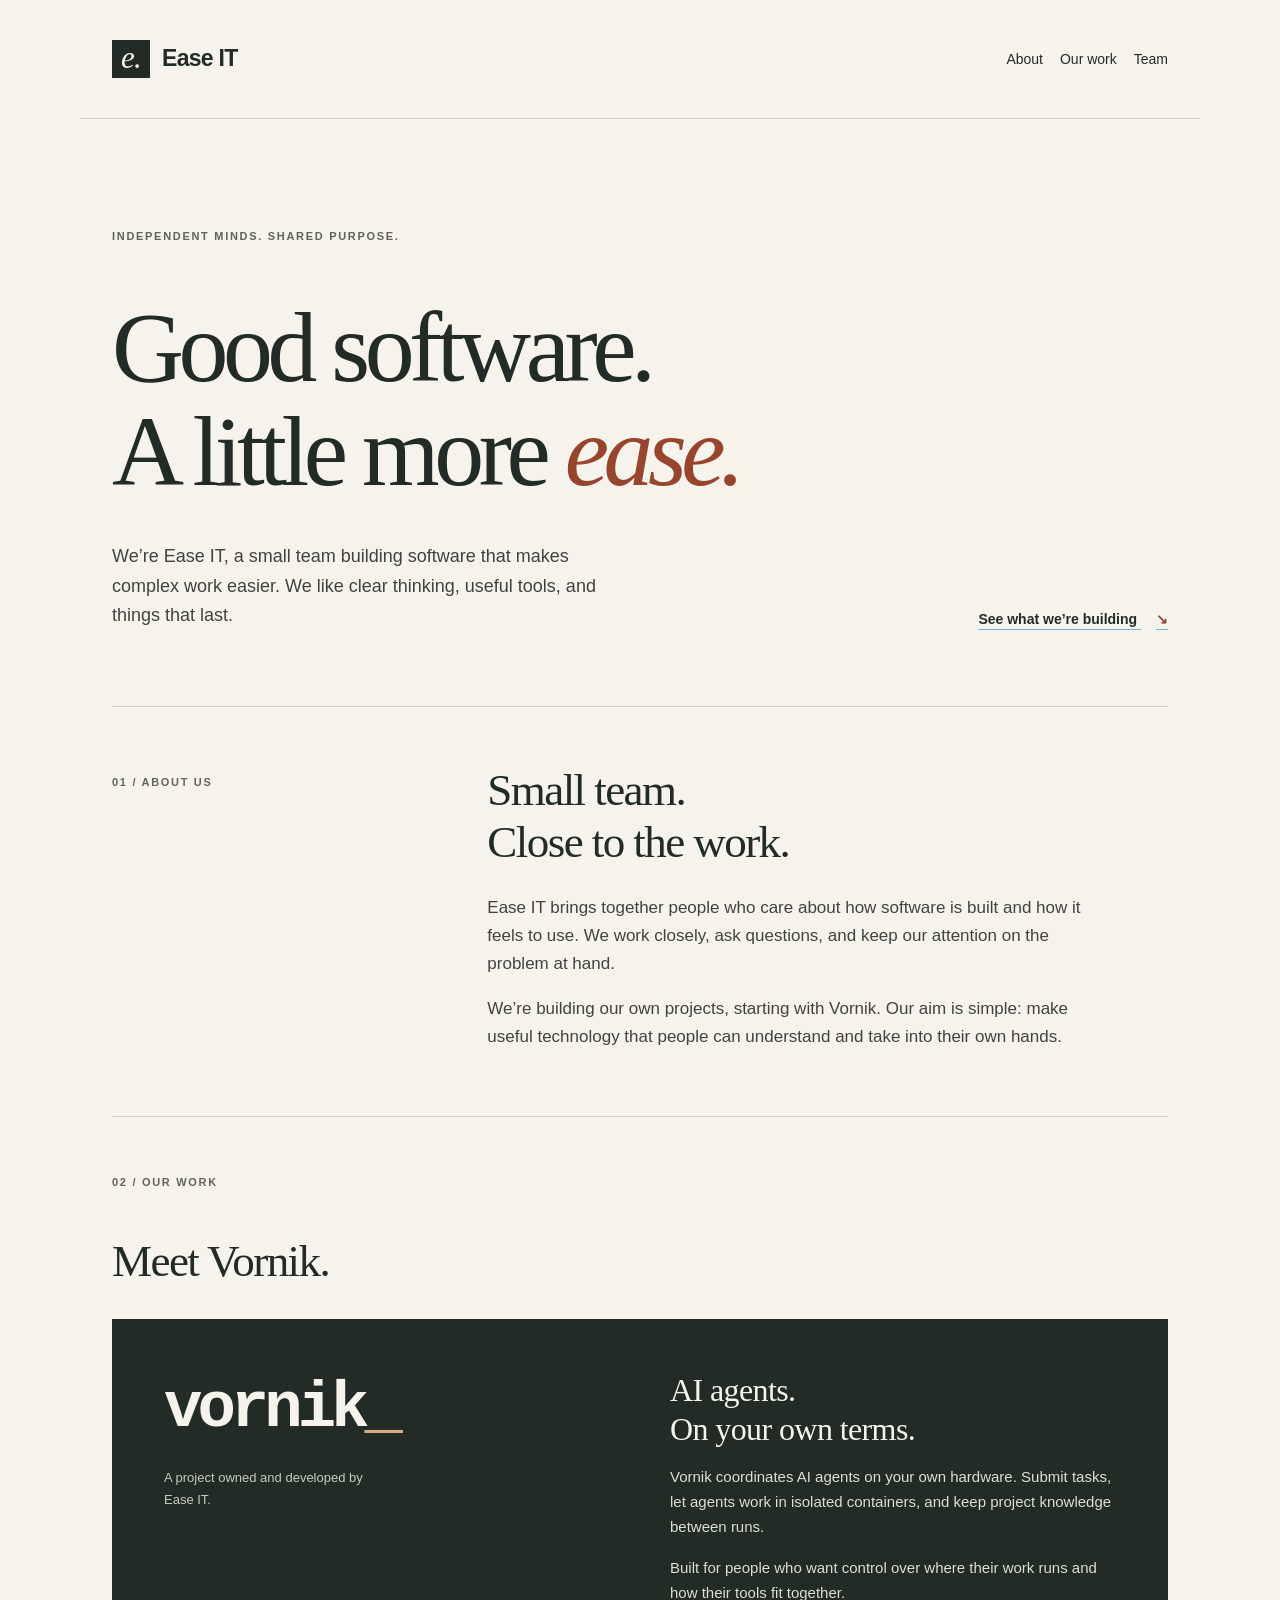
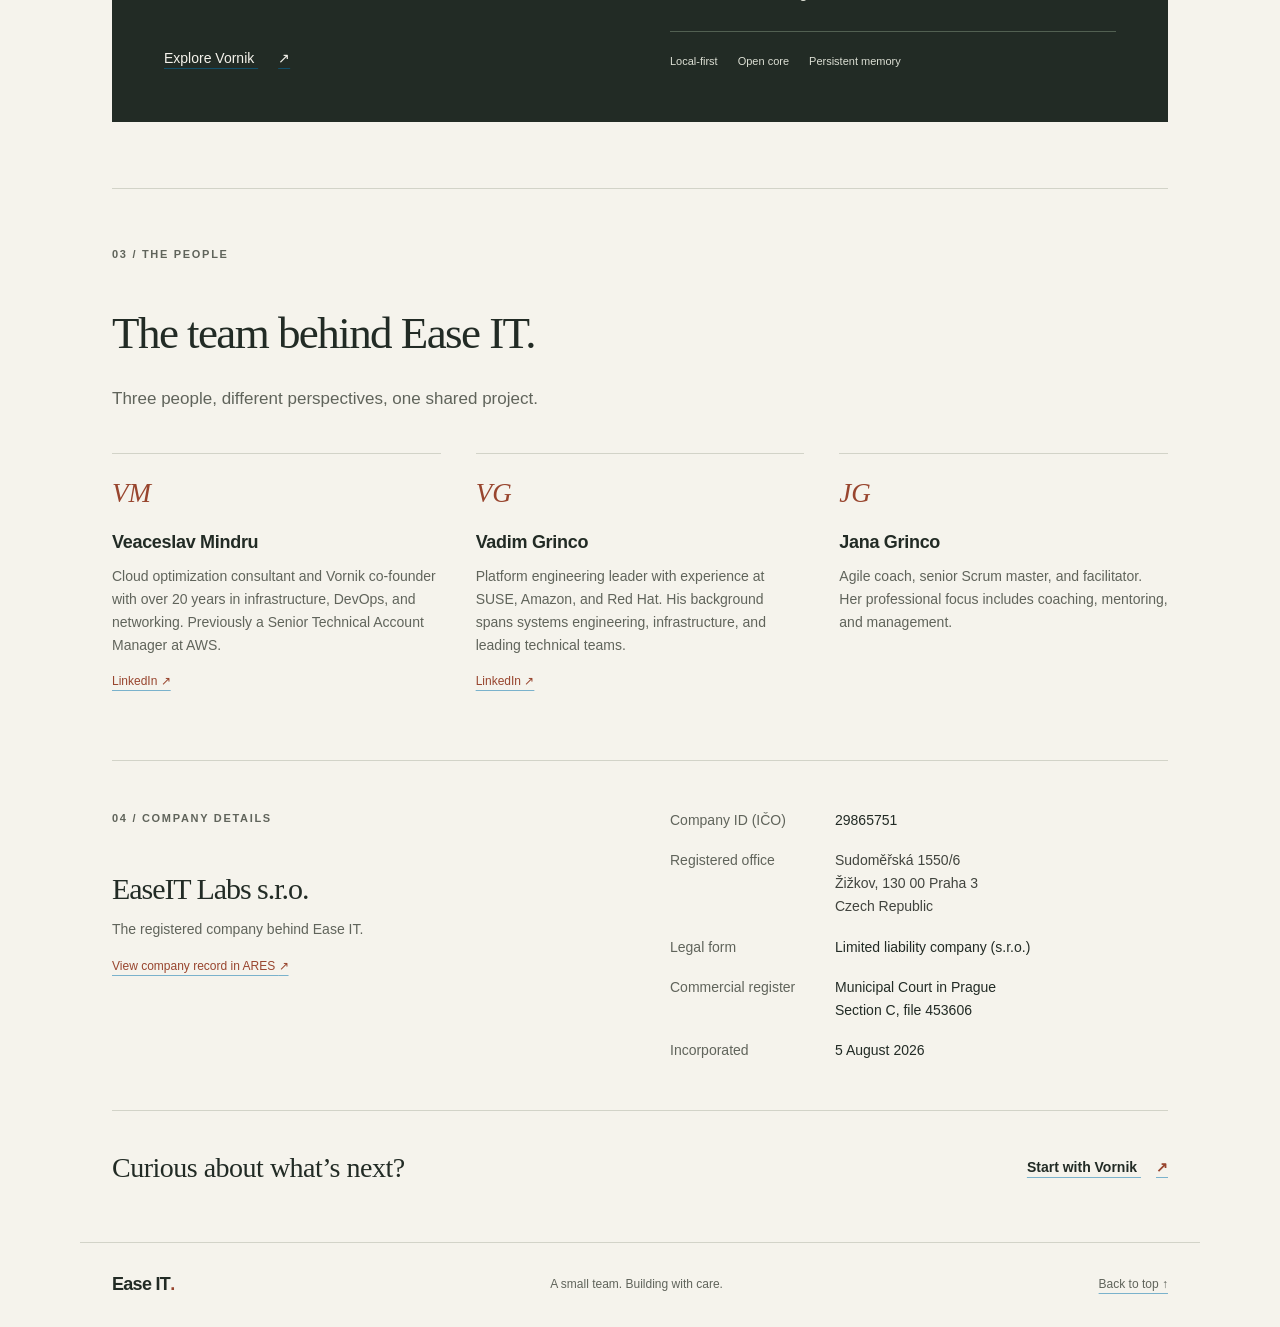
==== index.html @ 991e42b7 "WIP" ====
<!doctype html>
<html lang="en" data-theme="light">
<head>
  <meta charset="utf-8">
  <meta name="viewport" content="width=device-width, initial-scale=1">
  <meta name="description" content="Ease IT is the company behind Vornik. Meet our small team and explore software built around practical needs.">
  <meta name="theme-color" content="#f5f3ec">
  <title>Ease IT — Software with a clear purpose</title>
  <link rel="icon" href="assets/favicon.svg" type="image/svg+xml">
  <link rel="stylesheet" href="assets/vendor/pico.min.css">
  <link rel="stylesheet" href="assets/site.css">
</head>
<body>
  <a class="skip-link" href="#main">Skip to content</a>
  <header class="container site-header">
    <a class="brand" href="./" aria-label="Ease IT home"><span class="brand-mark" aria-hidden="true">e.</span>Ease IT</a>
    <nav aria-label="Main navigation"><ul>
      <li><a href="#about">About</a></li>
      <li><a href="#work">Our work</a></li>
      <li><a href="#team">Team</a></li>
    </ul></nav>
  </header>
  <main id="main" class="container">
    <section class="hero" aria-labelledby="hero-title">
      <p class="eyebrow">Independent minds. Shared purpose.</p>
      <h1 id="hero-title">Good software.<br>A little more <em>ease.</em></h1>
      <div class="hero-bottom">
        <p>We’re Ease IT, a small team building software that makes complex work easier. We like clear thinking, useful tools, and things that last.</p>
        <a class="text-link" href="#work">See what we’re building <span aria-hidden="true">↘</span></a>
      </div>
    </section>
    <section id="about" class="section-row" aria-labelledby="about-title">
      <p class="eyebrow section-label">01 / About us</p>
      <div class="section-content">
        <h2 id="about-title">Small team.<br>Close to the work.</h2>
        <p>Ease IT brings together people who care about how software is built and how it feels to use. We work closely, ask questions, and keep our attention on the problem at hand.</p>
        <p>We’re building our own projects, starting with Vornik. Our aim is simple: make useful technology that people can understand and take into their own hands.</p>
      </div>
    </section>
    <section id="work" class="work-section" aria-labelledby="work-title">
      <div class="section-heading"><p class="eyebrow">02 / Our work</p><h2 id="work-title">Meet Vornik.</h2></div>
      <div class="project">
        <div class="project-intro">
          <span class="project-wordmark">vornik<span aria-hidden="true">_</span></span>
          <p class="project-ownership">A project owned and developed by Ease IT.</p>
          <a class="project-link" href="https://vornik.io/">Explore Vornik <span aria-hidden="true">↗</span></a>
        </div>
        <div class="project-details">
          <h3>AI agents.<br>On your own terms.</h3>
          <p>Vornik coordinates AI agents on your own hardware. Submit tasks, let agents work in isolated containers, and keep project knowledge between runs.</p>
          <p>Built for people who want control over where their work runs and how their tools fit together.</p>
          <ul class="project-facts" aria-label="Vornik features"><li>Local-first</li><li>Open core</li><li>Persistent memory</li></ul>
        </div>
      </div>
    </section>
    <section id="team" class="team-section" aria-labelledby="team-title">
      <div class="section-heading"><p class="eyebrow">03 / The people</p><h2 id="team-title">The team behind Ease IT.</h2><p>Three people, different perspectives, one shared project.</p></div>
      <!-- Professional summaries from public LinkedIn information; sources in .context/company.md. -->
      <div class="grid team-grid">
        <div class="person"><span class="initials" aria-hidden="true">VM</span><h3>Veaceslav Mindru</h3><p>Cloud optimization consultant and Vornik co-founder with over 20 years in infrastructure, DevOps, and networking. Previously a Senior Technical Account Manager at AWS.</p><a class="profile-link" href="https://cz.linkedin.com/in/mindruv" aria-label="Veaceslav Mindru on LinkedIn">LinkedIn ↗</a></div>
        <div class="person"><span class="initials" aria-hidden="true">VG</span><h3>Vadim Grinco</h3><p>Platform engineering leader with experience at SUSE, Amazon, and Red Hat. His background spans systems engineering, infrastructure, and leading technical teams.</p><a class="profile-link" href="https://cz.linkedin.com/in/grinco" aria-label="Vadim Grinco on LinkedIn">LinkedIn ↗</a></div>
        <div class="person"><span class="initials" aria-hidden="true">JG</span><h3>Jana Grinco</h3><p>Agile coach, senior Scrum master, and facilitator. Her professional focus includes coaching, mentoring, and management.</p></div>
      </div>
    </section>
    <section id="company" class="company-section" aria-labelledby="company-title">
      <div>
        <p class="eyebrow">04 / Company details</p>
        <h2 id="company-title">EaseIT Labs s.r.o.</h2>
        <p class="company-intro">The registered company behind Ease IT.</p>
        <a class="profile-link" href="https://ares.gov.cz/ekonomicke-subjekty/res/29865751">View company record in ARES <span aria-hidden="true">↗</span></a>
      </div>
      <dl class="company-details">
        <div><dt>Company ID (IČO)</dt><dd>29865751</dd></div>
        <div><dt>Registered office</dt><dd><address>Sudoměřská 1550/6<br>Žižkov, 130 00 Praha 3<br>Czech Republic</address></dd></div>
        <div><dt>Legal form</dt><dd>Limited liability company (s.r.o.)</dd></div>
        <div><dt>Commercial register</dt><dd>Municipal Court in Prague<br>Section C, file 453606</dd></div>
        <div><dt>Incorporated</dt><dd><time datetime="2026-08-05">5 August 2026</time></dd></div>
      </dl>
    </section>
    <aside class="closing" aria-label="Explore our project"><p>Curious about what’s next?</p><a class="text-link" href="https://vornik.io/">Start with Vornik <span aria-hidden="true">↗</span></a></aside>
  </main>
  <footer class="container site-footer"><a class="brand" href="./">Ease IT<span class="accent">.</span></a><p>A small team. Building with care.</p><a href="#main">Back to top <span aria-hidden="true">↑</span></a></footer>
</body>
</html>
---- assets/vendor/pico.min.css ----
@charset "UTF-8";/*!
 * Pico CSS ✨ v2.1.1 (https://picocss.com)
 * Copyright 2019-2025 - Licensed under MIT
 */:host,:root{--pico-font-family-emoji:"Apple Color Emoji","Segoe UI Emoji","Segoe UI Symbol","Noto Color Emoji";--pico-font-family-sans-serif:system-ui,"Segoe UI",Roboto,Oxygen,Ubuntu,Cantarell,Helvetica,Arial,"Helvetica Neue",sans-serif,var(--pico-font-family-emoji);--pico-font-family-monospace:ui-monospace,SFMono-Regular,"SF Mono",Menlo,Consolas,"Liberation Mono",monospace,var(--pico-font-family-emoji);--pico-font-family:var(--pico-font-family-sans-serif);--pico-line-height:1.5;--pico-font-weight:400;--pico-font-size:100%;--pico-text-underline-offset:0.1rem;--pico-border-radius:0.25rem;--pico-border-width:0.0625rem;--pico-outline-width:0.125rem;--pico-transition:0.2s ease-in-out;--pico-spacing:1rem;--pico-typography-spacing-vertical:1rem;--pico-block-spacing-vertical:var(--pico-spacing);--pico-block-spacing-horizontal:var(--pico-spacing);--pico-grid-column-gap:var(--pico-spacing);--pico-grid-row-gap:var(--pico-spacing);--pico-form-element-spacing-vertical:0.75rem;--pico-form-element-spacing-horizontal:1rem;--pico-group-box-shadow:0 0 0 rgba(0, 0, 0, 0);--pico-group-box-shadow-focus-with-button:0 0 0 var(--pico-outline-width) var(--pico-primary-focus);--pico-group-box-shadow-focus-with-input:0 0 0 0.0625rem var(--pico-form-element-border-color);--pico-modal-overlay-backdrop-filter:blur(0.375rem);--pico-nav-element-spacing-vertical:1rem;--pico-nav-element-spacing-horizontal:0.5rem;--pico-nav-link-spacing-vertical:0.5rem;--pico-nav-link-spacing-horizontal:0.5rem;--pico-nav-breadcrumb-divider:">";--pico-icon-checkbox:url("data:image/svg+xml,%3Csvg xmlns='http://www.w3.org/2000/svg' width='24' height='24' viewBox='0 0 24 24' fill='none' stroke='rgb(255, 255, 255)' stroke-width='4' stroke-linecap='round' stroke-linejoin='round'%3E%3Cpolyline points='20 6 9 17 4 12'%3E%3C/polyline%3E%3C/svg%3E");--pico-icon-minus:url("data:image/svg+xml,%3Csvg xmlns='http://www.w3.org/2000/svg' width='24' height='24' viewBox='0 0 24 24' fill='none' stroke='rgb(255, 255, 255)' stroke-width='4' stroke-linecap='round' stroke-linejoin='round'%3E%3Cline x1='5' y1='12' x2='19' y2='12'%3E%3C/line%3E%3C/svg%3E");--pico-icon-chevron:url("data:image/svg+xml,%3Csvg xmlns='http://www.w3.org/2000/svg' width='24' height='24' viewBox='0 0 24 24' fill='none' stroke='rgb(136, 145, 164)' stroke-width='2' stroke-linecap='round' stroke-linejoin='round'%3E%3Cpolyline points='6 9 12 15 18 9'%3E%3C/polyline%3E%3C/svg%3E");--pico-icon-date:url("data:image/svg+xml,%3Csvg xmlns='http://www.w3.org/2000/svg' width='24' height='24' viewBox='0 0 24 24' fill='none' stroke='rgb(136, 145, 164)' stroke-width='2' stroke-linecap='round' stroke-linejoin='round'%3E%3Crect x='3' y='4' width='18' height='18' rx='2' ry='2'%3E%3C/rect%3E%3Cline x1='16' y1='2' x2='16' y2='6'%3E%3C/line%3E%3Cline x1='8' y1='2' x2='8' y2='6'%3E%3C/line%3E%3Cline x1='3' y1='10' x2='21' y2='10'%3E%3C/line%3E%3C/svg%3E");--pico-icon-time:url("data:image/svg+xml,%3Csvg xmlns='http://www.w3.org/2000/svg' width='24' height='24' viewBox='0 0 24 24' fill='none' stroke='rgb(136, 145, 164)' stroke-width='2' stroke-linecap='round' stroke-linejoin='round'%3E%3Ccircle cx='12' cy='12' r='10'%3E%3C/circle%3E%3Cpolyline points='12 6 12 12 16 14'%3E%3C/polyline%3E%3C/svg%3E");--pico-icon-search:url("data:image/svg+xml,%3Csvg xmlns='http://www.w3.org/2000/svg' width='24' height='24' viewBox='0 0 24 24' fill='none' stroke='rgb(136, 145, 164)' stroke-width='1.5' stroke-linecap='round' stroke-linejoin='round'%3E%3Ccircle cx='11' cy='11' r='8'%3E%3C/circle%3E%3Cline x1='21' y1='21' x2='16.65' y2='16.65'%3E%3C/line%3E%3C/svg%3E");--pico-icon-close:url("data:image/svg+xml,%3Csvg xmlns='http://www.w3.org/2000/svg' width='24' height='24' viewBox='0 0 24 24' fill='none' stroke='rgb(136, 145, 164)' stroke-width='3' stroke-linecap='round' stroke-linejoin='round'%3E%3Cline x1='18' y1='6' x2='6' y2='18'%3E%3C/line%3E%3Cline x1='6' y1='6' x2='18' y2='18'%3E%3C/line%3E%3C/svg%3E");--pico-icon-loading:url("data:image/svg+xml,%3Csvg fill='none' height='24' width='24' viewBox='0 0 24 24' xmlns='http://www.w3.org/2000/svg' %3E%3Cstyle%3E g %7B animation: rotate 2s linear infinite; transform-origin: center center; %7D circle %7B stroke-dasharray: 75,100; stroke-dashoffset: -5; animation: dash 1.5s ease-in-out infinite; stroke-linecap: round; %7D @keyframes rotate %7B 0%25 %7B transform: rotate(0deg); %7D 100%25 %7B transform: rotate(360deg); %7D %7D @keyframes dash %7B 0%25 %7B stroke-dasharray: 1,100; stroke-dashoffset: 0; %7D 50%25 %7B stroke-dasharray: 44.5,100; stroke-dashoffset: -17.5; %7D 100%25 %7B stroke-dasharray: 44.5,100; stroke-dashoffset: -62; %7D %7D %3C/style%3E%3Cg%3E%3Ccircle cx='12' cy='12' r='10' fill='none' stroke='rgb(136, 145, 164)' stroke-width='4' /%3E%3C/g%3E%3C/svg%3E")}@media (min-width:576px){:host,:root{--pico-font-size:106.25%}}@media (min-width:768px){:host,:root{--pico-font-size:112.5%}}@media (min-width:1024px){:host,:root{--pico-font-size:118.75%}}@media (min-width:1280px){:host,:root{--pico-font-size:125%}}@media (min-width:1536px){:host,:root{--pico-font-size:131.25%}}a{--pico-text-decoration:underline}a.contrast,a.secondary{--pico-text-decoration:underline}small{--pico-font-size:0.875em}h1,h2,h3,h4,h5,h6{--pico-font-weight:700}h1{--pico-font-size:2rem;--pico-line-height:1.125;--pico-typography-spacing-top:3rem}h2{--pico-font-size:1.75rem;--pico-line-height:1.15;--pico-typography-spacing-top:2.625rem}h3{--pico-font-size:1.5rem;--pico-line-height:1.175;--pico-typography-spacing-top:2.25rem}h4{--pico-font-size:1.25rem;--pico-line-height:1.2;--pico-typography-spacing-top:1.874rem}h5{--pico-font-size:1.125rem;--pico-line-height:1.225;--pico-typography-spacing-top:1.6875rem}h6{--pico-font-size:1rem;--pico-line-height:1.25;--pico-typography-spacing-top:1.5rem}tfoot td,tfoot th,thead td,thead th{--pico-font-weight:600;--pico-border-width:0.1875rem}code,kbd,pre,samp{--pico-font-family:var(--pico-font-family-monospace)}kbd{--pico-font-weight:bolder}:where(select,textarea),input:not([type=submit],[type=button],[type=reset],[type=checkbox],[type=radio],[type=file]){--pico-outline-width:0.0625rem}[type=search]{--pico-border-radius:5rem}[type=checkbox],[type=radio]{--pico-border-width:0.125rem}[type=checkbox][role=switch]{--pico-border-width:0.1875rem}details.dropdown summary:not([role=button]){--pico-outline-width:0.0625rem}nav details.dropdown summary:focus-visible{--pico-outline-width:0.125rem}[role=search]{--pico-border-radius:5rem}[role=group]:has(button.secondary:focus,[type=submit].secondary:focus,[type=button].secondary:focus,[role=button].secondary:focus),[role=search]:has(button.secondary:focus,[type=submit].secondary:focus,[type=button].secondary:focus,[role=button].secondary:focus){--pico-group-box-shadow-focus-with-button:0 0 0 var(--pico-outline-width) var(--pico-secondary-focus)}[role=group]:has(button.contrast:focus,[type=submit].contrast:focus,[type=button].contrast:focus,[role=button].contrast:focus),[role=search]:has(button.contrast:focus,[type=submit].contrast:focus,[type=button].contrast:focus,[role=button].contrast:focus){--pico-group-box-shadow-focus-with-button:0 0 0 var(--pico-outline-width) var(--pico-contrast-focus)}[role=group] [role=button],[role=group] [type=button],[role=group] [type=submit],[role=group] button,[role=search] [role=button],[role=search] [type=button],[role=search] [type=submit],[role=search] button{--pico-form-element-spacing-horizontal:2rem}details summary[role=button]:not(.outline)::after{filter:brightness(0) invert(1)}[aria-busy=true]:not(input,select,textarea):is(button,[type=submit],[type=button],[type=reset],[role=button]):not(.outline)::before{filter:brightness(0) invert(1)}:host(:not([data-theme=dark])),:root:not([data-theme=dark]),[data-theme=light]{color-scheme:light;--pico-background-color:#fff;--pico-color:#373c44;--pico-text-selection-color:rgba(2, 154, 232, 0.25);--pico-muted-color:#646b79;--pico-muted-border-color:rgb(231, 234, 239.5);--pico-primary:#0172ad;--pico-primary-background:#0172ad;--pico-primary-border:var(--pico-primary-background);--pico-primary-underline:rgba(1, 114, 173, 0.5);--pico-primary-hover:#015887;--pico-primary-hover-background:#02659a;--pico-primary-hover-border:var(--pico-primary-hover-background);--pico-primary-hover-underline:var(--pico-primary-hover);--pico-primary-focus:rgba(2, 154, 232, 0.5);--pico-primary-inverse:#fff;--pico-secondary:#5d6b89;--pico-secondary-background:#525f7a;--pico-secondary-border:var(--pico-secondary-background);--pico-secondary-underline:rgba(93, 107, 137, 0.5);--pico-secondary-hover:#48536b;--pico-secondary-hover-background:#48536b;--pico-secondary-hover-border:var(--pico-secondary-hover-background);--pico-secondary-hover-underline:var(--pico-secondary-hover);--pico-secondary-focus:rgba(93, 107, 137, 0.25);--pico-secondary-inverse:#fff;--pico-contrast:#181c25;--pico-contrast-background:#181c25;--pico-contrast-border:var(--pico-contrast-background);--pico-contrast-underline:rgba(24, 28, 37, 0.5);--pico-contrast-hover:#000;--pico-contrast-hover-background:#000;--pico-contrast-hover-border:var(--pico-contrast-hover-background);--pico-contrast-hover-underline:var(--pico-secondary-hover);--pico-contrast-focus:rgba(93, 107, 137, 0.25);--pico-contrast-inverse:#fff;--pico-box-shadow:0.0145rem 0.029rem 0.174rem rgba(129, 145, 181, 0.01698),0.0335rem 0.067rem 0.402rem rgba(129, 145, 181, 0.024),0.0625rem 0.125rem 0.75rem rgba(129, 145, 181, 0.03),0.1125rem 0.225rem 1.35rem rgba(129, 145, 181, 0.036),0.2085rem 0.417rem 2.502rem rgba(129, 145, 181, 0.04302),0.5rem 1rem 6rem rgba(129, 145, 181, 0.06),0 0 0 0.0625rem rgba(129, 145, 181, 0.015);--pico-h1-color:#2d3138;--pico-h2-color:#373c44;--pico-h3-color:#424751;--pico-h4-color:#4d535e;--pico-h5-color:#5c6370;--pico-h6-color:#646b79;--pico-mark-background-color:rgb(252.5, 230.5, 191.5);--pico-mark-color:#0f1114;--pico-ins-color:rgb(28.5, 105.5, 84);--pico-del-color:rgb(136, 56.5, 53);--pico-blockquote-border-color:var(--pico-muted-border-color);--pico-blockquote-footer-color:var(--pico-muted-color);--pico-button-box-shadow:0 0 0 rgba(0, 0, 0, 0);--pico-button-hover-box-shadow:0 0 0 rgba(0, 0, 0, 0);--pico-table-border-color:var(--pico-muted-border-color);--pico-table-row-stripped-background-color:rgba(111, 120, 135, 0.0375);--pico-code-background-color:rgb(243, 244.5, 246.75);--pico-code-color:#646b79;--pico-code-kbd-background-color:var(--pico-color);--pico-code-kbd-color:var(--pico-background-color);--pico-form-element-background-color:rgb(251, 251.5, 252.25);--pico-form-element-selected-background-color:#dfe3eb;--pico-form-element-border-color:#cfd5e2;--pico-form-element-color:#23262c;--pico-form-element-placeholder-color:var(--pico-muted-color);--pico-form-element-active-background-color:#fff;--pico-form-element-active-border-color:var(--pico-primary-border);--pico-form-element-focus-color:var(--pico-primary-border);--pico-form-element-disabled-opacity:0.5;--pico-form-element-invalid-border-color:rgb(183.5, 105.5, 106.5);--pico-form-element-invalid-active-border-color:rgb(200.25, 79.25, 72.25);--pico-form-element-invalid-focus-color:var(--pico-form-element-invalid-active-border-color);--pico-form-element-valid-border-color:rgb(76, 154.5, 137.5);--pico-form-element-valid-active-border-color:rgb(39, 152.75, 118.75);--pico-form-element-valid-focus-color:var(--pico-form-element-valid-active-border-color);--pico-switch-background-color:#bfc7d9;--pico-switch-checked-background-color:var(--pico-primary-background);--pico-switch-color:#fff;--pico-switch-thumb-box-shadow:0 0 0 rgba(0, 0, 0, 0);--pico-range-border-color:#dfe3eb;--pico-range-active-border-color:#bfc7d9;--pico-range-thumb-border-color:var(--pico-background-color);--pico-range-thumb-color:var(--pico-secondary-background);--pico-range-thumb-active-color:var(--pico-primary-background);--pico-accordion-border-color:var(--pico-muted-border-color);--pico-accordion-active-summary-color:var(--pico-primary-hover);--pico-accordion-close-summary-color:var(--pico-color);--pico-accordion-open-summary-color:var(--pico-muted-color);--pico-card-background-color:var(--pico-background-color);--pico-card-border-color:var(--pico-muted-border-color);--pico-card-box-shadow:var(--pico-box-shadow);--pico-card-sectioning-background-color:rgb(251, 251.5, 252.25);--pico-dropdown-background-color:#fff;--pico-dropdown-border-color:#eff1f4;--pico-dropdown-box-shadow:var(--pico-box-shadow);--pico-dropdown-color:var(--pico-color);--pico-dropdown-hover-background-color:#eff1f4;--pico-loading-spinner-opacity:0.5;--pico-modal-overlay-background-color:rgba(232, 234, 237, 0.75);--pico-progress-background-color:#dfe3eb;--pico-progress-color:var(--pico-primary-background);--pico-tooltip-background-color:var(--pico-contrast-background);--pico-tooltip-color:var(--pico-contrast-inverse);--pico-icon-valid:url("data:image/svg+xml,%3Csvg xmlns='http://www.w3.org/2000/svg' width='24' height='24' viewBox='0 0 24 24' fill='none' stroke='rgb(76, 154.5, 137.5)' stroke-width='2' stroke-linecap='round' stroke-linejoin='round'%3E%3Cpolyline points='20 6 9 17 4 12'%3E%3C/polyline%3E%3C/svg%3E");--pico-icon-invalid:url("data:image/svg+xml,%3Csvg xmlns='http://www.w3.org/2000/svg' width='24' height='24' viewBox='0 0 24 24' fill='none' stroke='rgb(200.25, 79.25, 72.25)' stroke-width='2' stroke-linecap='round' stroke-linejoin='round'%3E%3Ccircle cx='12' cy='12' r='10'%3E%3C/circle%3E%3Cline x1='12' y1='8' x2='12' y2='12'%3E%3C/line%3E%3Cline x1='12' y1='16' x2='12.01' y2='16'%3E%3C/line%3E%3C/svg%3E")}:host(:not([data-theme=dark])) input:is([type=submit],[type=button],[type=reset],[type=checkbox],[type=radio],[type=file]),:root:not([data-theme=dark]) input:is([type=submit],[type=button],[type=reset],[type=checkbox],[type=radio],[type=file]),[data-theme=light] input:is([type=submit],[type=button],[type=reset],[type=checkbox],[type=radio],[type=file]){--pico-form-element-focus-color:var(--pico-primary-focus)}@media only screen and (prefers-color-scheme:dark){:host(:not([data-theme])),:root:not([data-theme]){color-scheme:dark;--pico-background-color:rgb(19, 22.5, 30.5);--pico-color:#c2c7d0;--pico-text-selection-color:rgba(1, 170, 255, 0.1875);--pico-muted-color:#7b8495;--pico-muted-border-color:#202632;--pico-primary:#01aaff;--pico-primary-background:#0172ad;--pico-primary-border:var(--pico-primary-background);--pico-primary-underline:rgba(1, 170, 255, 0.5);--pico-primary-hover:#79c0ff;--pico-primary-hover-background:#017fc0;--pico-primary-hover-border:var(--pico-primary-hover-background);--pico-primary-hover-underline:var(--pico-primary-hover);--pico-primary-focus:rgba(1, 170, 255, 0.375);--pico-primary-inverse:#fff;--pico-secondary:#969eaf;--pico-secondary-background:#525f7a;--pico-secondary-border:var(--pico-secondary-background);--pico-secondary-underline:rgba(150, 158, 175, 0.5);--pico-secondary-hover:#b3b9c5;--pico-secondary-hover-background:#5d6b89;--pico-secondary-hover-border:var(--pico-secondary-hover-background);--pico-secondary-hover-underline:var(--pico-secondary-hover);--pico-secondary-focus:rgba(144, 158, 190, 0.25);--pico-secondary-inverse:#fff;--pico-contrast:#dfe3eb;--pico-contrast-background:#eff1f4;--pico-contrast-border:var(--pico-contrast-background);--pico-contrast-underline:rgba(223, 227, 235, 0.5);--pico-contrast-hover:#fff;--pico-contrast-hover-background:#fff;--pico-contrast-hover-border:var(--pico-contrast-hover-background);--pico-contrast-hover-underline:var(--pico-contrast-hover);--pico-contrast-focus:rgba(207, 213, 226, 0.25);--pico-contrast-inverse:#000;--pico-box-shadow:0.0145rem 0.029rem 0.174rem rgba(7, 8.5, 12, 0.01698),0.0335rem 0.067rem 0.402rem rgba(7, 8.5, 12, 0.024),0.0625rem 0.125rem 0.75rem rgba(7, 8.5, 12, 0.03),0.1125rem 0.225rem 1.35rem rgba(7, 8.5, 12, 0.036),0.2085rem 0.417rem 2.502rem rgba(7, 8.5, 12, 0.04302),0.5rem 1rem 6rem rgba(7, 8.5, 12, 0.06),0 0 0 0.0625rem rgba(7, 8.5, 12, 0.015);--pico-h1-color:#f0f1f3;--pico-h2-color:#e0e3e7;--pico-h3-color:#c2c7d0;--pico-h4-color:#b3b9c5;--pico-h5-color:#a4acba;--pico-h6-color:#8891a4;--pico-mark-background-color:#014063;--pico-mark-color:#fff;--pico-ins-color:#62af9a;--pico-del-color:rgb(205.5, 126, 123);--pico-blockquote-border-color:var(--pico-muted-border-color);--pico-blockquote-footer-color:var(--pico-muted-color);--pico-button-box-shadow:0 0 0 rgba(0, 0, 0, 0);--pico-button-hover-box-shadow:0 0 0 rgba(0, 0, 0, 0);--pico-table-border-color:var(--pico-muted-border-color);--pico-table-row-stripped-background-color:rgba(111, 120, 135, 0.0375);--pico-code-background-color:rgb(26, 30.5, 40.25);--pico-code-color:#8891a4;--pico-code-kbd-background-color:var(--pico-color);--pico-code-kbd-color:var(--pico-background-color);--pico-form-element-background-color:rgb(28, 33, 43.5);--pico-form-element-selected-background-color:#2a3140;--pico-form-element-border-color:#2a3140;--pico-form-element-color:#e0e3e7;--pico-form-element-placeholder-color:#8891a4;--pico-form-element-active-background-color:rgb(26, 30.5, 40.25);--pico-form-element-active-border-color:var(--pico-primary-border);--pico-form-element-focus-color:var(--pico-primary-border);--pico-form-element-disabled-opacity:0.5;--pico-form-element-invalid-border-color:rgb(149.5, 74, 80);--pico-form-element-invalid-active-border-color:rgb(183.25, 63.5, 59);--pico-form-element-invalid-focus-color:var(--pico-form-element-invalid-active-border-color);--pico-form-element-valid-border-color:#2a7b6f;--pico-form-element-valid-active-border-color:rgb(22, 137, 105.5);--pico-form-element-valid-focus-color:var(--pico-form-element-valid-active-border-color);--pico-switch-background-color:#333c4e;--pico-switch-checked-background-color:var(--pico-primary-background);--pico-switch-color:#fff;--pico-switch-thumb-box-shadow:0 0 0 rgba(0, 0, 0, 0);--pico-range-border-color:#202632;--pico-range-active-border-color:#2a3140;--pico-range-thumb-border-color:var(--pico-background-color);--pico-range-thumb-color:var(--pico-secondary-background);--pico-range-thumb-active-color:var(--pico-primary-background);--pico-accordion-border-color:var(--pico-muted-border-color);--pico-accordion-active-summary-color:var(--pico-primary-hover);--pico-accordion-close-summary-color:var(--pico-color);--pico-accordion-open-summary-color:var(--pico-muted-color);--pico-card-background-color:#181c25;--pico-card-border-color:var(--pico-card-background-color);--pico-card-box-shadow:var(--pico-box-shadow);--pico-card-sectioning-background-color:rgb(26, 30.5, 40.25);--pico-dropdown-background-color:#181c25;--pico-dropdown-border-color:#202632;--pico-dropdown-box-shadow:var(--pico-box-shadow);--pico-dropdown-color:var(--pico-color);--pico-dropdown-hover-background-color:#202632;--pico-loading-spinner-opacity:0.5;--pico-modal-overlay-background-color:rgba(7.5, 8.5, 10, 0.75);--pico-progress-background-color:#202632;--pico-progress-color:var(--pico-primary-background);--pico-tooltip-background-color:var(--pico-contrast-background);--pico-tooltip-color:var(--pico-contrast-inverse);--pico-icon-valid:url("data:image/svg+xml,%3Csvg xmlns='http://www.w3.org/2000/svg' width='24' height='24' viewBox='0 0 24 24' fill='none' stroke='rgb(42, 123, 111)' stroke-width='2' stroke-linecap='round' stroke-linejoin='round'%3E%3Cpolyline points='20 6 9 17 4 12'%3E%3C/polyline%3E%3C/svg%3E");--pico-icon-invalid:url("data:image/svg+xml,%3Csvg xmlns='http://www.w3.org/2000/svg' width='24' height='24' viewBox='0 0 24 24' fill='none' stroke='rgb(149.5, 74, 80)' stroke-width='2' stroke-linecap='round' stroke-linejoin='round'%3E%3Ccircle cx='12' cy='12' r='10'%3E%3C/circle%3E%3Cline x1='12' y1='8' x2='12' y2='12'%3E%3C/line%3E%3Cline x1='12' y1='16' x2='12.01' y2='16'%3E%3C/line%3E%3C/svg%3E")}:host(:not([data-theme])) input:is([type=submit],[type=button],[type=reset],[type=checkbox],[type=radio],[type=file]),:root:not([data-theme]) input:is([type=submit],[type=button],[type=reset],[type=checkbox],[type=radio],[type=file]){--pico-form-element-focus-color:var(--pico-primary-focus)}:host(:not([data-theme])) details summary[role=button].contrast:not(.outline)::after,:root:not([data-theme]) details summary[role=button].contrast:not(.outline)::after{filter:brightness(0)}:host(:not([data-theme])) [aria-busy=true]:not(input,select,textarea).contrast:is(button,[type=submit],[type=button],[type=reset],[role=button]):not(.outline)::before,:root:not([data-theme]) [aria-busy=true]:not(input,select,textarea).contrast:is(button,[type=submit],[type=button],[type=reset],[role=button]):not(.outline)::before{filter:brightness(0)}}[data-theme=dark]{color-scheme:dark;--pico-background-color:rgb(19, 22.5, 30.5);--pico-color:#c2c7d0;--pico-text-selection-color:rgba(1, 170, 255, 0.1875);--pico-muted-color:#7b8495;--pico-muted-border-color:#202632;--pico-primary:#01aaff;--pico-primary-background:#0172ad;--pico-primary-border:var(--pico-primary-background);--pico-primary-underline:rgba(1, 170, 255, 0.5);--pico-primary-hover:#79c0ff;--pico-primary-hover-background:#017fc0;--pico-primary-hover-border:var(--pico-primary-hover-background);--pico-primary-hover-underline:var(--pico-primary-hover);--pico-primary-focus:rgba(1, 170, 255, 0.375);--pico-primary-inverse:#fff;--pico-secondary:#969eaf;--pico-secondary-background:#525f7a;--pico-secondary-border:var(--pico-secondary-background);--pico-secondary-underline:rgba(150, 158, 175, 0.5);--pico-secondary-hover:#b3b9c5;--pico-secondary-hover-background:#5d6b89;--pico-secondary-hover-border:var(--pico-secondary-hover-background);--pico-secondary-hover-underline:var(--pico-secondary-hover);--pico-secondary-focus:rgba(144, 158, 190, 0.25);--pico-secondary-inverse:#fff;--pico-contrast:#dfe3eb;--pico-contrast-background:#eff1f4;--pico-contrast-border:var(--pico-contrast-background);--pico-contrast-underline:rgba(223, 227, 235, 0.5);--pico-contrast-hover:#fff;--pico-contrast-hover-background:#fff;--pico-contrast-hover-border:var(--pico-contrast-hover-background);--pico-contrast-hover-underline:var(--pico-contrast-hover);--pico-contrast-focus:rgba(207, 213, 226, 0.25);--pico-contrast-inverse:#000;--pico-box-shadow:0.0145rem 0.029rem 0.174rem rgba(7, 8.5, 12, 0.01698),0.0335rem 0.067rem 0.402rem rgba(7, 8.5, 12, 0.024),0.0625rem 0.125rem 0.75rem rgba(7, 8.5, 12, 0.03),0.1125rem 0.225rem 1.35rem rgba(7, 8.5, 12, 0.036),0.2085rem 0.417rem 2.502rem rgba(7, 8.5, 12, 0.04302),0.5rem 1rem 6rem rgba(7, 8.5, 12, 0.06),0 0 0 0.0625rem rgba(7, 8.5, 12, 0.015);--pico-h1-color:#f0f1f3;--pico-h2-color:#e0e3e7;--pico-h3-color:#c2c7d0;--pico-h4-color:#b3b9c5;--pico-h5-color:#a4acba;--pico-h6-color:#8891a4;--pico-mark-background-color:#014063;--pico-mark-color:#fff;--pico-ins-color:#62af9a;--pico-del-color:rgb(205.5, 126, 123);--pico-blockquote-border-color:var(--pico-muted-border-color);--pico-blockquote-footer-color:var(--pico-muted-color);--pico-button-box-shadow:0 0 0 rgba(0, 0, 0, 0);--pico-button-hover-box-shadow:0 0 0 rgba(0, 0, 0, 0);--pico-table-border-color:var(--pico-muted-border-color);--pico-table-row-stripped-background-color:rgba(111, 120, 135, 0.0375);--pico-code-background-color:rgb(26, 30.5, 40.25);--pico-code-color:#8891a4;--pico-code-kbd-background-color:var(--pico-color);--pico-code-kbd-color:var(--pico-background-color);--pico-form-element-background-color:rgb(28, 33, 43.5);--pico-form-element-selected-background-color:#2a3140;--pico-form-element-border-color:#2a3140;--pico-form-element-color:#e0e3e7;--pico-form-element-placeholder-color:#8891a4;--pico-form-element-active-background-color:rgb(26, 30.5, 40.25);--pico-form-element-active-border-color:var(--pico-primary-border);--pico-form-element-focus-color:var(--pico-primary-border);--pico-form-element-disabled-opacity:0.5;--pico-form-element-invalid-border-color:rgb(149.5, 74, 80);--pico-form-element-invalid-active-border-color:rgb(183.25, 63.5, 59);--pico-form-element-invalid-focus-color:var(--pico-form-element-invalid-active-border-color);--pico-form-element-valid-border-color:#2a7b6f;--pico-form-element-valid-active-border-color:rgb(22, 137, 105.5);--pico-form-element-valid-focus-color:var(--pico-form-element-valid-active-border-color);--pico-switch-background-color:#333c4e;--pico-switch-checked-background-color:var(--pico-primary-background);--pico-switch-color:#fff;--pico-switch-thumb-box-shadow:0 0 0 rgba(0, 0, 0, 0);--pico-range-border-color:#202632;--pico-range-active-border-color:#2a3140;--pico-range-thumb-border-color:var(--pico-background-color);--pico-range-thumb-color:var(--pico-secondary-background);--pico-range-thumb-active-color:var(--pico-primary-background);--pico-accordion-border-color:var(--pico-muted-border-color);--pico-accordion-active-summary-color:var(--pico-primary-hover);--pico-accordion-close-summary-color:var(--pico-color);--pico-accordion-open-summary-color:var(--pico-muted-color);--pico-card-background-color:#181c25;--pico-card-border-color:var(--pico-card-background-color);--pico-card-box-shadow:var(--pico-box-shadow);--pico-card-sectioning-background-color:rgb(26, 30.5, 40.25);--pico-dropdown-background-color:#181c25;--pico-dropdown-border-color:#202632;--pico-dropdown-box-shadow:var(--pico-box-shadow);--pico-dropdown-color:var(--pico-color);--pico-dropdown-hover-background-color:#202632;--pico-loading-spinner-opacity:0.5;--pico-modal-overlay-background-color:rgba(7.5, 8.5, 10, 0.75);--pico-progress-background-color:#202632;--pico-progress-color:var(--pico-primary-background);--pico-tooltip-background-color:var(--pico-contrast-background);--pico-tooltip-color:var(--pico-contrast-inverse);--pico-icon-valid:url("data:image/svg+xml,%3Csvg xmlns='http://www.w3.org/2000/svg' width='24' height='24' viewBox='0 0 24 24' fill='none' stroke='rgb(42, 123, 111)' stroke-width='2' stroke-linecap='round' stroke-linejoin='round'%3E%3Cpolyline points='20 6 9 17 4 12'%3E%3C/polyline%3E%3C/svg%3E");--pico-icon-invalid:url("data:image/svg+xml,%3Csvg xmlns='http://www.w3.org/2000/svg' width='24' height='24' viewBox='0 0 24 24' fill='none' stroke='rgb(149.5, 74, 80)' stroke-width='2' stroke-linecap='round' stroke-linejoin='round'%3E%3Ccircle cx='12' cy='12' r='10'%3E%3C/circle%3E%3Cline x1='12' y1='8' x2='12' y2='12'%3E%3C/line%3E%3Cline x1='12' y1='16' x2='12.01' y2='16'%3E%3C/line%3E%3C/svg%3E")}[data-theme=dark] input:is([type=submit],[type=button],[type=reset],[type=checkbox],[type=radio],[type=file]){--pico-form-element-focus-color:var(--pico-primary-focus)}[data-theme=dark] details summary[role=button].contrast:not(.outline)::after{filter:brightness(0)}[data-theme=dark] [aria-busy=true]:not(input,select,textarea).contrast:is(button,[type=submit],[type=button],[type=reset],[role=button]):not(.outline)::before{filter:brightness(0)}[type=checkbox],[type=radio],[type=range],progress{accent-color:var(--pico-primary)}*,::after,::before{box-sizing:border-box;background-repeat:no-repeat}::after,::before{text-decoration:inherit;vertical-align:inherit}:where(:host),:where(:root){-webkit-tap-highlight-color:transparent;-webkit-text-size-adjust:100%;-moz-text-size-adjust:100%;text-size-adjust:100%;background-color:var(--pico-background-color);color:var(--pico-color);font-weight:var(--pico-font-weight);font-size:var(--pico-font-size);line-height:var(--pico-line-height);font-family:var(--pico-font-family);text-underline-offset:var(--pico-text-underline-offset);text-rendering:optimizeLegibility;overflow-wrap:break-word;-moz-tab-size:4;-o-tab-size:4;tab-size:4}body{width:100%;margin:0}main{display:block}body>footer,body>header,body>main{padding-block:var(--pico-block-spacing-vertical)}section{margin-bottom:var(--pico-block-spacing-vertical)}.container,.container-fluid{width:100%;margin-right:auto;margin-left:auto;padding-right:var(--pico-spacing);padding-left:var(--pico-spacing)}@media (min-width:576px){.container{max-width:510px;padding-right:0;padding-left:0}}@media (min-width:768px){.container{max-width:700px}}@media (min-width:1024px){.container{max-width:950px}}@media (min-width:1280px){.container{max-width:1200px}}@media (min-width:1536px){.container{max-width:1450px}}.grid{grid-column-gap:var(--pico-grid-column-gap);grid-row-gap:var(--pico-grid-row-gap);display:grid;grid-template-columns:1fr}@media (min-width:768px){.grid{grid-template-columns:repeat(auto-fit,minmax(0%,1fr))}}.grid>*{min-width:0}.overflow-auto{overflow:auto}b,strong{font-weight:bolder}sub,sup{position:relative;font-size:.75em;line-height:0;vertical-align:baseline}sub{bottom:-.25em}sup{top:-.5em}address,blockquote,dl,ol,p,pre,table,ul{margin-top:0;margin-bottom:var(--pico-typography-spacing-vertical);color:var(--pico-color);font-style:normal;font-weight:var(--pico-font-weight)}h1,h2,h3,h4,h5,h6{margin-top:0;margin-bottom:var(--pico-typography-spacing-vertical);color:var(--pico-color);font-weight:var(--pico-font-weight);font-size:var(--pico-font-size);line-height:var(--pico-line-height);font-family:var(--pico-font-family)}h1{--pico-color:var(--pico-h1-color)}h2{--pico-color:var(--pico-h2-color)}h3{--pico-color:var(--pico-h3-color)}h4{--pico-color:var(--pico-h4-color)}h5{--pico-color:var(--pico-h5-color)}h6{--pico-color:var(--pico-h6-color)}:where(article,address,blockquote,dl,figure,form,ol,p,pre,table,ul)~:is(h1,h2,h3,h4,h5,h6){margin-top:var(--pico-typography-spacing-top)}p{margin-bottom:var(--pico-typography-spacing-vertical)}hgroup{margin-bottom:var(--pico-typography-spacing-vertical)}hgroup>*{margin-top:0;margin-bottom:0}hgroup>:not(:first-child):last-child{--pico-color:var(--pico-muted-color);--pico-font-weight:unset;font-size:1rem}:where(ol,ul) li{margin-bottom:calc(var(--pico-typography-spacing-vertical) * .25)}:where(dl,ol,ul) :where(dl,ol,ul){margin:0;margin-top:calc(var(--pico-typography-spacing-vertical) * .25)}ul li{list-style:square}mark{padding:.125rem .25rem;background-color:var(--pico-mark-background-color);color:var(--pico-mark-color);vertical-align:baseline}blockquote{display:block;margin:var(--pico-typography-spacing-vertical) 0;padding:var(--pico-spacing);border-right:none;border-left:.25rem solid var(--pico-blockquote-border-color);border-inline-start:0.25rem solid var(--pico-blockquote-border-color);border-inline-end:none}blockquote footer{margin-top:calc(var(--pico-typography-spacing-vertical) * .5);color:var(--pico-blockquote-footer-color)}abbr[title]{border-bottom:1px dotted;text-decoration:none;cursor:help}ins{color:var(--pico-ins-color);text-decoration:none}del{color:var(--pico-del-color)}::-moz-selection{background-color:var(--pico-text-selection-color)}::selection{background-color:var(--pico-text-selection-color)}:where(a:not([role=button])),[role=link]{--pico-color:var(--pico-primary);--pico-background-color:transparent;--pico-underline:var(--pico-primary-underline);outline:0;background-color:var(--pico-background-color);color:var(--pico-color);-webkit-text-decoration:var(--pico-text-decoration);text-decoration:var(--pico-text-decoration);text-decoration-color:var(--pico-underline);text-underline-offset:0.125em;transition:background-color var(--pico-transition),color var(--pico-transition),box-shadow var(--pico-transition),-webkit-text-decoration var(--pico-transition);transition:background-color var(--pico-transition),color var(--pico-transition),text-decoration var(--pico-transition),box-shadow var(--pico-transition);transition:background-color var(--pico-transition),color var(--pico-transition),text-decoration var(--pico-transition),box-shadow var(--pico-transition),-webkit-text-decoration var(--pico-transition)}:where(a:not([role=button])):is([aria-current]:not([aria-current=false]),:hover,:active,:focus),[role=link]:is([aria-current]:not([aria-current=false]),:hover,:active,:focus){--pico-color:var(--pico-primary-hover);--pico-underline:var(--pico-primary-hover-underline);--pico-text-decoration:underline}:where(a:not([role=button])):focus-visible,[role=link]:focus-visible{box-shadow:0 0 0 var(--pico-outline-width) var(--pico-primary-focus)}:where(a:not([role=button])).secondary,[role=link].secondary{--pico-color:var(--pico-secondary);--pico-underline:var(--pico-secondary-underline)}:where(a:not([role=button])).secondary:is([aria-current]:not([aria-current=false]),:hover,:active,:focus),[role=link].secondary:is([aria-current]:not([aria-current=false]),:hover,:active,:focus){--pico-color:var(--pico-secondary-hover);--pico-underline:var(--pico-secondary-hover-underline)}:where(a:not([role=button])).contrast,[role=link].contrast{--pico-color:var(--pico-contrast);--pico-underline:var(--pico-contrast-underline)}:where(a:not([role=button])).contrast:is([aria-current]:not([aria-current=false]),:hover,:active,:focus),[role=link].contrast:is([aria-current]:not([aria-current=false]),:hover,:active,:focus){--pico-color:var(--pico-contrast-hover);--pico-underline:var(--pico-contrast-hover-underline)}a[role=button]{display:inline-block}button{margin:0;overflow:visible;font-family:inherit;text-transform:none}[type=button],[type=reset],[type=submit],button{-webkit-appearance:button}[role=button],[type=button],[type=file]::file-selector-button,[type=reset],[type=submit],button{--pico-background-color:var(--pico-primary-background);--pico-border-color:var(--pico-primary-border);--pico-color:var(--pico-primary-inverse);--pico-box-shadow:var(--pico-button-box-shadow, 0 0 0 rgba(0, 0, 0, 0));padding:var(--pico-form-element-spacing-vertical) var(--pico-form-element-spacing-horizontal);border:var(--pico-border-width) solid var(--pico-border-color);border-radius:var(--pico-border-radius);outline:0;background-color:var(--pico-background-color);box-shadow:var(--pico-box-shadow);color:var(--pico-color);font-weight:var(--pico-font-weight);font-size:1rem;line-height:var(--pico-line-height);text-align:center;text-decoration:none;cursor:pointer;-webkit-user-select:none;-moz-user-select:none;user-select:none;transition:background-color var(--pico-transition),border-color var(--pico-transition),color var(--pico-transition),box-shadow var(--pico-transition)}[role=button]:is(:hover,:active,:focus),[role=button]:is([aria-current]:not([aria-current=false])),[type=button]:is(:hover,:active,:focus),[type=button]:is([aria-current]:not([aria-current=false])),[type=file]::file-selector-button:is(:hover,:active,:focus),[type=file]::file-selector-button:is([aria-current]:not([aria-current=false])),[type=reset]:is(:hover,:active,:focus),[type=reset]:is([aria-current]:not([aria-current=false])),[type=submit]:is(:hover,:active,:focus),[type=submit]:is([aria-current]:not([aria-current=false])),button:is(:hover,:active,:focus),button:is([aria-current]:not([aria-current=false])){--pico-background-color:var(--pico-primary-hover-background);--pico-border-color:var(--pico-primary-hover-border);--pico-box-shadow:var(--pico-button-hover-box-shadow, 0 0 0 rgba(0, 0, 0, 0));--pico-color:var(--pico-primary-inverse)}[role=button]:focus,[role=button]:is([aria-current]:not([aria-current=false])):focus,[type=button]:focus,[type=button]:is([aria-current]:not([aria-current=false])):focus,[type=file]::file-selector-button:focus,[type=file]::file-selector-button:is([aria-current]:not([aria-current=false])):focus,[type=reset]:focus,[type=reset]:is([aria-current]:not([aria-current=false])):focus,[type=submit]:focus,[type=submit]:is([aria-current]:not([aria-current=false])):focus,button:focus,button:is([aria-current]:not([aria-current=false])):focus{--pico-box-shadow:var(--pico-button-hover-box-shadow, 0 0 0 rgba(0, 0, 0, 0)),0 0 0 var(--pico-outline-width) var(--pico-primary-focus)}[type=button],[type=reset],[type=submit]{margin-bottom:var(--pico-spacing)}:is(button,[type=submit],[type=button],[role=button]).secondary,[type=file]::file-selector-button,[type=reset]{--pico-background-color:var(--pico-secondary-background);--pico-border-color:var(--pico-secondary-border);--pico-color:var(--pico-secondary-inverse);cursor:pointer}:is(button,[type=submit],[type=button],[role=button]).secondary:is([aria-current]:not([aria-current=false]),:hover,:active,:focus),[type=file]::file-selector-button:is([aria-current]:not([aria-current=false]),:hover,:active,:focus),[type=reset]:is([aria-current]:not([aria-current=false]),:hover,:active,:focus){--pico-background-color:var(--pico-secondary-hover-background);--pico-border-color:var(--pico-secondary-hover-border);--pico-color:var(--pico-secondary-inverse)}:is(button,[type=submit],[type=button],[role=button]).secondary:focus,:is(button,[type=submit],[type=button],[role=button]).secondary:is([aria-current]:not([aria-current=false])):focus,[type=file]::file-selector-button:focus,[type=file]::file-selector-button:is([aria-current]:not([aria-current=false])):focus,[type=reset]:focus,[type=reset]:is([aria-current]:not([aria-current=false])):focus{--pico-box-shadow:var(--pico-button-hover-box-shadow, 0 0 0 rgba(0, 0, 0, 0)),0 0 0 var(--pico-outline-width) var(--pico-secondary-focus)}:is(button,[type=submit],[type=button],[role=button]).contrast{--pico-background-color:var(--pico-contrast-background);--pico-border-color:var(--pico-contrast-border);--pico-color:var(--pico-contrast-inverse)}:is(button,[type=submit],[type=button],[role=button]).contrast:is([aria-current]:not([aria-current=false]),:hover,:active,:focus){--pico-background-color:var(--pico-contrast-hover-background);--pico-border-color:var(--pico-contrast-hover-border);--pico-color:var(--pico-contrast-inverse)}:is(button,[type=submit],[type=button],[role=button]).contrast:focus,:is(button,[type=submit],[type=button],[role=button]).contrast:is([aria-current]:not([aria-current=false])):focus{--pico-box-shadow:var(--pico-button-hover-box-shadow, 0 0 0 rgba(0, 0, 0, 0)),0 0 0 var(--pico-outline-width) var(--pico-contrast-focus)}:is(button,[type=submit],[type=button],[role=button]).outline,[type=reset].outline{--pico-background-color:transparent;--pico-color:var(--pico-primary);--pico-border-color:var(--pico-primary)}:is(button,[type=submit],[type=button],[role=button]).outline:is([aria-current]:not([aria-current=false]),:hover,:active,:focus),[type=reset].outline:is([aria-current]:not([aria-current=false]),:hover,:active,:focus){--pico-background-color:transparent;--pico-color:var(--pico-primary-hover);--pico-border-color:var(--pico-primary-hover)}:is(button,[type=submit],[type=button],[role=button]).outline.secondary,[type=reset].outline{--pico-color:var(--pico-secondary);--pico-border-color:var(--pico-secondary)}:is(button,[type=submit],[type=button],[role=button]).outline.secondary:is([aria-current]:not([aria-current=false]),:hover,:active,:focus),[type=reset].outline:is([aria-current]:not([aria-current=false]),:hover,:active,:focus){--pico-color:var(--pico-secondary-hover);--pico-border-color:var(--pico-secondary-hover)}:is(button,[type=submit],[type=button],[role=button]).outline.contrast{--pico-color:var(--pico-contrast);--pico-border-color:var(--pico-contrast)}:is(button,[type=submit],[type=button],[role=button]).outline.contrast:is([aria-current]:not([aria-current=false]),:hover,:active,:focus){--pico-color:var(--pico-contrast-hover);--pico-border-color:var(--pico-contrast-hover)}:where(button,[type=submit],[type=reset],[type=button],[role=button])[disabled],:where(fieldset[disabled]) :is(button,[type=submit],[type=button],[type=reset],[role=button]){opacity:.5;pointer-events:none}:where(table){width:100%;border-collapse:collapse;border-spacing:0;text-indent:0}td,th{padding:calc(var(--pico-spacing)/ 2) var(--pico-spacing);border-bottom:var(--pico-border-width) solid var(--pico-table-border-color);background-color:var(--pico-background-color);color:var(--pico-color);font-weight:var(--pico-font-weight);text-align:left;text-align:start}tfoot td,tfoot th{border-top:var(--pico-border-width) solid var(--pico-table-border-color);border-bottom:0}table.striped tbody tr:nth-child(odd) td,table.striped tbody tr:nth-child(odd) th{background-color:var(--pico-table-row-stripped-background-color)}:where(audio,canvas,iframe,img,svg,video){vertical-align:middle}audio,video{display:inline-block}audio:not([controls]){display:none;height:0}:where(iframe){border-style:none}img{max-width:100%;height:auto;border-style:none}:where(svg:not([fill])){fill:currentColor}svg:not(:host),svg:not(:root){overflow:hidden}code,kbd,pre,samp{font-size:.875em;font-family:var(--pico-font-family)}pre code,pre samp{font-size:inherit;font-family:inherit}pre{-ms-overflow-style:scrollbar;overflow:auto}code,kbd,pre,samp{border-radius:var(--pico-border-radius);background:var(--pico-code-background-color);color:var(--pico-code-color);font-weight:var(--pico-font-weight);line-height:initial}code,kbd,samp{display:inline-block;padding:.375rem}pre{display:block;margin-bottom:var(--pico-spacing);overflow-x:auto}pre>code,pre>samp{display:block;padding:var(--pico-spacing);background:0 0;line-height:var(--pico-line-height)}kbd{background-color:var(--pico-code-kbd-background-color);color:var(--pico-code-kbd-color);vertical-align:baseline}figure{display:block;margin:0;padding:0}figure figcaption{padding:calc(var(--pico-spacing) * .5) 0;color:var(--pico-muted-color)}hr{height:0;margin:var(--pico-typography-spacing-vertical) 0;border:0;border-top:1px solid var(--pico-muted-border-color);color:inherit}[hidden],template{display:none!important}canvas{display:inline-block}input,optgroup,select,textarea{margin:0;font-size:1rem;line-height:var(--pico-line-height);font-family:inherit;letter-spacing:inherit}input{overflow:visible}select{text-transform:none}legend{max-width:100%;padding:0;color:inherit;white-space:normal}textarea{overflow:auto}[type=checkbox],[type=radio]{padding:0}::-webkit-inner-spin-button,::-webkit-outer-spin-button{height:auto}[type=search]{-webkit-appearance:textfield;outline-offset:-2px}[type=search]::-webkit-search-decoration{-webkit-appearance:none}::-webkit-file-upload-button{-webkit-appearance:button;font:inherit}::-moz-focus-inner{padding:0;border-style:none}:-moz-focusring{outline:0}:-moz-ui-invalid{box-shadow:none}::-ms-expand{display:none}[type=file],[type=range]{padding:0;border-width:0}input:not([type=checkbox],[type=radio],[type=range]){height:calc(1rem * var(--pico-line-height) + var(--pico-form-element-spacing-vertical) * 2 + var(--pico-border-width) * 2)}fieldset{width:100%;margin:0;margin-bottom:var(--pico-spacing);padding:0;border:0}fieldset legend,label{display:block;margin-bottom:calc(var(--pico-spacing) * .375);color:var(--pico-color);font-weight:var(--pico-form-label-font-weight,var(--pico-font-weight))}fieldset legend{margin-bottom:calc(var(--pico-spacing) * .5)}button[type=submit],input:not([type=checkbox],[type=radio]),select,textarea{width:100%}input:not([type=checkbox],[type=radio],[type=range],[type=file]),select,textarea{-webkit-appearance:none;-moz-appearance:none;appearance:none;padding:var(--pico-form-element-spacing-vertical) var(--pico-form-element-spacing-horizontal)}input,select,textarea{--pico-background-color:var(--pico-form-element-background-color);--pico-border-color:var(--pico-form-element-border-color);--pico-color:var(--pico-form-element-color);--pico-box-shadow:none;border:var(--pico-border-width) solid var(--pico-border-color);border-radius:var(--pico-border-radius);outline:0;background-color:var(--pico-background-color);box-shadow:var(--pico-box-shadow);color:var(--pico-color);font-weight:var(--pico-font-weight);transition:background-color var(--pico-transition),border-color var(--pico-transition),color var(--pico-transition),box-shadow var(--pico-transition)}:where(select,textarea):not([readonly]):is(:active,:focus),input:not([type=submit],[type=button],[type=reset],[type=checkbox],[type=radio],[readonly]):is(:active,:focus){--pico-background-color:var(--pico-form-element-active-background-color)}:where(select,textarea):not([readonly]):is(:active,:focus),input:not([type=submit],[type=button],[type=reset],[role=switch],[readonly]):is(:active,:focus){--pico-border-color:var(--pico-form-element-active-border-color)}:where(select,textarea):not([readonly]):focus,input:not([type=submit],[type=button],[type=reset],[type=range],[type=file],[readonly]):focus{--pico-box-shadow:0 0 0 var(--pico-outline-width) var(--pico-form-element-focus-color)}:where(fieldset[disabled]) :is(input:not([type=submit],[type=button],[type=reset]),select,textarea),input:not([type=submit],[type=button],[type=reset])[disabled],label[aria-disabled=true],select[disabled],textarea[disabled]{opacity:var(--pico-form-element-disabled-opacity);pointer-events:none}label[aria-disabled=true] input[disabled]{opacity:1}:where(input,select,textarea):not([type=checkbox],[type=radio],[type=date],[type=datetime-local],[type=month],[type=time],[type=week],[type=range])[aria-invalid]{padding-right:calc(var(--pico-form-element-spacing-horizontal) + 1.5rem)!important;padding-left:var(--pico-form-element-spacing-horizontal);padding-inline-start:var(--pico-form-element-spacing-horizontal)!important;padding-inline-end:calc(var(--pico-form-element-spacing-horizontal) + 1.5rem)!important;background-position:center right .75rem;background-size:1rem auto;background-repeat:no-repeat}:where(input,select,textarea):not([type=checkbox],[type=radio],[type=date],[type=datetime-local],[type=month],[type=time],[type=week],[type=range])[aria-invalid=false]:not(select){background-image:var(--pico-icon-valid)}:where(input,select,textarea):not([type=checkbox],[type=radio],[type=date],[type=datetime-local],[type=month],[type=time],[type=week],[type=range])[aria-invalid=true]:not(select){background-image:var(--pico-icon-invalid)}:where(input,select,textarea)[aria-invalid=false]{--pico-border-color:var(--pico-form-element-valid-border-color)}:where(input,select,textarea)[aria-invalid=false]:is(:active,:focus){--pico-border-color:var(--pico-form-element-valid-active-border-color)!important}:where(input,select,textarea)[aria-invalid=false]:is(:active,:focus):not([type=checkbox],[type=radio]){--pico-box-shadow:0 0 0 var(--pico-outline-width) var(--pico-form-element-valid-focus-color)!important}:where(input,select,textarea)[aria-invalid=true]{--pico-border-color:var(--pico-form-element-invalid-border-color)}:where(input,select,textarea)[aria-invalid=true]:is(:active,:focus){--pico-border-color:var(--pico-form-element-invalid-active-border-color)!important}:where(input,select,textarea)[aria-invalid=true]:is(:active,:focus):not([type=checkbox],[type=radio]){--pico-box-shadow:0 0 0 var(--pico-outline-width) var(--pico-form-element-invalid-focus-color)!important}[dir=rtl] :where(input,select,textarea):not([type=checkbox],[type=radio]):is([aria-invalid],[aria-invalid=true],[aria-invalid=false]){background-position:center left .75rem}input::-webkit-input-placeholder,input::placeholder,select:invalid,textarea::-webkit-input-placeholder,textarea::placeholder{color:var(--pico-form-element-placeholder-color);opacity:1}input:not([type=checkbox],[type=radio]),select,textarea{margin-bottom:var(--pico-spacing)}select::-ms-expand{border:0;background-color:transparent}select:not([multiple],[size]){padding-right:calc(var(--pico-form-element-spacing-horizontal) + 1.5rem);padding-left:var(--pico-form-element-spacing-horizontal);padding-inline-start:var(--pico-form-element-spacing-horizontal);padding-inline-end:calc(var(--pico-form-element-spacing-horizontal) + 1.5rem);background-image:var(--pico-icon-chevron);background-position:center right .75rem;background-size:1rem auto;background-repeat:no-repeat}select[multiple] option:checked{background:var(--pico-form-element-selected-background-color);color:var(--pico-form-element-color)}[dir=rtl] select:not([multiple],[size]){background-position:center left .75rem}textarea{display:block;resize:vertical}textarea[aria-invalid]{--pico-icon-height:calc(1rem * var(--pico-line-height) + var(--pico-form-element-spacing-vertical) * 2 + var(--pico-border-width) * 2);background-position:top right .75rem!important;background-size:1rem var(--pico-icon-height)!important}:where(input,select,textarea,fieldset,.grid)+small{display:block;width:100%;margin-top:calc(var(--pico-spacing) * -.75);margin-bottom:var(--pico-spacing);color:var(--pico-muted-color)}:where(input,select,textarea,fieldset,.grid)[aria-invalid=false]+small{color:var(--pico-ins-color)}:where(input,select,textarea,fieldset,.grid)[aria-invalid=true]+small{color:var(--pico-del-color)}label>:where(input,select,textarea){margin-top:calc(var(--pico-spacing) * .25)}label:has([type=checkbox],[type=radio]){width:-moz-fit-content;width:fit-content;cursor:pointer}[type=checkbox],[type=radio]{-webkit-appearance:none;-moz-appearance:none;appearance:none;width:1.25em;height:1.25em;margin-top:-.125em;margin-inline-end:.5em;border-width:var(--pico-border-width);vertical-align:middle;cursor:pointer}[type=checkbox]::-ms-check,[type=radio]::-ms-check{display:none}[type=checkbox]:checked,[type=checkbox]:checked:active,[type=checkbox]:checked:focus,[type=radio]:checked,[type=radio]:checked:active,[type=radio]:checked:focus{--pico-background-color:var(--pico-primary-background);--pico-border-color:var(--pico-primary-border);background-image:var(--pico-icon-checkbox);background-position:center;background-size:.75em auto;background-repeat:no-repeat}[type=checkbox]~label,[type=radio]~label{display:inline-block;margin-bottom:0;cursor:pointer}[type=checkbox]~label:not(:last-of-type),[type=radio]~label:not(:last-of-type){margin-inline-end:1em}[type=checkbox]:indeterminate{--pico-background-color:var(--pico-primary-background);--pico-border-color:var(--pico-primary-border);background-image:var(--pico-icon-minus);background-position:center;background-size:.75em auto;background-repeat:no-repeat}[type=radio]{border-radius:50%}[type=radio]:checked,[type=radio]:checked:active,[type=radio]:checked:focus{--pico-background-color:var(--pico-primary-inverse);border-width:.35em;background-image:none}[type=checkbox][role=switch]{--pico-background-color:var(--pico-switch-background-color);--pico-color:var(--pico-switch-color);width:2.25em;height:1.25em;border:var(--pico-border-width) solid var(--pico-border-color);border-radius:1.25em;background-color:var(--pico-background-color);line-height:1.25em}[type=checkbox][role=switch]:not([aria-invalid]){--pico-border-color:var(--pico-switch-background-color)}[type=checkbox][role=switch]:before{display:block;aspect-ratio:1;height:100%;border-radius:50%;background-color:var(--pico-color);box-shadow:var(--pico-switch-thumb-box-shadow);content:"";transition:margin .1s ease-in-out}[type=checkbox][role=switch]:focus{--pico-background-color:var(--pico-switch-background-color);--pico-border-color:var(--pico-switch-background-color)}[type=checkbox][role=switch]:checked{--pico-background-color:var(--pico-switch-checked-background-color);--pico-border-color:var(--pico-switch-checked-background-color);background-image:none}[type=checkbox][role=switch]:checked::before{margin-inline-start:calc(2.25em - 1.25em)}[type=checkbox][role=switch][disabled]{--pico-background-color:var(--pico-border-color)}[type=checkbox][aria-invalid=false]:checked,[type=checkbox][aria-invalid=false]:checked:active,[type=checkbox][aria-invalid=false]:checked:focus,[type=checkbox][role=switch][aria-invalid=false]:checked,[type=checkbox][role=switch][aria-invalid=false]:checked:active,[type=checkbox][role=switch][aria-invalid=false]:checked:focus{--pico-background-color:var(--pico-form-element-valid-border-color)}[type=checkbox]:checked:active[aria-invalid=true],[type=checkbox]:checked:focus[aria-invalid=true],[type=checkbox]:checked[aria-invalid=true],[type=checkbox][role=switch]:checked:active[aria-invalid=true],[type=checkbox][role=switch]:checked:focus[aria-invalid=true],[type=checkbox][role=switch]:checked[aria-invalid=true]{--pico-background-color:var(--pico-form-element-invalid-border-color)}[type=checkbox][aria-invalid=false]:checked,[type=checkbox][aria-invalid=false]:checked:active,[type=checkbox][aria-invalid=false]:checked:focus,[type=checkbox][role=switch][aria-invalid=false]:checked,[type=checkbox][role=switch][aria-invalid=false]:checked:active,[type=checkbox][role=switch][aria-invalid=false]:checked:focus,[type=radio][aria-invalid=false]:checked,[type=radio][aria-invalid=false]:checked:active,[type=radio][aria-invalid=false]:checked:focus{--pico-border-color:var(--pico-form-element-valid-border-color)}[type=checkbox]:checked:active[aria-invalid=true],[type=checkbox]:checked:focus[aria-invalid=true],[type=checkbox]:checked[aria-invalid=true],[type=checkbox][role=switch]:checked:active[aria-invalid=true],[type=checkbox][role=switch]:checked:focus[aria-invalid=true],[type=checkbox][role=switch]:checked[aria-invalid=true],[type=radio]:checked:active[aria-invalid=true],[type=radio]:checked:focus[aria-invalid=true],[type=radio]:checked[aria-invalid=true]{--pico-border-color:var(--pico-form-element-invalid-border-color)}[type=color]::-webkit-color-swatch-wrapper{padding:0}[type=color]::-moz-focus-inner{padding:0}[type=color]::-webkit-color-swatch{border:0;border-radius:calc(var(--pico-border-radius) * .5)}[type=color]::-moz-color-swatch{border:0;border-radius:calc(var(--pico-border-radius) * .5)}input:not([type=checkbox],[type=radio],[type=range],[type=file]):is([type=date],[type=datetime-local],[type=month],[type=time],[type=week]){--pico-icon-position:0.75rem;--pico-icon-width:1rem;padding-right:calc(var(--pico-icon-width) + var(--pico-icon-position));background-image:var(--pico-icon-date);background-position:center right var(--pico-icon-position);background-size:var(--pico-icon-width) auto;background-repeat:no-repeat}input:not([type=checkbox],[type=radio],[type=range],[type=file])[type=time]{background-image:var(--pico-icon-time)}[type=date]::-webkit-calendar-picker-indicator,[type=datetime-local]::-webkit-calendar-picker-indicator,[type=month]::-webkit-calendar-picker-indicator,[type=time]::-webkit-calendar-picker-indicator,[type=week]::-webkit-calendar-picker-indicator{width:var(--pico-icon-width);margin-right:calc(var(--pico-icon-width) * -1);margin-left:var(--pico-icon-position);opacity:0}@-moz-document url-prefix(){[type=date],[type=datetime-local],[type=month],[type=time],[type=week]{padding-right:var(--pico-form-element-spacing-horizontal)!important;background-image:none!important}}[dir=rtl] :is([type=date],[type=datetime-local],[type=month],[type=time],[type=week]){text-align:right}[type=file]{--pico-color:var(--pico-muted-color);margin-left:calc(var(--pico-outline-width) * -1);padding:calc(var(--pico-form-element-spacing-vertical) * .5) 0;padding-left:var(--pico-outline-width);border:0;border-radius:0;background:0 0}[type=file]::file-selector-button{margin-right:calc(var(--pico-spacing)/ 2);padding:calc(var(--pico-form-element-spacing-vertical) * .5) var(--pico-form-element-spacing-horizontal)}[type=file]:is(:hover,:active,:focus)::file-selector-button{--pico-background-color:var(--pico-secondary-hover-background);--pico-border-color:var(--pico-secondary-hover-border)}[type=file]:focus::file-selector-button{--pico-box-shadow:var(--pico-button-hover-box-shadow, 0 0 0 rgba(0, 0, 0, 0)),0 0 0 var(--pico-outline-width) var(--pico-secondary-focus)}[type=range]{-webkit-appearance:none;-moz-appearance:none;appearance:none;width:100%;height:1.25rem;background:0 0}[type=range]::-webkit-slider-runnable-track{width:100%;height:.375rem;border-radius:var(--pico-border-radius);background-color:var(--pico-range-border-color);-webkit-transition:background-color var(--pico-transition),box-shadow var(--pico-transition);transition:background-color var(--pico-transition),box-shadow var(--pico-transition)}[type=range]::-moz-range-track{width:100%;height:.375rem;border-radius:var(--pico-border-radius);background-color:var(--pico-range-border-color);-moz-transition:background-color var(--pico-transition),box-shadow var(--pico-transition);transition:background-color var(--pico-transition),box-shadow var(--pico-transition)}[type=range]::-ms-track{width:100%;height:.375rem;border-radius:var(--pico-border-radius);background-color:var(--pico-range-border-color);-ms-transition:background-color var(--pico-transition),box-shadow var(--pico-transition);transition:background-color var(--pico-transition),box-shadow var(--pico-transition)}[type=range]::-webkit-slider-thumb{-webkit-appearance:none;width:1.25rem;height:1.25rem;margin-top:-.4375rem;border:2px solid var(--pico-range-thumb-border-color);border-radius:50%;background-color:var(--pico-range-thumb-color);cursor:pointer;-webkit-transition:background-color var(--pico-transition),transform var(--pico-transition);transition:background-color var(--pico-transition),transform var(--pico-transition)}[type=range]::-moz-range-thumb{-webkit-appearance:none;width:1.25rem;height:1.25rem;margin-top:-.4375rem;border:2px solid var(--pico-range-thumb-border-color);border-radius:50%;background-color:var(--pico-range-thumb-color);cursor:pointer;-moz-transition:background-color var(--pico-transition),transform var(--pico-transition);transition:background-color var(--pico-transition),transform var(--pico-transition)}[type=range]::-ms-thumb{-webkit-appearance:none;width:1.25rem;height:1.25rem;margin-top:-.4375rem;border:2px solid var(--pico-range-thumb-border-color);border-radius:50%;background-color:var(--pico-range-thumb-color);cursor:pointer;-ms-transition:background-color var(--pico-transition),transform var(--pico-transition);transition:background-color var(--pico-transition),transform var(--pico-transition)}[type=range]:active,[type=range]:focus-within{--pico-range-border-color:var(--pico-range-active-border-color);--pico-range-thumb-color:var(--pico-range-thumb-active-color)}[type=range]:active::-webkit-slider-thumb{transform:scale(1.25)}[type=range]:active::-moz-range-thumb{transform:scale(1.25)}[type=range]:active::-ms-thumb{transform:scale(1.25)}input:not([type=checkbox],[type=radio],[type=range],[type=file])[type=search]{padding-inline-start:calc(var(--pico-form-element-spacing-horizontal) + 1.75rem);background-image:var(--pico-icon-search);background-position:center left calc(var(--pico-form-element-spacing-horizontal) + .125rem);background-size:1rem auto;background-repeat:no-repeat}input:not([type=checkbox],[type=radio],[type=range],[type=file])[type=search][aria-invalid]{padding-inline-start:calc(var(--pico-form-element-spacing-horizontal) + 1.75rem)!important;background-position:center left 1.125rem,center right .75rem}input:not([type=checkbox],[type=radio],[type=range],[type=file])[type=search][aria-invalid=false]{background-image:var(--pico-icon-search),var(--pico-icon-valid)}input:not([type=checkbox],[type=radio],[type=range],[type=file])[type=search][aria-invalid=true]{background-image:var(--pico-icon-search),var(--pico-icon-invalid)}[dir=rtl] :where(input):not([type=checkbox],[type=radio],[type=range],[type=file])[type=search]{background-position:center right 1.125rem}[dir=rtl] :where(input):not([type=checkbox],[type=radio],[type=range],[type=file])[type=search][aria-invalid]{background-position:center right 1.125rem,center left .75rem}details{display:block;margin-bottom:var(--pico-spacing)}details summary{line-height:1rem;list-style-type:none;cursor:pointer;transition:color var(--pico-transition)}details summary:not([role]){color:var(--pico-accordion-close-summary-color)}details summary::-webkit-details-marker{display:none}details summary::marker{display:none}details summary::-moz-list-bullet{list-style-type:none}details summary::after{display:block;width:1rem;height:1rem;margin-inline-start:calc(var(--pico-spacing,1rem) * .5);float:right;transform:rotate(-90deg);background-image:var(--pico-icon-chevron);background-position:right center;background-size:1rem auto;background-repeat:no-repeat;content:"";transition:transform var(--pico-transition)}details summary:focus{outline:0}details summary:focus:not([role]){color:var(--pico-accordion-active-summary-color)}details summary:focus-visible:not([role]){outline:var(--pico-outline-width) solid var(--pico-primary-focus);outline-offset:calc(var(--pico-spacing,1rem) * 0.5);color:var(--pico-primary)}details summary[role=button]{width:100%;text-align:left}details summary[role=button]::after{height:calc(1rem * var(--pico-line-height,1.5))}details[open]>summary{margin-bottom:var(--pico-spacing)}details[open]>summary:not([role]):not(:focus){color:var(--pico-accordion-open-summary-color)}details[open]>summary::after{transform:rotate(0)}[dir=rtl] details summary{text-align:right}[dir=rtl] details summary::after{float:left;background-position:left center}article{margin-bottom:var(--pico-block-spacing-vertical);padding:var(--pico-block-spacing-vertical) var(--pico-block-spacing-horizontal);border-radius:var(--pico-border-radius);background:var(--pico-card-background-color);box-shadow:var(--pico-card-box-shadow)}article>footer,article>header{margin-right:calc(var(--pico-block-spacing-horizontal) * -1);margin-left:calc(var(--pico-block-spacing-horizontal) * -1);padding:calc(var(--pico-block-spacing-vertical) * .66) var(--pico-block-spacing-horizontal);background-color:var(--pico-card-sectioning-background-color)}article>header{margin-top:calc(var(--pico-block-spacing-vertical) * -1);margin-bottom:var(--pico-block-spacing-vertical);border-bottom:var(--pico-border-width) solid var(--pico-card-border-color);border-top-right-radius:var(--pico-border-radius);border-top-left-radius:var(--pico-border-radius)}article>footer{margin-top:var(--pico-block-spacing-vertical);margin-bottom:calc(var(--pico-block-spacing-vertical) * -1);border-top:var(--pico-border-width) solid var(--pico-card-border-color);border-bottom-right-radius:var(--pico-border-radius);border-bottom-left-radius:var(--pico-border-radius)}details.dropdown{position:relative;border-bottom:none}details.dropdown>a::after,details.dropdown>button::after,details.dropdown>summary::after{display:block;width:1rem;height:calc(1rem * var(--pico-line-height,1.5));margin-inline-start:.25rem;float:right;transform:rotate(0) translateX(.2rem);background-image:var(--pico-icon-chevron);background-position:right center;background-size:1rem auto;background-repeat:no-repeat;content:""}nav details.dropdown{margin-bottom:0}details.dropdown>summary:not([role]){height:calc(1rem * var(--pico-line-height) + var(--pico-form-element-spacing-vertical) * 2 + var(--pico-border-width) * 2);padding:var(--pico-form-element-spacing-vertical) var(--pico-form-element-spacing-horizontal);border:var(--pico-border-width) solid var(--pico-form-element-border-color);border-radius:var(--pico-border-radius);background-color:var(--pico-form-element-background-color);color:var(--pico-form-element-placeholder-color);line-height:inherit;cursor:pointer;-webkit-user-select:none;-moz-user-select:none;user-select:none;transition:background-color var(--pico-transition),border-color var(--pico-transition),color var(--pico-transition),box-shadow var(--pico-transition)}details.dropdown>summary:not([role]):active,details.dropdown>summary:not([role]):focus{border-color:var(--pico-form-element-active-border-color);background-color:var(--pico-form-element-active-background-color)}details.dropdown>summary:not([role]):focus{box-shadow:0 0 0 var(--pico-outline-width) var(--pico-form-element-focus-color)}details.dropdown>summary:not([role]):focus-visible{outline:0}details.dropdown>summary:not([role])[aria-invalid=false]{--pico-form-element-border-color:var(--pico-form-element-valid-border-color);--pico-form-element-active-border-color:var(--pico-form-element-valid-focus-color);--pico-form-element-focus-color:var(--pico-form-element-valid-focus-color)}details.dropdown>summary:not([role])[aria-invalid=true]{--pico-form-element-border-color:var(--pico-form-element-invalid-border-color);--pico-form-element-active-border-color:var(--pico-form-element-invalid-focus-color);--pico-form-element-focus-color:var(--pico-form-element-invalid-focus-color)}nav details.dropdown{display:inline;margin:calc(var(--pico-nav-element-spacing-vertical) * -1) 0}nav details.dropdown>summary::after{transform:rotate(0) translateX(0)}nav details.dropdown>summary:not([role]){height:calc(1rem * var(--pico-line-height) + var(--pico-nav-link-spacing-vertical) * 2);padding:calc(var(--pico-nav-link-spacing-vertical) - var(--pico-border-width) * 2) var(--pico-nav-link-spacing-horizontal)}nav details.dropdown>summary:not([role]):focus-visible{box-shadow:0 0 0 var(--pico-outline-width) var(--pico-primary-focus)}details.dropdown>summary+ul{display:flex;z-index:99;position:absolute;left:0;flex-direction:column;width:100%;min-width:-moz-fit-content;min-width:fit-content;margin:0;margin-top:var(--pico-outline-width);padding:0;border:var(--pico-border-width) solid var(--pico-dropdown-border-color);border-radius:var(--pico-border-radius);background-color:var(--pico-dropdown-background-color);box-shadow:var(--pico-dropdown-box-shadow);color:var(--pico-dropdown-color);white-space:nowrap;opacity:0;transition:opacity var(--pico-transition),transform 0s ease-in-out 1s}details.dropdown>summary+ul[dir=rtl]{right:0;left:auto}details.dropdown>summary+ul li{width:100%;margin-bottom:0;padding:calc(var(--pico-form-element-spacing-vertical) * .5) var(--pico-form-element-spacing-horizontal);list-style:none}details.dropdown>summary+ul li:first-of-type{margin-top:calc(var(--pico-form-element-spacing-vertical) * .5)}details.dropdown>summary+ul li:last-of-type{margin-bottom:calc(var(--pico-form-element-spacing-vertical) * .5)}details.dropdown>summary+ul li a{display:block;margin:calc(var(--pico-form-element-spacing-vertical) * -.5) calc(var(--pico-form-element-spacing-horizontal) * -1);padding:calc(var(--pico-form-element-spacing-vertical) * .5) var(--pico-form-element-spacing-horizontal);overflow:hidden;border-radius:0;color:var(--pico-dropdown-color);text-decoration:none;text-overflow:ellipsis}details.dropdown>summary+ul li a:active,details.dropdown>summary+ul li a:focus,details.dropdown>summary+ul li a:focus-visible,details.dropdown>summary+ul li a:hover,details.dropdown>summary+ul li a[aria-current]:not([aria-current=false]){background-color:var(--pico-dropdown-hover-background-color)}details.dropdown>summary+ul li label{width:100%}details.dropdown>summary+ul li:has(label):hover{background-color:var(--pico-dropdown-hover-background-color)}details.dropdown[open]>summary{margin-bottom:0}details.dropdown[open]>summary+ul{transform:scaleY(1);opacity:1;transition:opacity var(--pico-transition),transform 0s ease-in-out 0s}details.dropdown[open]>summary::before{display:block;z-index:1;position:fixed;width:100vw;height:100vh;inset:0;background:0 0;content:"";cursor:default}label>details.dropdown{margin-top:calc(var(--pico-spacing) * .25)}[role=group],[role=search]{display:inline-flex;position:relative;width:100%;margin-bottom:var(--pico-spacing);border-radius:var(--pico-border-radius);box-shadow:var(--pico-group-box-shadow,0 0 0 transparent);vertical-align:middle;transition:box-shadow var(--pico-transition)}[role=group] input:not([type=checkbox],[type=radio]),[role=group] select,[role=group]>*,[role=search] input:not([type=checkbox],[type=radio]),[role=search] select,[role=search]>*{position:relative;flex:1 1 auto;margin-bottom:0}[role=group] input:not([type=checkbox],[type=radio]):not(:first-child),[role=group] select:not(:first-child),[role=group]>:not(:first-child),[role=search] input:not([type=checkbox],[type=radio]):not(:first-child),[role=search] select:not(:first-child),[role=search]>:not(:first-child){margin-left:0;border-top-left-radius:0;border-bottom-left-radius:0}[role=group] input:not([type=checkbox],[type=radio]):not(:last-child),[role=group] select:not(:last-child),[role=group]>:not(:last-child),[role=search] input:not([type=checkbox],[type=radio]):not(:last-child),[role=search] select:not(:last-child),[role=search]>:not(:last-child){border-top-right-radius:0;border-bottom-right-radius:0}[role=group] input:not([type=checkbox],[type=radio]):focus,[role=group] select:focus,[role=group]>:focus,[role=search] input:not([type=checkbox],[type=radio]):focus,[role=search] select:focus,[role=search]>:focus{z-index:2}[role=group] [role=button]:not(:first-child),[role=group] [type=button]:not(:first-child),[role=group] [type=reset]:not(:first-child),[role=group] [type=submit]:not(:first-child),[role=group] button:not(:first-child),[role=group] input:not([type=checkbox],[type=radio]):not(:first-child),[role=group] select:not(:first-child),[role=search] [role=button]:not(:first-child),[role=search] [type=button]:not(:first-child),[role=search] [type=reset]:not(:first-child),[role=search] [type=submit]:not(:first-child),[role=search] button:not(:first-child),[role=search] input:not([type=checkbox],[type=radio]):not(:first-child),[role=search] select:not(:first-child){margin-left:calc(var(--pico-border-width) * -1)}[role=group] [role=button],[role=group] [type=button],[role=group] [type=reset],[role=group] [type=submit],[role=group] button,[role=search] [role=button],[role=search] [type=button],[role=search] [type=reset],[role=search] [type=submit],[role=search] button{width:auto}@supports selector(:has(*)){[role=group]:has(button:focus,[type=submit]:focus,[type=button]:focus,[role=button]:focus),[role=search]:has(button:focus,[type=submit]:focus,[type=button]:focus,[role=button]:focus){--pico-group-box-shadow:var(--pico-group-box-shadow-focus-with-button)}[role=group]:has(button:focus,[type=submit]:focus,[type=button]:focus,[role=button]:focus) input:not([type=checkbox],[type=radio]),[role=group]:has(button:focus,[type=submit]:focus,[type=button]:focus,[role=button]:focus) select,[role=search]:has(button:focus,[type=submit]:focus,[type=button]:focus,[role=button]:focus) input:not([type=checkbox],[type=radio]),[role=search]:has(button:focus,[type=submit]:focus,[type=button]:focus,[role=button]:focus) select{border-color:transparent}[role=group]:has(input:not([type=submit],[type=button]):focus,select:focus),[role=search]:has(input:not([type=submit],[type=button]):focus,select:focus){--pico-group-box-shadow:var(--pico-group-box-shadow-focus-with-input)}[role=group]:has(input:not([type=submit],[type=button]):focus,select:focus) [role=button],[role=group]:has(input:not([type=submit],[type=button]):focus,select:focus) [type=button],[role=group]:has(input:not([type=submit],[type=button]):focus,select:focus) [type=submit],[role=group]:has(input:not([type=submit],[type=button]):focus,select:focus) button,[role=search]:has(input:not([type=submit],[type=button]):focus,select:focus) [role=button],[role=search]:has(input:not([type=submit],[type=button]):focus,select:focus) [type=button],[role=search]:has(input:not([type=submit],[type=button]):focus,select:focus) [type=submit],[role=search]:has(input:not([type=submit],[type=button]):focus,select:focus) button{--pico-button-box-shadow:0 0 0 var(--pico-border-width) var(--pico-primary-border);--pico-button-hover-box-shadow:0 0 0 var(--pico-border-width) var(--pico-primary-hover-border)}[role=group] [role=button]:focus,[role=group] [type=button]:focus,[role=group] [type=reset]:focus,[role=group] [type=submit]:focus,[role=group] button:focus,[role=search] [role=button]:focus,[role=search] [type=button]:focus,[role=search] [type=reset]:focus,[role=search] [type=submit]:focus,[role=search] button:focus{box-shadow:none}}[role=search]>:first-child{border-top-left-radius:5rem;border-bottom-left-radius:5rem}[role=search]>:last-child{border-top-right-radius:5rem;border-bottom-right-radius:5rem}[aria-busy=true]:not(input,select,textarea,html,form){white-space:nowrap}[aria-busy=true]:not(input,select,textarea,html,form)::before{display:inline-block;width:1em;height:1em;background-image:var(--pico-icon-loading);background-size:1em auto;background-repeat:no-repeat;content:"";vertical-align:-.125em}[aria-busy=true]:not(input,select,textarea,html,form):not(:empty)::before{margin-inline-end:calc(var(--pico-spacing) * .5)}[aria-busy=true]:not(input,select,textarea,html,form):empty{text-align:center}[role=button][aria-busy=true],[type=button][aria-busy=true],[type=reset][aria-busy=true],[type=submit][aria-busy=true],a[aria-busy=true],button[aria-busy=true]{pointer-events:none}:host,:root{--pico-scrollbar-width:0px}dialog{display:flex;z-index:999;position:fixed;top:0;right:0;bottom:0;left:0;align-items:center;justify-content:center;width:inherit;min-width:100%;height:inherit;min-height:100%;padding:0;border:0;-webkit-backdrop-filter:var(--pico-modal-overlay-backdrop-filter);backdrop-filter:var(--pico-modal-overlay-backdrop-filter);background-color:var(--pico-modal-overlay-background-color);color:var(--pico-color)}dialog>article{width:100%;max-height:calc(100vh - var(--pico-spacing) * 2);margin:var(--pico-spacing);overflow:auto}@media (min-width:576px){dialog>article{max-width:510px}}@media (min-width:768px){dialog>article{max-width:700px}}dialog>article>header>*{margin-bottom:0}dialog>article>header .close,dialog>article>header :is(a,button)[rel=prev]{margin:0;margin-left:var(--pico-spacing);padding:0;float:right}dialog>article>footer{text-align:right}dialog>article>footer [role=button],dialog>article>footer button{margin-bottom:0}dialog>article>footer [role=button]:not(:first-of-type),dialog>article>footer button:not(:first-of-type){margin-left:calc(var(--pico-spacing) * .5)}dialog>article .close,dialog>article :is(a,button)[rel=prev]{display:block;width:1rem;height:1rem;margin-top:calc(var(--pico-spacing) * -1);margin-bottom:var(--pico-spacing);margin-left:auto;border:none;background-image:var(--pico-icon-close);background-position:center;background-size:auto 1rem;background-repeat:no-repeat;background-color:transparent;opacity:.5;transition:opacity var(--pico-transition)}dialog>article .close:is([aria-current]:not([aria-current=false]),:hover,:active,:focus),dialog>article :is(a,button)[rel=prev]:is([aria-current]:not([aria-current=false]),:hover,:active,:focus){opacity:1}dialog:not([open]),dialog[open=false]{display:none}.modal-is-open{padding-right:var(--pico-scrollbar-width,0);overflow:hidden;pointer-events:none;touch-action:none}.modal-is-open dialog{pointer-events:auto;touch-action:auto}:where(.modal-is-opening,.modal-is-closing) dialog,:where(.modal-is-opening,.modal-is-closing) dialog>article{animation-duration:.2s;animation-timing-function:ease-in-out;animation-fill-mode:both}:where(.modal-is-opening,.modal-is-closing) dialog{animation-duration:.8s;animation-name:modal-overlay}:where(.modal-is-opening,.modal-is-closing) dialog>article{animation-delay:.2s;animation-name:modal}.modal-is-closing dialog,.modal-is-closing dialog>article{animation-delay:0s;animation-direction:reverse}@keyframes modal-overlay{from{-webkit-backdrop-filter:none;backdrop-filter:none;background-color:transparent}}@keyframes modal{from{transform:translateY(-100%);opacity:0}}:where(nav li)::before{float:left;content:"​"}nav,nav ul{display:flex}nav{justify-content:space-between;overflow:visible}nav ol,nav ul{align-items:center;margin-bottom:0;padding:0;list-style:none}nav ol:first-of-type,nav ul:first-of-type{margin-left:calc(var(--pico-nav-element-spacing-horizontal) * -1)}nav ol:last-of-type,nav ul:last-of-type{margin-right:calc(var(--pico-nav-element-spacing-horizontal) * -1)}nav li{display:inline-block;margin:0;padding:var(--pico-nav-element-spacing-vertical) var(--pico-nav-element-spacing-horizontal)}nav li :where(a,[role=link]){display:inline-block;margin:calc(var(--pico-nav-link-spacing-vertical) * -1) calc(var(--pico-nav-link-spacing-horizontal) * -1);padding:var(--pico-nav-link-spacing-vertical) var(--pico-nav-link-spacing-horizontal);border-radius:var(--pico-border-radius)}nav li :where(a,[role=link]):not(:hover){text-decoration:none}nav li [role=button],nav li [type=button],nav li button,nav li input:not([type=checkbox],[type=radio],[type=range],[type=file]),nav li select{height:auto;margin-right:inherit;margin-bottom:0;margin-left:inherit;padding:calc(var(--pico-nav-link-spacing-vertical) - var(--pico-border-width) * 2) var(--pico-nav-link-spacing-horizontal)}nav[aria-label=breadcrumb]{align-items:center;justify-content:start}nav[aria-label=breadcrumb] ul li:not(:first-child){margin-inline-start:var(--pico-nav-link-spacing-horizontal)}nav[aria-label=breadcrumb] ul li a{margin:calc(var(--pico-nav-link-spacing-vertical) * -1) 0;margin-inline-start:calc(var(--pico-nav-link-spacing-horizontal) * -1)}nav[aria-label=breadcrumb] ul li:not(:last-child)::after{display:inline-block;position:absolute;width:calc(var(--pico-nav-link-spacing-horizontal) * 4);margin:0 calc(var(--pico-nav-link-spacing-horizontal) * -1);content:var(--pico-nav-breadcrumb-divider);color:var(--pico-muted-color);text-align:center;text-decoration:none;white-space:nowrap}nav[aria-label=breadcrumb] a[aria-current]:not([aria-current=false]){background-color:transparent;color:inherit;text-decoration:none;pointer-events:none}aside li,aside nav,aside ol,aside ul{display:block}aside li{padding:calc(var(--pico-nav-element-spacing-vertical) * .5) var(--pico-nav-element-spacing-horizontal)}aside li a{display:block}aside li [role=button]{margin:inherit}[dir=rtl] nav[aria-label=breadcrumb] ul li:not(:last-child) ::after{content:"\\"}progress{display:inline-block;vertical-align:baseline}progress{-webkit-appearance:none;-moz-appearance:none;display:inline-block;appearance:none;width:100%;height:.5rem;margin-bottom:calc(var(--pico-spacing) * .5);overflow:hidden;border:0;border-radius:var(--pico-border-radius);background-color:var(--pico-progress-background-color);color:var(--pico-progress-color)}progress::-webkit-progress-bar{border-radius:var(--pico-border-radius);background:0 0}progress[value]::-webkit-progress-value{background-color:var(--pico-progress-color);-webkit-transition:inline-size var(--pico-transition);transition:inline-size var(--pico-transition)}progress::-moz-progress-bar{background-color:var(--pico-progress-color)}@media (prefers-reduced-motion:no-preference){progress:indeterminate{background:var(--pico-progress-background-color) linear-gradient(to right,var(--pico-progress-color) 30%,var(--pico-progress-background-color) 30%) top left/150% 150% no-repeat;animation:progress-indeterminate 1s linear infinite}progress:indeterminate[value]::-webkit-progress-value{background-color:transparent}progress:indeterminate::-moz-progress-bar{background-color:transparent}}@media (prefers-reduced-motion:no-preference){[dir=rtl] progress:indeterminate{animation-direction:reverse}}@keyframes progress-indeterminate{0%{background-position:200% 0}100%{background-position:-200% 0}}[data-tooltip]{position:relative}[data-tooltip]:not(a,button,input,[role=button]){border-bottom:1px dotted;text-decoration:none;cursor:help}[data-tooltip]::after,[data-tooltip]::before,[data-tooltip][data-placement=top]::after,[data-tooltip][data-placement=top]::before{display:block;z-index:99;position:absolute;bottom:100%;left:50%;padding:.25rem .5rem;overflow:hidden;transform:translate(-50%,-.25rem);border-radius:var(--pico-border-radius);background:var(--pico-tooltip-background-color);content:attr(data-tooltip);color:var(--pico-tooltip-color);font-style:normal;font-weight:var(--pico-font-weight);font-size:.875rem;text-decoration:none;text-overflow:ellipsis;white-space:nowrap;opacity:0;pointer-events:none}[data-tooltip]::after,[data-tooltip][data-placement=top]::after{padding:0;transform:translate(-50%,0);border-top:.3rem solid;border-right:.3rem solid transparent;border-left:.3rem solid transparent;border-radius:0;background-color:transparent;content:"";color:var(--pico-tooltip-background-color)}[data-tooltip][data-placement=bottom]::after,[data-tooltip][data-placement=bottom]::before{top:100%;bottom:auto;transform:translate(-50%,.25rem)}[data-tooltip][data-placement=bottom]:after{transform:translate(-50%,-.3rem);border:.3rem solid transparent;border-bottom:.3rem solid}[data-tooltip][data-placement=left]::after,[data-tooltip][data-placement=left]::before{top:50%;right:100%;bottom:auto;left:auto;transform:translate(-.25rem,-50%)}[data-tooltip][data-placement=left]:after{transform:translate(.3rem,-50%);border:.3rem solid transparent;border-left:.3rem solid}[data-tooltip][data-placement=right]::after,[data-tooltip][data-placement=right]::before{top:50%;right:auto;bottom:auto;left:100%;transform:translate(.25rem,-50%)}[data-tooltip][data-placement=right]:after{transform:translate(-.3rem,-50%);border:.3rem solid transparent;border-right:.3rem solid}[data-tooltip]:focus::after,[data-tooltip]:focus::before,[data-tooltip]:hover::after,[data-tooltip]:hover::before{opacity:1}@media (hover:hover) and (pointer:fine){[data-tooltip]:focus::after,[data-tooltip]:focus::before,[data-tooltip]:hover::after,[data-tooltip]:hover::before{--pico-tooltip-slide-to:translate(-50%, -0.25rem);transform:translate(-50%,.75rem);animation-duration:.2s;animation-fill-mode:forwards;animation-name:tooltip-slide;opacity:0}[data-tooltip]:focus::after,[data-tooltip]:hover::after{--pico-tooltip-caret-slide-to:translate(-50%, 0rem);transform:translate(-50%,-.25rem);animation-name:tooltip-caret-slide}[data-tooltip][data-placement=bottom]:focus::after,[data-tooltip][data-placement=bottom]:focus::before,[data-tooltip][data-placement=bottom]:hover::after,[data-tooltip][data-placement=bottom]:hover::before{--pico-tooltip-slide-to:translate(-50%, 0.25rem);transform:translate(-50%,-.75rem);animation-name:tooltip-slide}[data-tooltip][data-placement=bottom]:focus::after,[data-tooltip][data-placement=bottom]:hover::after{--pico-tooltip-caret-slide-to:translate(-50%, -0.3rem);transform:translate(-50%,-.5rem);animation-name:tooltip-caret-slide}[data-tooltip][data-placement=left]:focus::after,[data-tooltip][data-placement=left]:focus::before,[data-tooltip][data-placement=left]:hover::after,[data-tooltip][data-placement=left]:hover::before{--pico-tooltip-slide-to:translate(-0.25rem, -50%);transform:translate(.75rem,-50%);animation-name:tooltip-slide}[data-tooltip][data-placement=left]:focus::after,[data-tooltip][data-placement=left]:hover::after{--pico-tooltip-caret-slide-to:translate(0.3rem, -50%);transform:translate(.05rem,-50%);animation-name:tooltip-caret-slide}[data-tooltip][data-placement=right]:focus::after,[data-tooltip][data-placement=right]:focus::before,[data-tooltip][data-placement=right]:hover::after,[data-tooltip][data-placement=right]:hover::before{--pico-tooltip-slide-to:translate(0.25rem, -50%);transform:translate(-.75rem,-50%);animation-name:tooltip-slide}[data-tooltip][data-placement=right]:focus::after,[data-tooltip][data-placement=right]:hover::after{--pico-tooltip-caret-slide-to:translate(-0.3rem, -50%);transform:translate(-.05rem,-50%);animation-name:tooltip-caret-slide}}@keyframes tooltip-slide{to{transform:var(--pico-tooltip-slide-to);opacity:1}}@keyframes tooltip-caret-slide{50%{opacity:0}to{transform:var(--pico-tooltip-caret-slide-to);opacity:1}}[aria-controls]{cursor:pointer}[aria-disabled=true],[disabled]{cursor:not-allowed}[aria-hidden=false][hidden]{display:initial}[aria-hidden=false][hidden]:not(:focus){clip:rect(0,0,0,0);position:absolute}[tabindex],a,area,button,input,label,select,summary,textarea{-ms-touch-action:manipulation}[dir=rtl]{direction:rtl}@media (prefers-reduced-motion:reduce){:not([aria-busy=true]),:not([aria-busy=true])::after,:not([aria-busy=true])::before{background-attachment:initial!important;animation-duration:1ms!important;animation-delay:-1ms!important;animation-iteration-count:1!important;scroll-behavior:auto!important;transition-delay:0s!important;transition-duration:0s!important}}
---- assets/site.css ----
:root[data-theme="light"] {
  --pico-font-family: -apple-system, BlinkMacSystemFont, "Segoe UI", sans-serif;
  --pico-background-color: #f5f3ec;
  --pico-color: #41443e;
  --pico-primary: #98452e;
  --pico-primary-hover: #74321f;
  --pico-primary-focus: rgba(152, 69, 46, .2);
  --pico-h1-color: #222b25;
  --pico-h2-color: #222b25;
  --pico-h3-color: #222b25;
  --pico-font-size: 17px;
  --pico-line-height: 1.65;
  --ink: #222b25;
  --muted: #60645b;
  --rule: #d2d3c8;
  --accent: #98452e;
}
.container { max-width: 1120px; padding-inline: 32px; }
a { text-underline-offset: 5px; }
a:focus-visible { outline: 2px solid var(--accent); outline-offset: 6px; }
.site-header { display: flex; align-items: center; justify-content: space-between; padding-block: 28px; border-bottom: 1px solid var(--rule); gap: 24px; }
.brand { display: inline-flex; align-items: center; gap: 12px; color: var(--ink); text-decoration: none; font-size: 23px; font-weight: 700; letter-spacing: -.7px; }
.brand-mark { display: grid; place-items: center; width: 38px; height: 38px; background: var(--ink); color: #f5f3ec; font: italic 31px Georgia, serif; padding-bottom: 5px; }
.site-header nav a { color: var(--ink); font-size: 14px; }
.hero { padding-block: 91px 75px; margin: 0; }
.eyebrow { color: var(--muted); font-size: 11px; font-weight: 600; text-transform: uppercase; letter-spacing: 1.7px; margin-bottom: 25px; }
h1, h2, .project-details h3, .closing p { font-family: Georgia, "Times New Roman", serif; font-weight: 400; }
h1 { font-size: clamp(3.5rem, 7.8vw, 6.1rem); line-height: 1.04; letter-spacing: -.055em; margin-bottom: 38px; }
h1 em { color: var(--accent); }
.hero-bottom { display: flex; align-items: end; justify-content: space-between; gap: 36px; }
.hero-bottom p { max-width: 510px; margin: 0; font-size: 18px; }
.text-link { color: var(--ink); font-size: 14px; font-weight: 600; white-space: nowrap; }
.text-link span { margin-left: 15px; color: var(--accent); }
.section-row { display: grid; grid-template-columns: 1fr 2fr; border-top: 1px solid var(--rule); padding-block: 58px 65px; margin: 0; gap: 35px; }
.section-label { padding-top: 8px; }
h2 { font-size: clamp(2rem, 4vw, 2.65rem); line-height: 1.15; letter-spacing: -.035em; margin-bottom: 25px; }
.section-content { max-width: 610px; }
.section-content p:last-child { margin-bottom: 0; }
.work-section, .team-section { border-top: 1px solid var(--rule); padding-block: 56px 66px; margin: 0; }
.section-heading .eyebrow { margin-bottom: 15px; }
.section-heading > p:last-child:not(.eyebrow) { color: var(--muted); }
.project { background: var(--ink); color: #dcdfd4; display: grid; grid-template-columns: 1fr 1fr; gap: 60px; padding: 52px; margin-top: 32px; }
.project-intro { display: flex; flex-direction: column; align-items: start; }
.project-wordmark { color: #f5f3ec; font: 600 clamp(2.8rem, 5vw, 4rem) ui-monospace, monospace; letter-spacing: -5px; line-height: 1.2; }
.project-wordmark span { color: #dba887; }
.project-ownership { font-size: 13px; margin-top: 19px; max-width: 210px; color: #c6cbbf; }
.project-link { color: #f5f3ec; margin-top: auto; padding-top: 35px; font-size: 14px; }
.project-link:hover { color: #eabda0; }
.project-link span { margin-left: 20px; }
.project-details h3 { color: #f5f3ec; font-size: 32px; line-height: 1.2; letter-spacing: -.6px; }
.project-details p { font-size: 15px; color: #dcdfd4; }
.project-facts { display: flex; flex-wrap: wrap; gap: 10px 20px; list-style: none; padding: 20px 0 0; margin: 25px 0 0; border-top: 1px solid #526052; }
.project-facts li { list-style: none; font-size: 11px; margin: 0; color: #dcdfd4; }
.team-grid { gap: 35px; margin-top: 40px; }
.person { border-top: 1px solid var(--rule); padding-top: 24px; }
.initials { display: block; color: var(--accent); font: italic 27px Georgia, serif; margin-bottom: 23px; }
.person h3 { font-size: 18px; letter-spacing: -.3px; margin-bottom: 12px; }
.person p { font-size: 14px; color: var(--muted); margin-bottom: 0; }
.closing { display: flex; align-items: center; justify-content: space-between; gap: 24px; border-top: 1px solid var(--rule); padding-block: 34px; }
.closing p { color: var(--ink); font-size: 28px; margin: 0; letter-spacing: -.5px; }
.site-footer { display: flex; justify-content: space-between; align-items: center; gap: 25px; border-top: 1px solid var(--rule); padding-block: 27px; }
.site-footer .brand { gap: 0; font-size: 18px; }
.accent { color: var(--accent); }
.site-footer p, .site-footer > a:last-child { font-size: 12px; margin: 0; color: var(--muted); }
.skip-link { position: fixed; top: -100px; left: 16px; padding: 10px 20px; background: #fff; z-index: 10; }
.skip-link:focus { top: 10px; }
@media (max-width: 767px) {
  .container { padding-inline: 22px; }
  .site-header { padding-block: 20px; gap: 15px; }
  .site-header nav ul { gap: 0; }
  .site-header nav li { padding-inline: 8px; }
  .site-header nav a { font-size: 12px; }
  .brand { font-size: 20px; gap: 8px; }
  .brand-mark { width: 30px; height: 32px; font-size: 26px; }
  .hero { padding-block: 62px 48px; }
  .hero-bottom { display: block; }
  .hero-bottom p { font-size: 16px; margin-bottom: 26px; }
  .section-row { grid-template-columns: 1fr; gap: 0; padding-block: 36px 42px; }
  .work-section, .team-section { padding-block: 36px 42px; }
  .project { grid-template-columns: 1fr; padding: 30px; gap: 36px; }
  .project-ownership { max-width: none; }
  .project-link { padding-top: 0; }
  .team-grid { grid-template-columns: 1fr; gap: 30px; }
  .initials { margin-bottom: 15px; }
  .closing { align-items: start; flex-direction: column; gap: 15px; }
  .site-footer { flex-wrap: wrap; gap: 12px 22px; }
  .site-footer p { flex: 1 1 60%; text-align: right; }
}
@media (max-width: 359px) {
  .container { padding-inline: 16px; }
  .site-header { flex-wrap: wrap; }
  h1 { font-size: 3rem; }
}

.profile-link { display: inline-block; margin-top: 15px; font-size: 12px; }

.company-section { display: grid; grid-template-columns: 1fr 1fr; gap: 60px; border-top: 1px solid var(--rule); padding-block: 48px; margin: 0; }
.company-section .eyebrow { margin-bottom: 15px; }
.company-section h2 { font-size: 30px; margin-bottom: 12px; }
.company-intro { font-size: 14px; color: var(--muted); margin-bottom: 0; }
.company-details { margin: 0; font-size: 14px; }
.company-details > div { display: grid; grid-template-columns: 145px 1fr; gap: 20px; margin-bottom: 17px; }
.company-details > div:last-child { margin-bottom: 0; }
.company-details dt { font-weight: 400; color: var(--muted); }
.company-details dd { margin: 0; color: var(--ink); }
.company-details address { margin: 0; font-style: normal; }
@media (max-width: 767px) {
  .company-section { grid-template-columns: 1fr; gap: 30px; padding-block: 36px; }
  .company-details > div { grid-template-columns: 1fr; gap: 3px; }
}
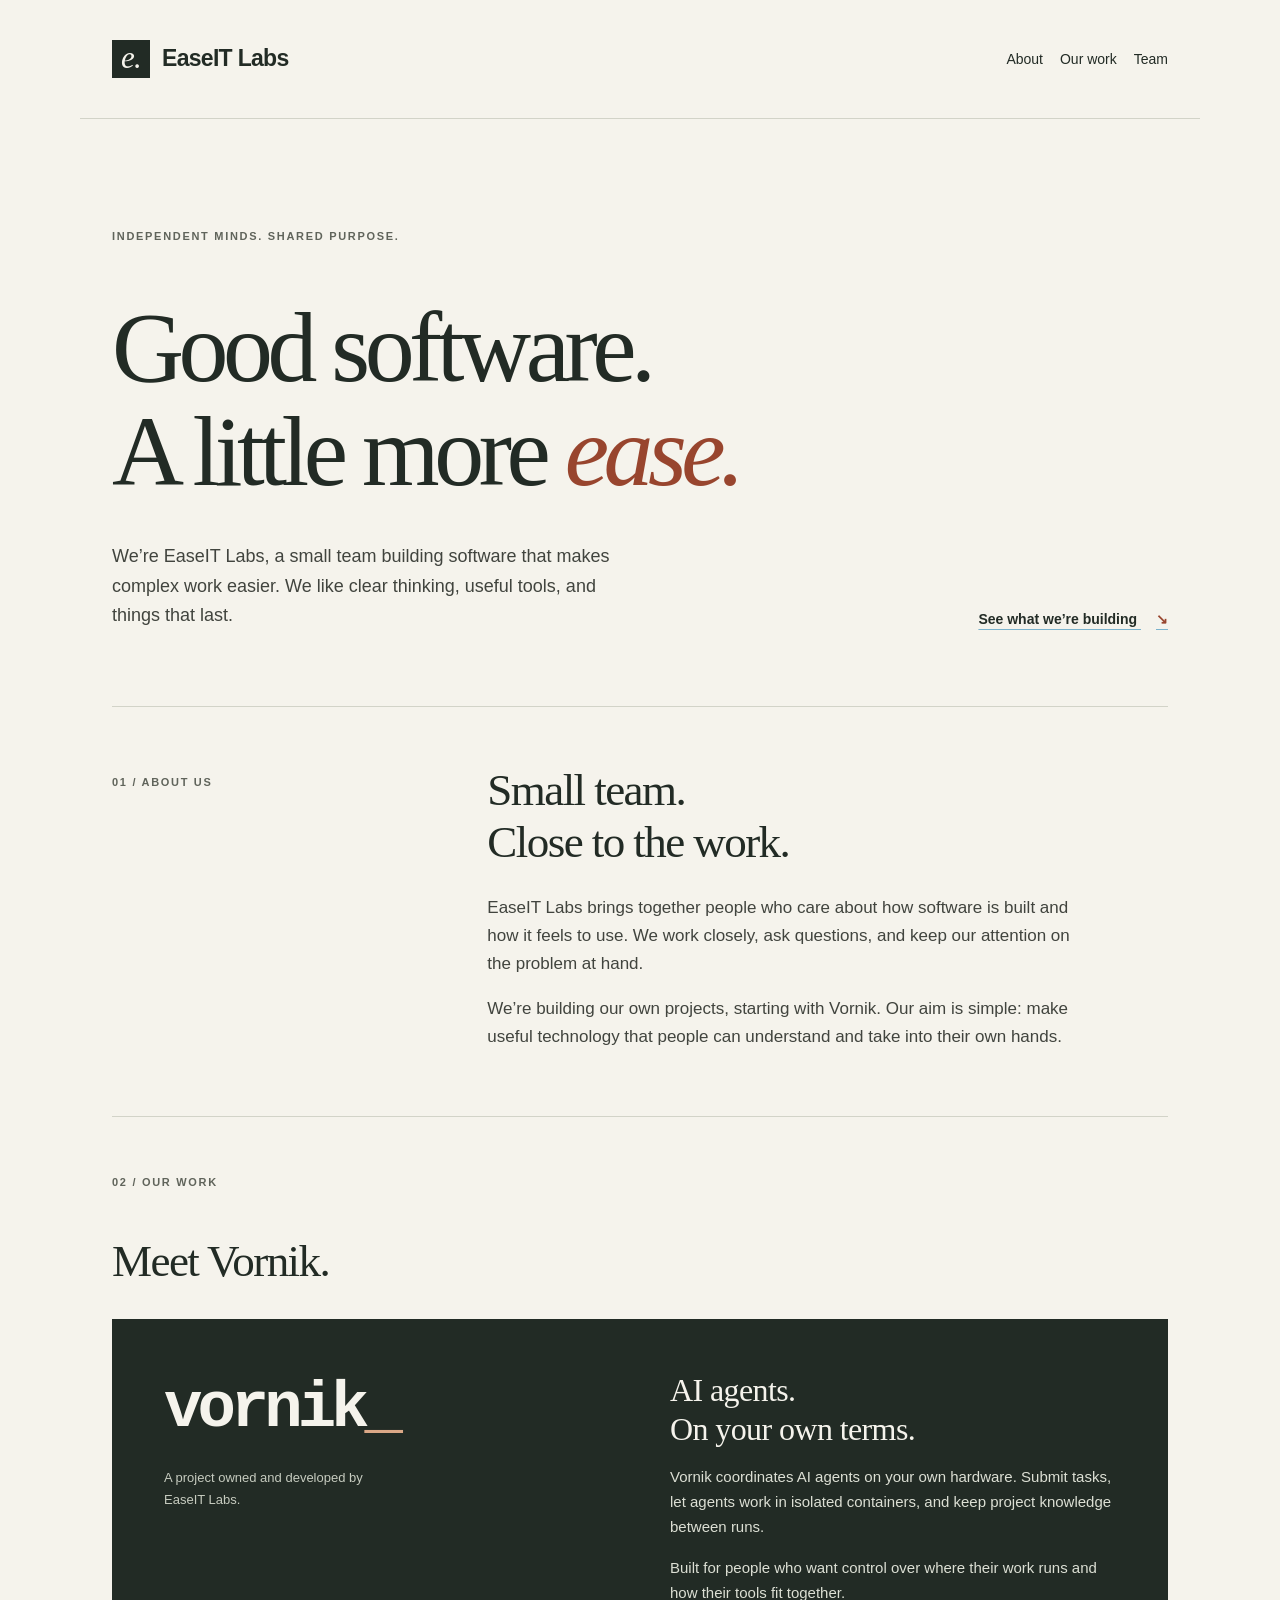
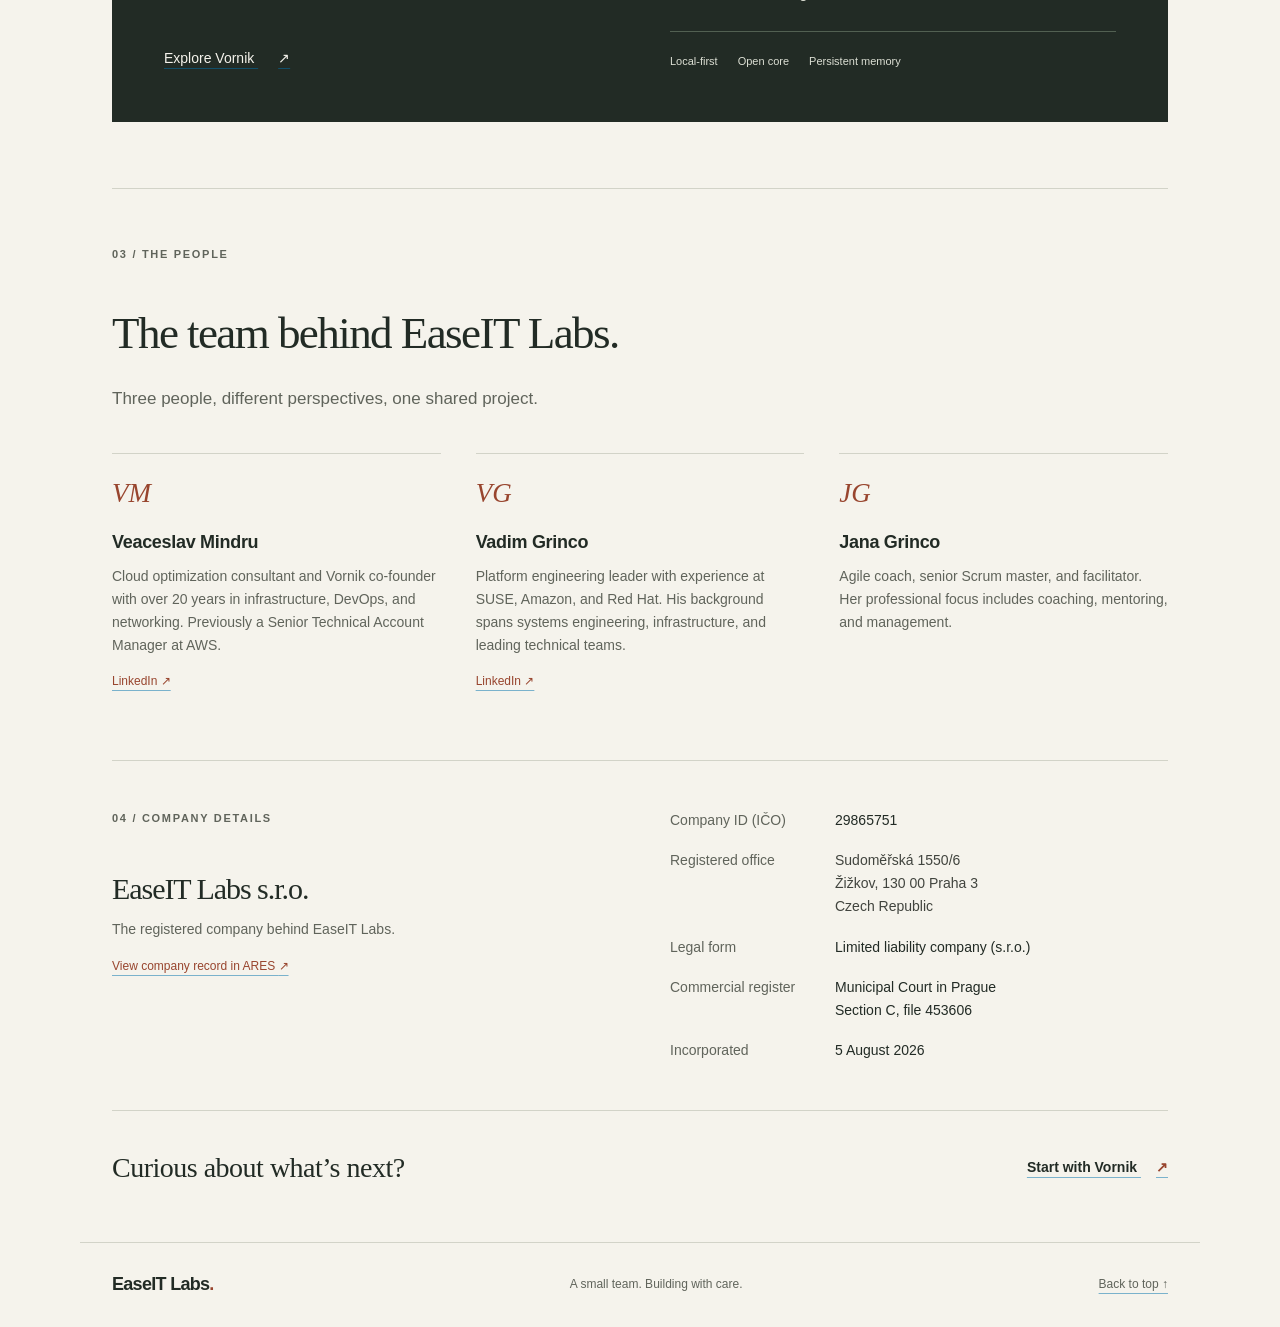
==== commit a78944ef: "Rename" ====
--- a/index.html
+++ b/index.html
@@ -3,9 +3,9 @@
 <head>
   <meta charset="utf-8">
   <meta name="viewport" content="width=device-width, initial-scale=1">
-  <meta name="description" content="Ease IT is the company behind Vornik. Meet our small team and explore software built around practical needs.">
+  <meta name="description" content="EaseIT Labs is the company behind Vornik. Meet our small team and explore software built around practical needs.">
   <meta name="theme-color" content="#f5f3ec">
-  <title>Ease IT — Software with a clear purpose</title>
+  <title>EaseIT Labs — Software with a clear purpose</title>
   <link rel="icon" href="assets/favicon.svg" type="image/svg+xml">
   <link rel="stylesheet" href="assets/vendor/pico.min.css">
   <link rel="stylesheet" href="assets/site.css">
@@ -13,7 +13,7 @@
 <body>
   <a class="skip-link" href="#main">Skip to content</a>
   <header class="container site-header">
-    <a class="brand" href="./" aria-label="Ease IT home"><span class="brand-mark" aria-hidden="true">e.</span>Ease IT</a>
+    <a class="brand" href="./" aria-label="EaseIT Labs home"><span class="brand-mark" aria-hidden="true">e.</span>EaseIT Labs</a>
     <nav aria-label="Main navigation"><ul>
       <li><a href="#about">About</a></li>
       <li><a href="#work">Our work</a></li>
@@ -25,7 +25,7 @@
       <p class="eyebrow">Independent minds. Shared purpose.</p>
       <h1 id="hero-title">Good software.<br>A little more <em>ease.</em></h1>
       <div class="hero-bottom">
-        <p>We’re Ease IT, a small team building software that makes complex work easier. We like clear thinking, useful tools, and things that last.</p>
+        <p>We’re EaseIT Labs, a small team building software that makes complex work easier. We like clear thinking, useful tools, and things that last.</p>
         <a class="text-link" href="#work">See what we’re building <span aria-hidden="true">↘</span></a>
       </div>
     </section>
@@ -33,7 +33,7 @@
       <p class="eyebrow section-label">01 / About us</p>
       <div class="section-content">
         <h2 id="about-title">Small team.<br>Close to the work.</h2>
-        <p>Ease IT brings together people who care about how software is built and how it feels to use. We work closely, ask questions, and keep our attention on the problem at hand.</p>
+        <p>EaseIT Labs brings together people who care about how software is built and how it feels to use. We work closely, ask questions, and keep our attention on the problem at hand.</p>
         <p>We’re building our own projects, starting with Vornik. Our aim is simple: make useful technology that people can understand and take into their own hands.</p>
       </div>
     </section>
@@ -42,7 +42,7 @@
       <div class="project">
         <div class="project-intro">
           <span class="project-wordmark">vornik<span aria-hidden="true">_</span></span>
-          <p class="project-ownership">A project owned and developed by Ease IT.</p>
+          <p class="project-ownership">A project owned and developed by EaseIT Labs.</p>
           <a class="project-link" href="https://vornik.io/">Explore Vornik <span aria-hidden="true">↗</span></a>
         </div>
         <div class="project-details">
@@ -54,7 +54,7 @@
       </div>
     </section>
     <section id="team" class="team-section" aria-labelledby="team-title">
-      <div class="section-heading"><p class="eyebrow">03 / The people</p><h2 id="team-title">The team behind Ease IT.</h2><p>Three people, different perspectives, one shared project.</p></div>
+      <div class="section-heading"><p class="eyebrow">03 / The people</p><h2 id="team-title">The team behind EaseIT Labs.</h2><p>Three people, different perspectives, one shared project.</p></div>
       <!-- Professional summaries from public LinkedIn information; sources in .context/company.md. -->
       <div class="grid team-grid">
         <div class="person"><span class="initials" aria-hidden="true">VM</span><h3>Veaceslav Mindru</h3><p>Cloud optimization consultant and Vornik co-founder with over 20 years in infrastructure, DevOps, and networking. Previously a Senior Technical Account Manager at AWS.</p><a class="profile-link" href="https://cz.linkedin.com/in/mindruv" aria-label="Veaceslav Mindru on LinkedIn">LinkedIn ↗</a></div>
@@ -66,7 +66,7 @@
       <div>
         <p class="eyebrow">04 / Company details</p>
         <h2 id="company-title">EaseIT Labs s.r.o.</h2>
-        <p class="company-intro">The registered company behind Ease IT.</p>
+        <p class="company-intro">The registered company behind EaseIT Labs.</p>
         <a class="profile-link" href="https://ares.gov.cz/ekonomicke-subjekty/res/29865751">View company record in ARES <span aria-hidden="true">↗</span></a>
       </div>
       <dl class="company-details">
@@ -79,6 +79,6 @@
     </section>
     <aside class="closing" aria-label="Explore our project"><p>Curious about what’s next?</p><a class="text-link" href="https://vornik.io/">Start with Vornik <span aria-hidden="true">↗</span></a></aside>
   </main>
-  <footer class="container site-footer"><a class="brand" href="./">Ease IT<span class="accent">.</span></a><p>A small team. Building with care.</p><a href="#main">Back to top <span aria-hidden="true">↑</span></a></footer>
+  <footer class="container site-footer"><a class="brand" href="./">EaseIT Labs<span class="accent">.</span></a><p>A small team. Building with care.</p><a href="#main">Back to top <span aria-hidden="true">↑</span></a></footer>
 </body>
 </html>
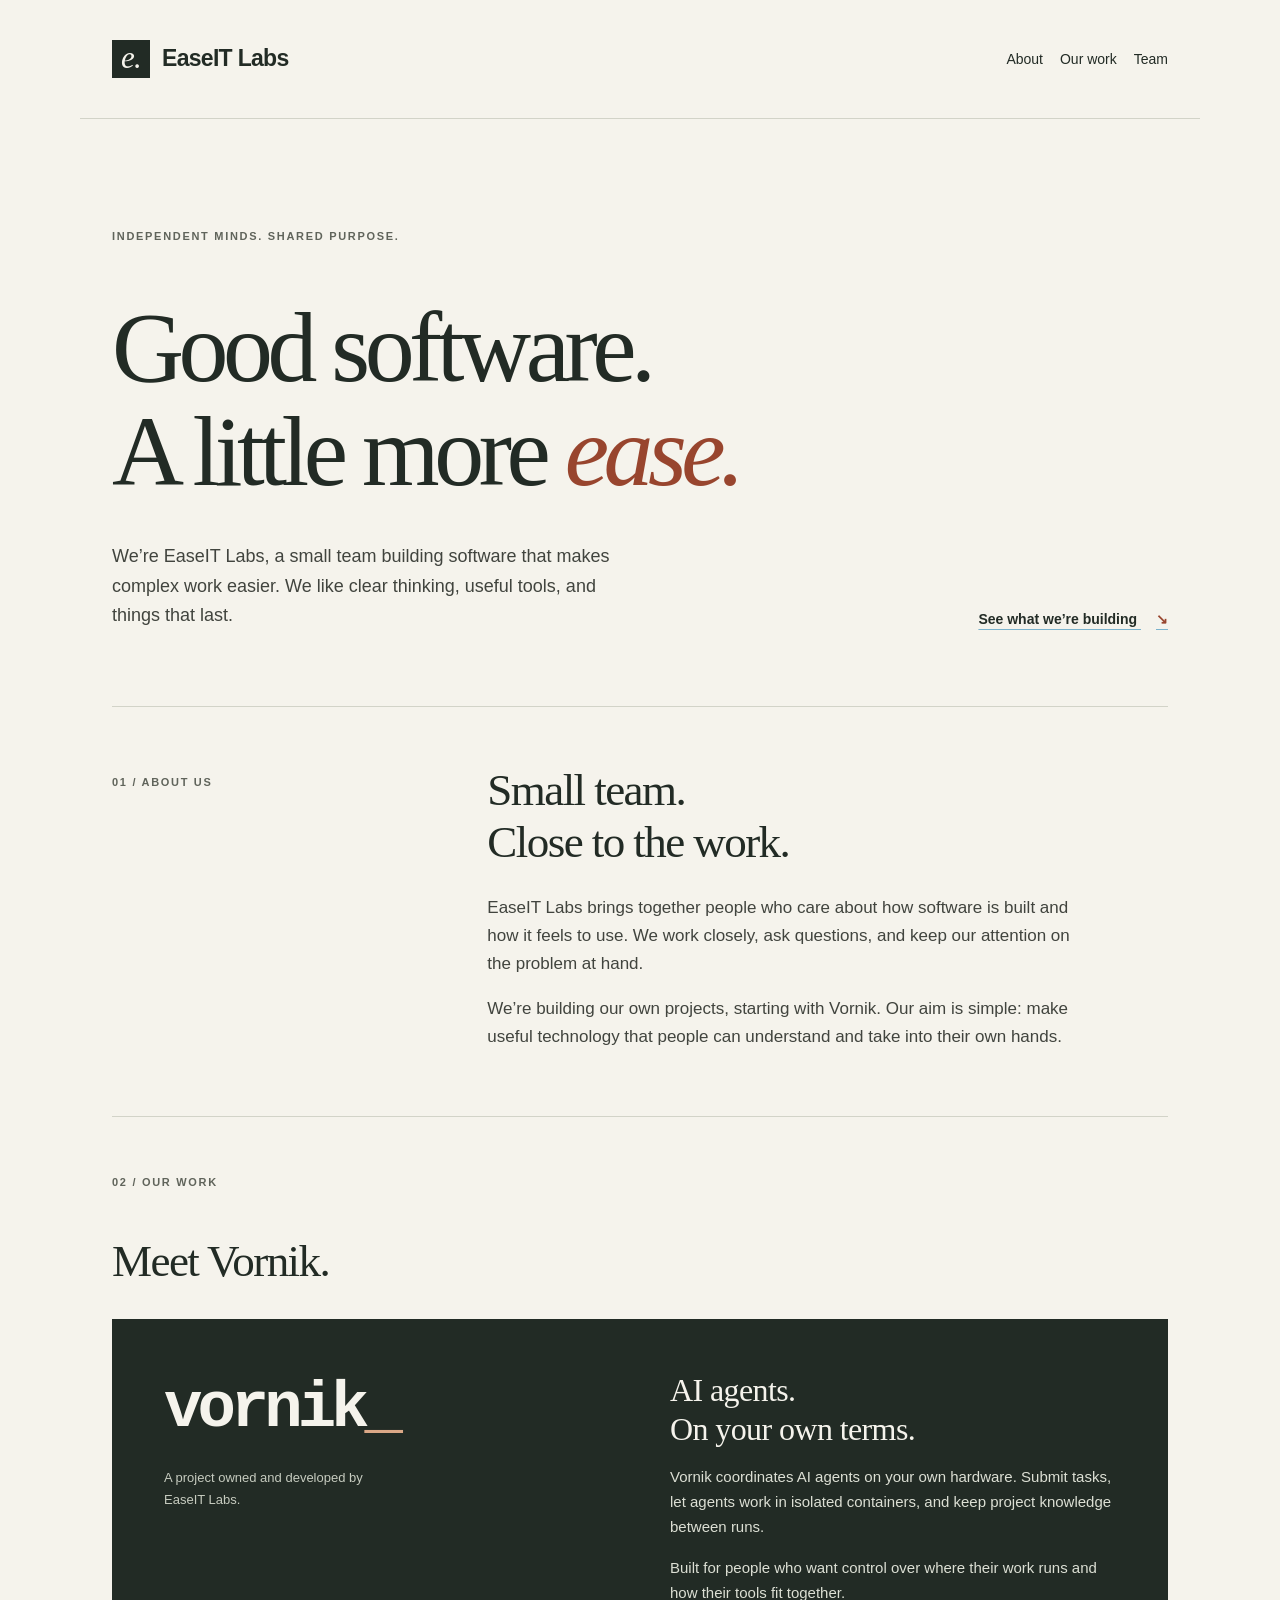
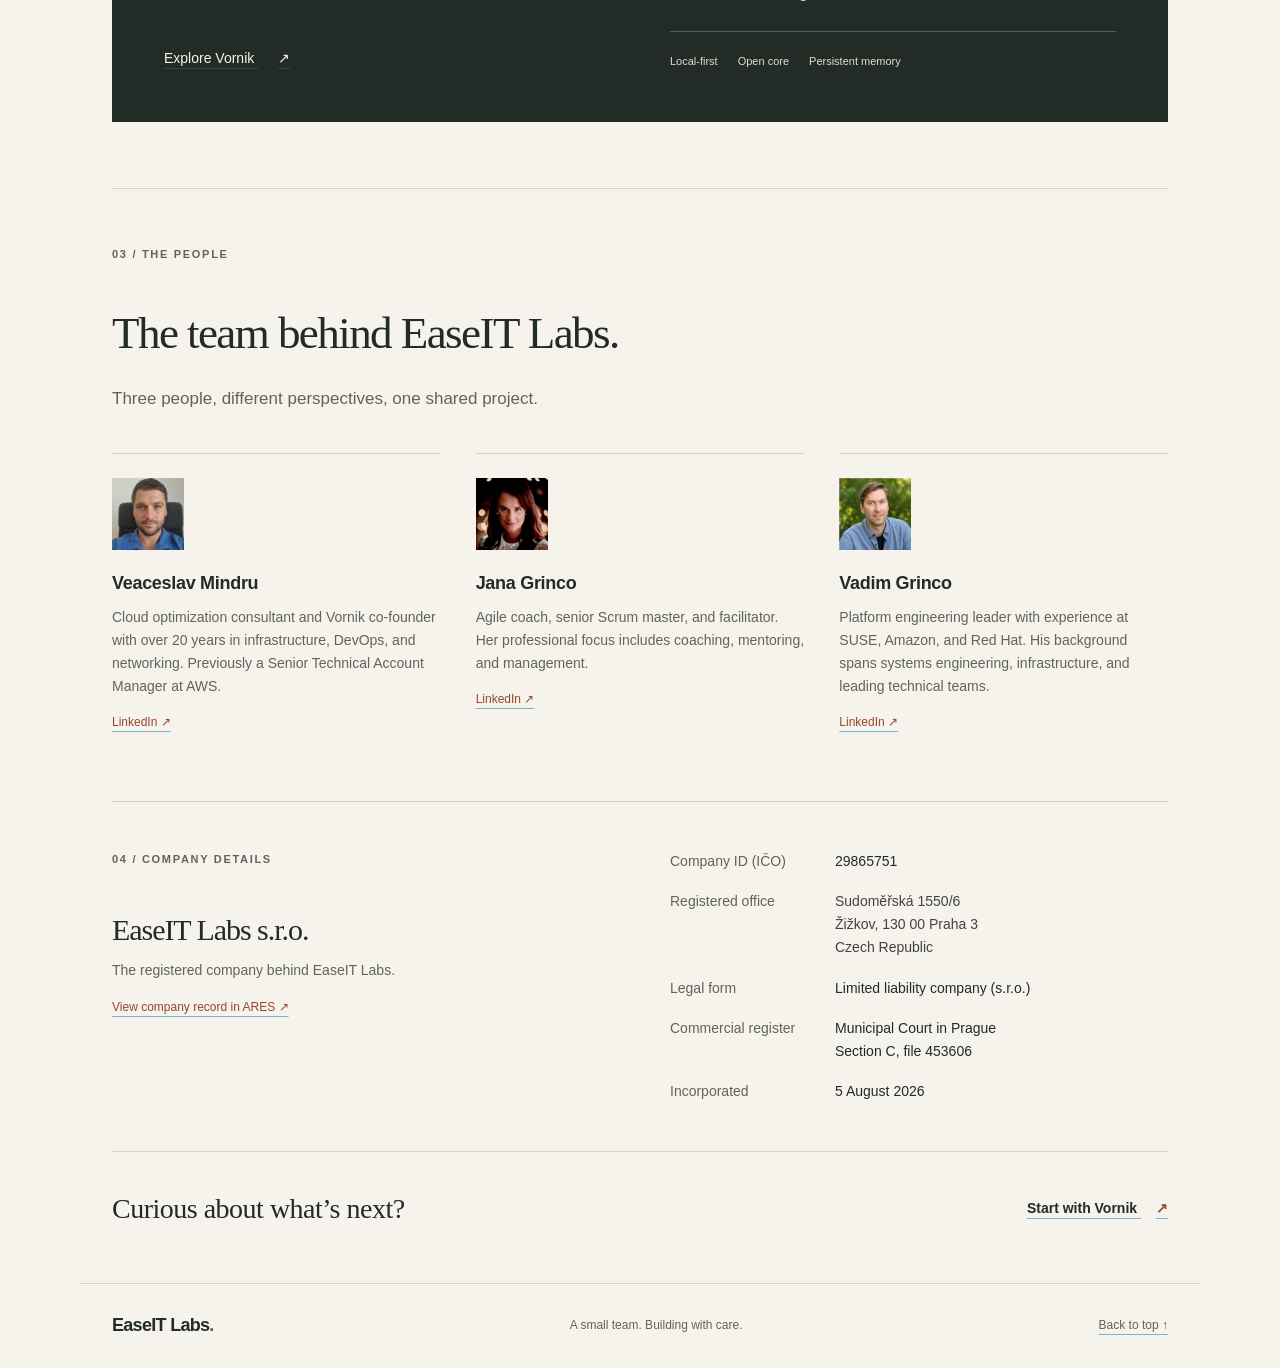
==== commit c036717b: "Add team portraits and Jana's LinkedIn link Portraits come from the three public LinkedIn profiles, " ====
--- a/index.html
+++ b/index.html
@@ -55,11 +55,11 @@
     </section>
     <section id="team" class="team-section" aria-labelledby="team-title">
       <div class="section-heading"><p class="eyebrow">03 / The people</p><h2 id="team-title">The team behind EaseIT Labs.</h2><p>Three people, different perspectives, one shared project.</p></div>
-      <!-- Professional summaries from public LinkedIn information; sources in .context/company.md. -->
+      <!-- Professional summaries and portraits from public LinkedIn profiles; sources in .context/company.md. -->
       <div class="grid team-grid">
-        <div class="person"><span class="initials" aria-hidden="true">VM</span><h3>Veaceslav Mindru</h3><p>Cloud optimization consultant and Vornik co-founder with over 20 years in infrastructure, DevOps, and networking. Previously a Senior Technical Account Manager at AWS.</p><a class="profile-link" href="https://cz.linkedin.com/in/mindruv" aria-label="Veaceslav Mindru on LinkedIn">LinkedIn ↗</a></div>
-        <div class="person"><span class="initials" aria-hidden="true">VG</span><h3>Vadim Grinco</h3><p>Platform engineering leader with experience at SUSE, Amazon, and Red Hat. His background spans systems engineering, infrastructure, and leading technical teams.</p><a class="profile-link" href="https://cz.linkedin.com/in/grinco" aria-label="Vadim Grinco on LinkedIn">LinkedIn ↗</a></div>
-        <div class="person"><span class="initials" aria-hidden="true">JG</span><h3>Jana Grinco</h3><p>Agile coach, senior Scrum master, and facilitator. Her professional focus includes coaching, mentoring, and management.</p></div>
+        <div class="person"><img class="portrait" src="assets/team/veaceslav-mindru.jpg" alt="" width="200" height="200" loading="lazy" decoding="async"><h3>Veaceslav Mindru</h3><p>Cloud optimization consultant and Vornik co-founder with over 20 years in infrastructure, DevOps, and networking. Previously a Senior Technical Account Manager at AWS.</p><a class="profile-link" href="https://cz.linkedin.com/in/mindruv" aria-label="Veaceslav Mindru on LinkedIn">LinkedIn ↗</a></div>
+        <div class="person"><img class="portrait" src="assets/team/jana-grinco.jpg" alt="" width="200" height="200" loading="lazy" decoding="async"><h3>Jana Grinco</h3><p>Agile coach, senior Scrum master, and facilitator. Her professional focus includes coaching, mentoring, and management.</p><a class="profile-link" href="https://www.linkedin.com/in/janagrinco/" aria-label="Jana Grinco on LinkedIn">LinkedIn ↗</a></div>
+        <div class="person"><img class="portrait" src="assets/team/vadim-grinco.jpg" alt="" width="200" height="200" loading="lazy" decoding="async"><h3>Vadim Grinco</h3><p>Platform engineering leader with experience at SUSE, Amazon, and Red Hat. His background spans systems engineering, infrastructure, and leading technical teams.</p><a class="profile-link" href="https://cz.linkedin.com/in/grinco" aria-label="Vadim Grinco on LinkedIn">LinkedIn ↗</a></div>
       </div>
     </section>
     <section id="company" class="company-section" aria-labelledby="company-title">
--- a/assets/site.css
+++ b/assets/site.css
@@ -53,7 +53,7 @@
 .project-facts li { list-style: none; font-size: 11px; margin: 0; color: #dcdfd4; }
 .team-grid { gap: 35px; margin-top: 40px; }
 .person { border-top: 1px solid var(--rule); padding-top: 24px; }
-.initials { display: block; color: var(--accent); font: italic 27px Georgia, serif; margin-bottom: 23px; }
+.portrait { display: block; width: 72px; height: 72px; margin-bottom: 23px; object-fit: cover; background: #e7e5da; }
 .person h3 { font-size: 18px; letter-spacing: -.3px; margin-bottom: 12px; }
 .person p { font-size: 14px; color: var(--muted); margin-bottom: 0; }
 .closing { display: flex; align-items: center; justify-content: space-between; gap: 24px; border-top: 1px solid var(--rule); padding-block: 34px; }
@@ -81,7 +81,7 @@
   .project-ownership { max-width: none; }
   .project-link { padding-top: 0; }
   .team-grid { grid-template-columns: 1fr; gap: 30px; }
-  .initials { margin-bottom: 15px; }
+  .portrait { margin-bottom: 15px; }
   .closing { align-items: start; flex-direction: column; gap: 15px; }
   .site-footer { flex-wrap: wrap; gap: 12px 22px; }
   .site-footer p { flex: 1 1 60%; text-align: right; }
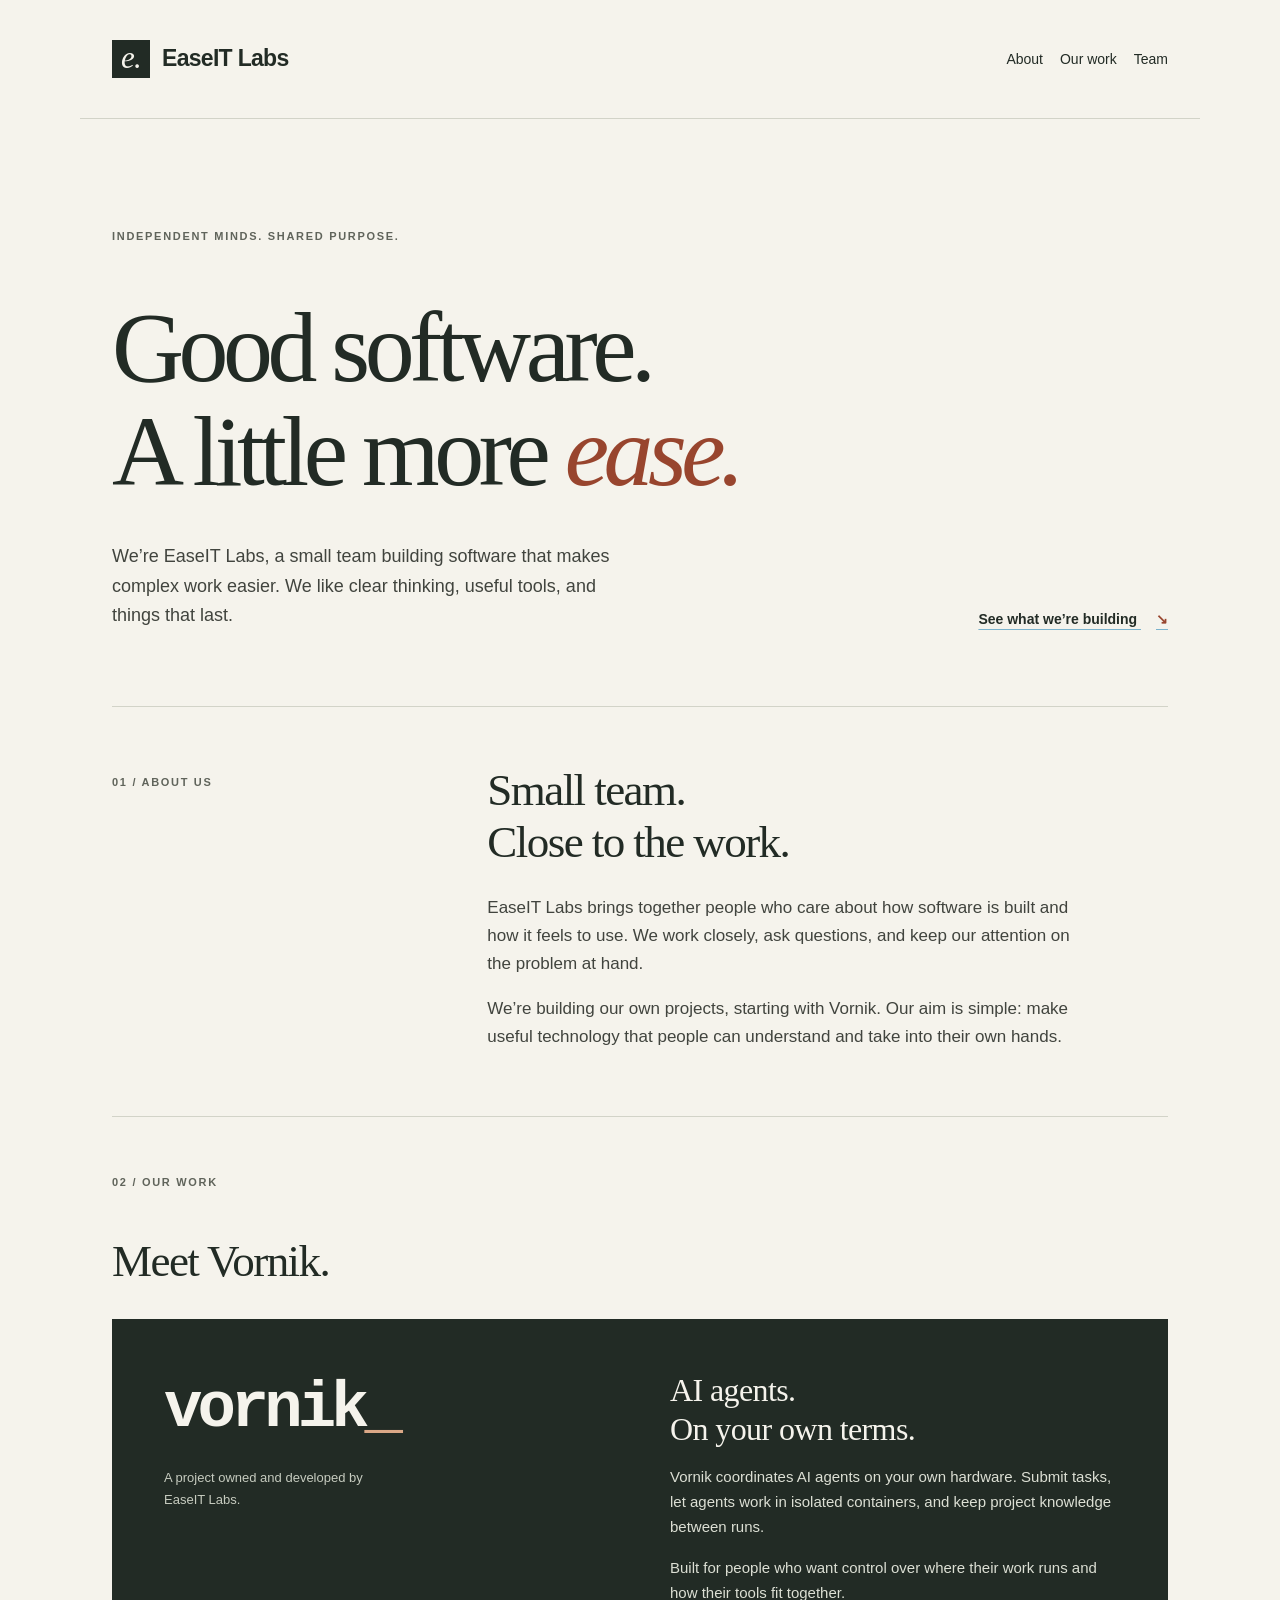
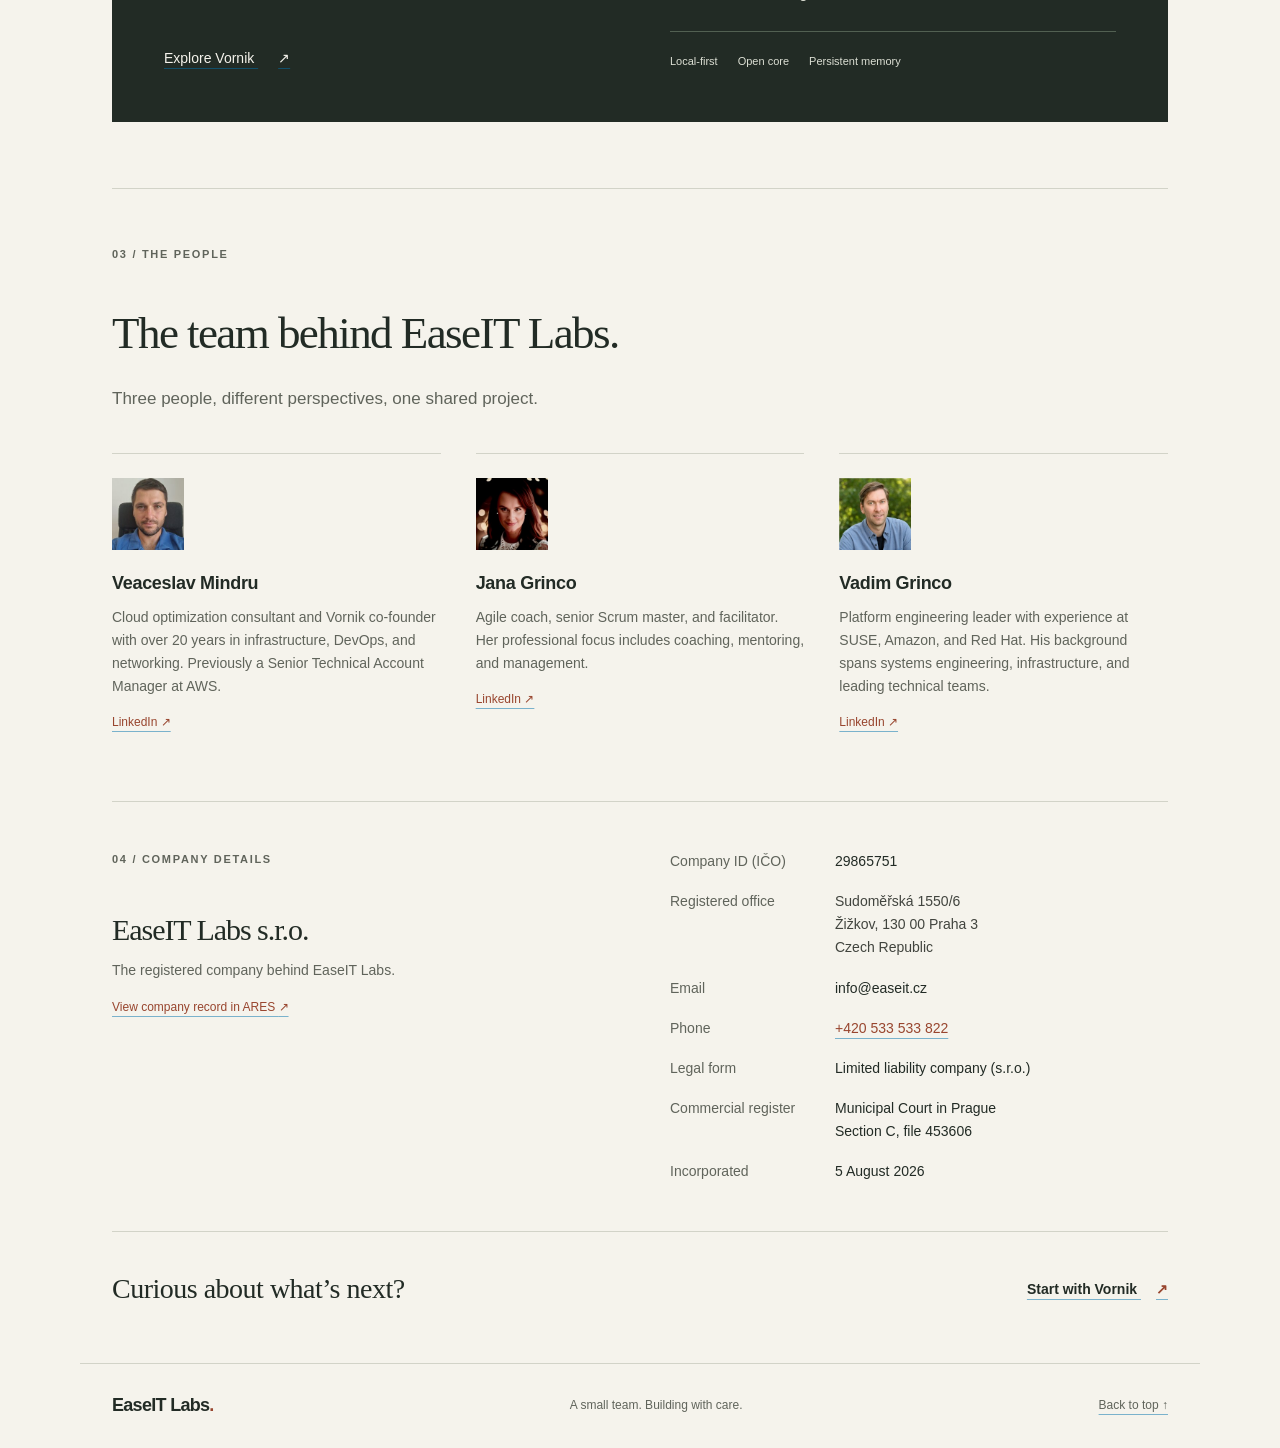
==== commit b43091f8: "Add contact details, link previews, and 404 page Contact: info@easeit.cz is split by hidden decoy sp" ====
--- a/index.html
+++ b/index.html
@@ -6,7 +6,21 @@
   <meta name="description" content="EaseIT Labs is the company behind Vornik. Meet our small team and explore software built around practical needs.">
   <meta name="theme-color" content="#f5f3ec">
   <title>EaseIT Labs — Software with a clear purpose</title>
+  <link rel="canonical" href="https://www.easeit.cz/">
   <link rel="icon" href="assets/favicon.svg" type="image/svg+xml">
+  <link rel="icon" href="assets/favicon-32.png" sizes="32x32" type="image/png">
+  <link rel="apple-touch-icon" href="assets/apple-touch-icon.png">
+  <meta property="og:type" content="website">
+  <meta property="og:site_name" content="EaseIT Labs">
+  <meta property="og:locale" content="en_GB">
+  <meta property="og:url" content="https://www.easeit.cz/">
+  <meta property="og:title" content="EaseIT Labs — Software with a clear purpose">
+  <meta property="og:description" content="EaseIT Labs is the company behind Vornik. Meet our small team and explore software built around practical needs.">
+  <meta property="og:image" content="https://www.easeit.cz/assets/og-image.png">
+  <meta property="og:image:width" content="1200">
+  <meta property="og:image:height" content="630">
+  <meta property="og:image:alt" content="EaseIT Labs — Good software. A little more ease.">
+  <meta name="twitter:card" content="summary_large_image">
   <link rel="stylesheet" href="assets/vendor/pico.min.css">
   <link rel="stylesheet" href="assets/site.css">
 </head>
@@ -72,6 +86,8 @@
       <dl class="company-details">
         <div><dt>Company ID (IČO)</dt><dd>29865751</dd></div>
         <div><dt>Registered office</dt><dd><address>Sudoměřská 1550/6<br>Žižkov, 130 00 Praha 3<br>Czech Republic</address></dd></div>
+        <div><dt>Email</dt><dd>info<span hidden>.remove-this</span>@<span hidden>nospam.</span>easeit.cz</dd></div>
+        <div><dt>Phone</dt><dd><a href="tel:+420533533822">+420 533 533 822</a></dd></div>
         <div><dt>Legal form</dt><dd>Limited liability company (s.r.o.)</dd></div>
         <div><dt>Commercial register</dt><dd>Municipal Court in Prague<br>Section C, file 453606</dd></div>
         <div><dt>Incorporated</dt><dd><time datetime="2026-08-05">5 August 2026</time></dd></div>
@@ -80,5 +96,34 @@
     <aside class="closing" aria-label="Explore our project"><p>Curious about what’s next?</p><a class="text-link" href="https://vornik.io/">Start with Vornik <span aria-hidden="true">↗</span></a></aside>
   </main>
   <footer class="container site-footer"><a class="brand" href="./">EaseIT Labs<span class="accent">.</span></a><p>A small team. Building with care.</p><a href="#main">Back to top <span aria-hidden="true">↑</span></a></footer>
+  <script type="application/ld+json">
+{
+  "@context": "https://schema.org",
+  "@type": "Organization",
+  "name": "EaseIT Labs s.r.o.",
+  "alternateName": "EaseIT Labs",
+  "url": "https://www.easeit.cz/",
+  "logo": "https://www.easeit.cz/assets/apple-touch-icon.png",
+  "image": "https://www.easeit.cz/assets/og-image.png",
+  "description": "EaseIT Labs is the company behind Vornik. A small team building software that makes complex work easier.",
+  "foundingDate": "2026-08-05",
+  "telephone": "+420533533822",
+  "identifier": {
+    "@type": "PropertyValue",
+    "propertyID": "IČO",
+    "value": "29865751"
+  },
+  "address": {
+    "@type": "PostalAddress",
+    "streetAddress": "Sudoměřská 1550/6",
+    "addressLocality": "Praha 3",
+    "postalCode": "130 00",
+    "addressCountry": "CZ"
+  },
+  "sameAs": [
+    "https://ares.gov.cz/ekonomicke-subjekty/res/29865751"
+  ]
+}
+  </script>
 </body>
 </html>
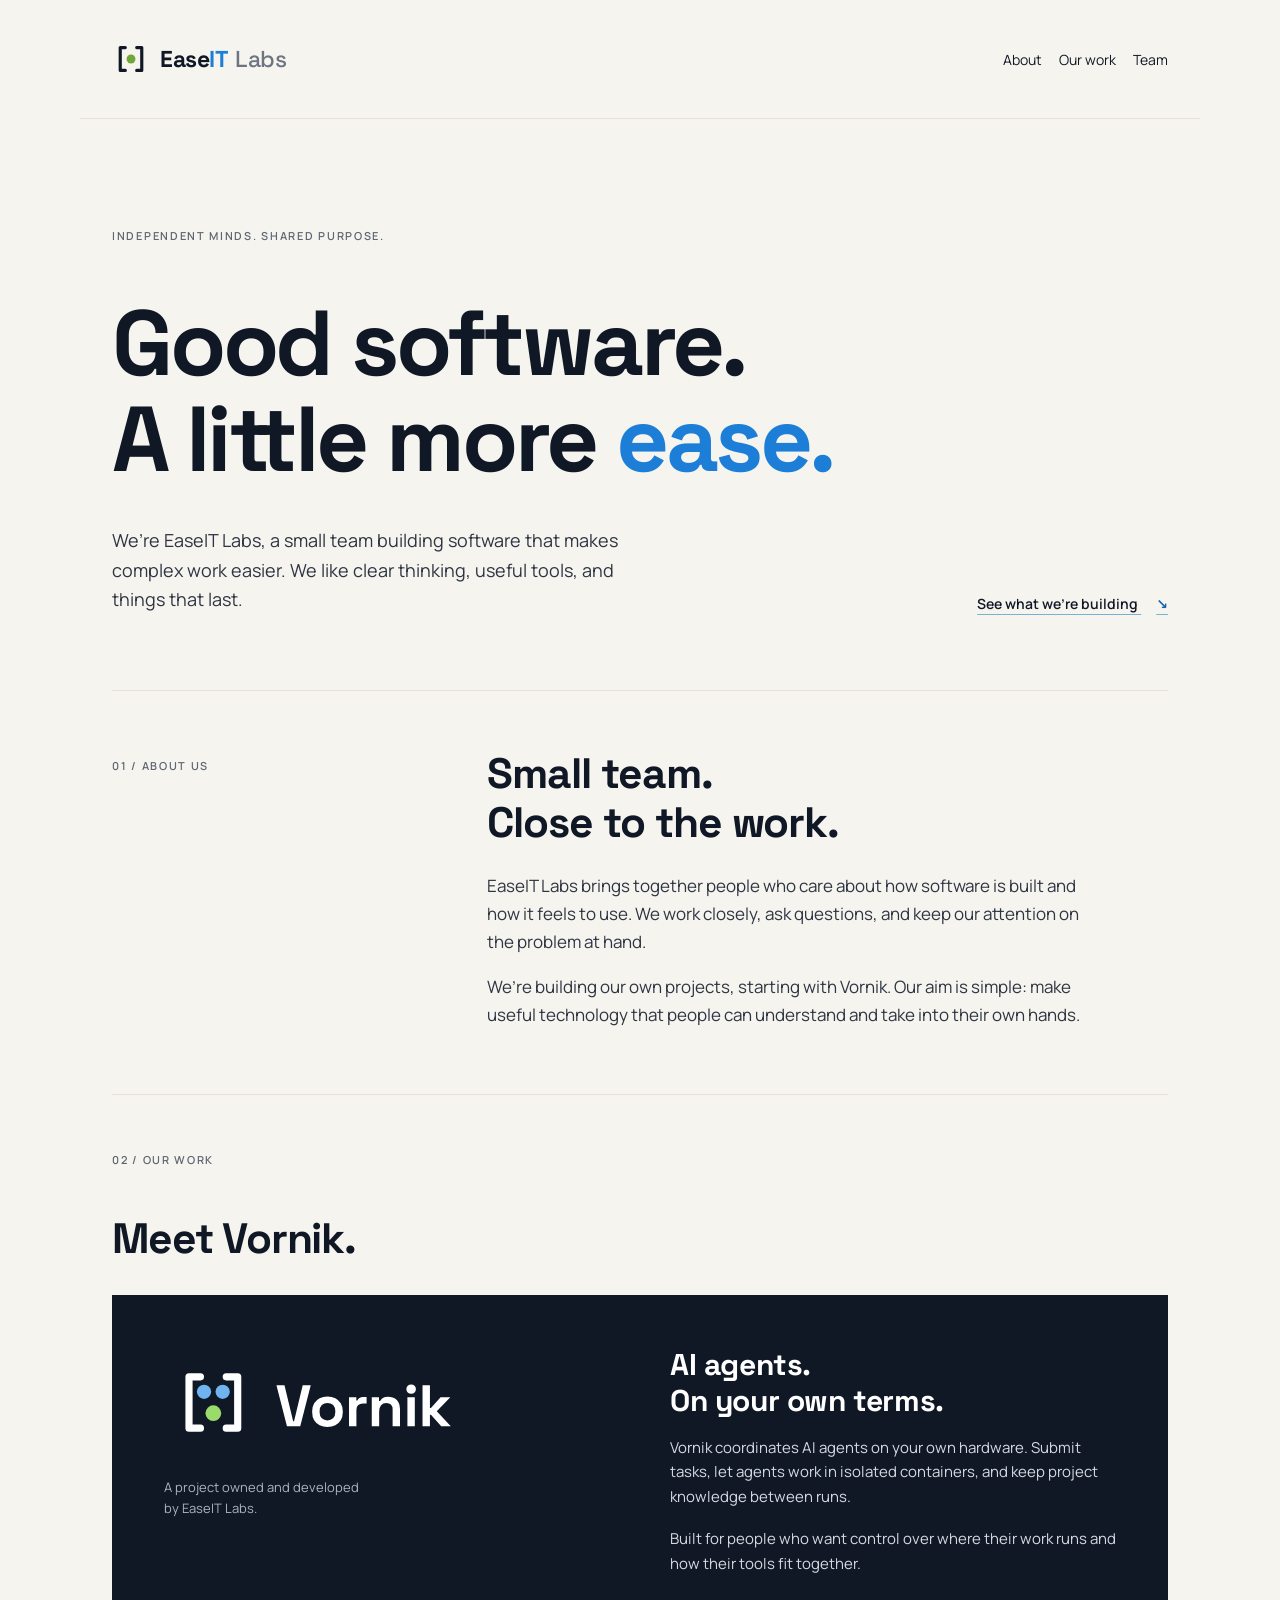
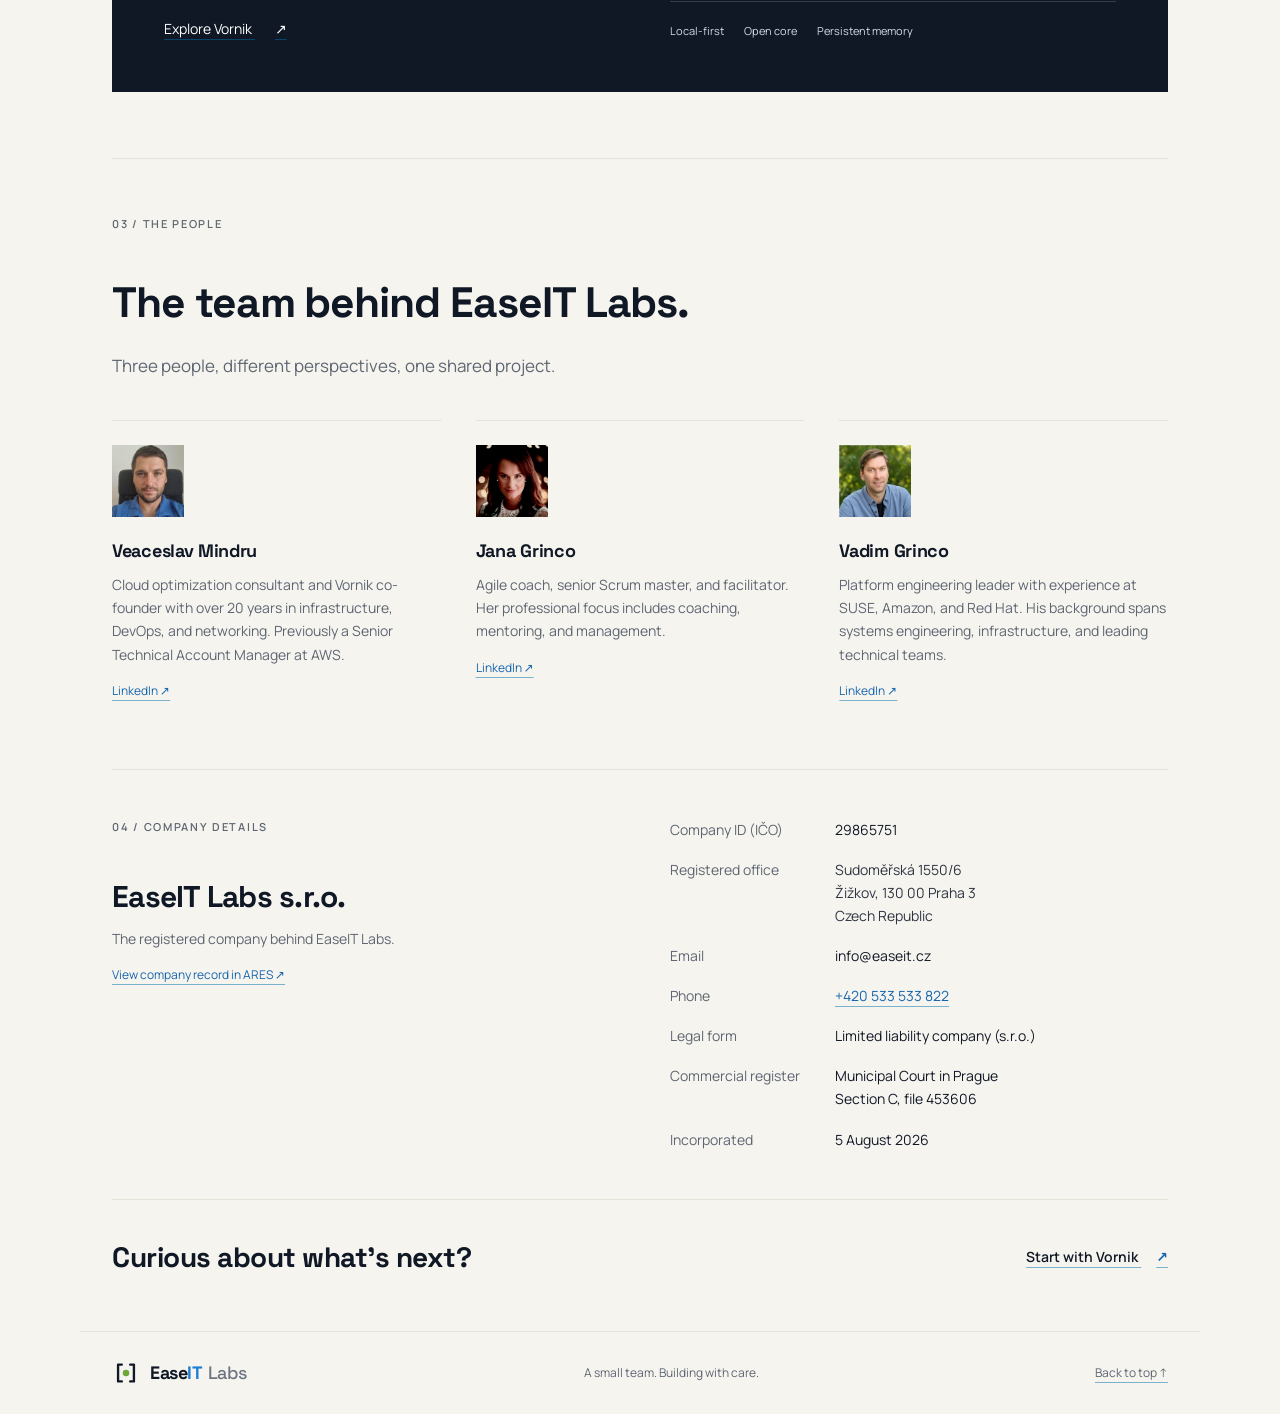
==== commit fbf1dd0f: "Rebrand to the EaseIT Labs Brand Manual v1.2 The founders adopted the Harness logo on 2026-10-07. Th" ====
--- a/index.html
+++ b/index.html
@@ -4,7 +4,7 @@
   <meta charset="utf-8">
   <meta name="viewport" content="width=device-width, initial-scale=1">
   <meta name="description" content="EaseIT Labs is the company behind Vornik. Meet our small team and explore software built around practical needs.">
-  <meta name="theme-color" content="#f5f3ec">
+  <meta name="theme-color" content="#F6F4EF">
   <title>EaseIT Labs — Software with a clear purpose</title>
   <link rel="canonical" href="https://www.easeit.cz/">
   <link rel="icon" href="assets/favicon.svg" type="image/svg+xml">
@@ -21,13 +21,14 @@
   <meta property="og:image:height" content="630">
   <meta property="og:image:alt" content="EaseIT Labs — Good software. A little more ease.">
   <meta name="twitter:card" content="summary_large_image">
+  <link rel="stylesheet" href="assets/brand-tokens.css">
   <link rel="stylesheet" href="assets/vendor/pico.min.css">
   <link rel="stylesheet" href="assets/site.css">
 </head>
 <body>
   <a class="skip-link" href="#main">Skip to content</a>
   <header class="container site-header">
-    <a class="brand" href="./" aria-label="EaseIT Labs home"><span class="brand-mark" aria-hidden="true">e.</span>EaseIT Labs</a>
+    <a class="brand" href="./" aria-label="EaseIT Labs home"><svg class="brand-mark" viewBox="0 0 120 120" width="38" height="38" aria-hidden="true" focusable="false"><path d="M42 24H26V96H42M78 24H94V96H78" fill="none" stroke="currentColor" stroke-width="10" stroke-linecap="round" stroke-linejoin="round"/><circle cx="60" cy="60" r="14" fill="#6EA83B"/></svg><span>Ease<span class="it">IT</span><span class="labs">Labs</span></span></a>
     <nav aria-label="Main navigation"><ul>
       <li><a href="#about">About</a></li>
       <li><a href="#work">Our work</a></li>
@@ -55,7 +56,7 @@
       <div class="section-heading"><p class="eyebrow">02 / Our work</p><h2 id="work-title">Meet Vornik.</h2></div>
       <div class="project">
         <div class="project-intro">
-          <span class="project-wordmark">vornik<span aria-hidden="true">_</span></span>
+          <img class="project-wordmark" src="assets/vornik-logo-white.svg" alt="Vornik" width="377" height="140">
           <p class="project-ownership">A project owned and developed by EaseIT Labs.</p>
           <a class="project-link" href="https://vornik.io/">Explore Vornik <span aria-hidden="true">↗</span></a>
         </div>
@@ -95,7 +96,7 @@
     </section>
     <aside class="closing" aria-label="Explore our project"><p>Curious about what’s next?</p><a class="text-link" href="https://vornik.io/">Start with Vornik <span aria-hidden="true">↗</span></a></aside>
   </main>
-  <footer class="container site-footer"><a class="brand" href="./">EaseIT Labs<span class="accent">.</span></a><p>A small team. Building with care.</p><a href="#main">Back to top <span aria-hidden="true">↑</span></a></footer>
+  <footer class="container site-footer"><a class="brand" href="./" aria-label="EaseIT Labs home"><svg class="brand-mark" viewBox="0 0 120 120" width="38" height="38" aria-hidden="true" focusable="false"><path d="M42 24H26V96H42M78 24H94V96H78" fill="none" stroke="currentColor" stroke-width="10" stroke-linecap="round" stroke-linejoin="round"/><circle cx="60" cy="60" r="14" fill="#6EA83B"/></svg><span>Ease<span class="it">IT</span><span class="labs">Labs</span></span></a><p>A small team. Building with care.</p><a href="#main">Back to top <span aria-hidden="true">↑</span></a></footer>
   <script type="application/ld+json">
 {
   "@context": "https://schema.org",
--- a/assets/brand-tokens.css
+++ b/assets/brand-tokens.css
@@ -0,0 +1,68 @@
+/* EaseIT Labs / Vornik brand tokens — Brand Manual v1.2 (2026-10-07).
+ *
+ * Copy this file and the fonts/ directory next to it into a site; every site
+ * keeps its own copy because the sites have no shared build. Values come from
+ * the manual's Colour and Typography sections; change them there first.
+ *
+ * Fonts are self-hosted (no Google Fonts request): variable woff2 subsets of
+ * Space Grotesk and Manrope, Latin + Latin Extended-A, SIL OFL 1.1 — keep the
+ * *-OFL.txt files alongside.
+ */
+@font-face {
+  font-family: "Space Grotesk";
+  src: url("fonts/SpaceGrotesk-Variable.woff2") format("woff2");
+  font-weight: 300 700;
+  font-style: normal;
+  font-display: swap;
+}
+@font-face {
+  font-family: "Manrope";
+  src: url("fonts/Manrope-Variable.woff2") format("woff2");
+  font-weight: 200 800;
+  font-style: normal;
+  font-display: swap;
+}
+
+:root {
+  /* palette (light) */
+  --brand-navy: #101826;        /* primary: text, dark grounds, brackets */
+  --brand-blue: #1C7ED6;        /* brand accent: marks, agent dots, "IT", large text, fills */
+  --brand-green: #6EA83B;       /* the one signal dot — never a fill */
+  --brand-paper: #F6F4EF;       /* light page */
+  --brand-slate: #6B7480;       /* "Labs", secondary text */
+  --brand-white: #FFFFFF;       /* cards above paper */
+  --brand-line: #E6E1D6;        /* hairlines on paper */
+  --brand-blue-on-dark: #6FB4EE;
+  --brand-green-on-dark: #9BDB6B;
+
+  /* semantic (light) */
+  --bg: var(--brand-paper);
+  --surface: var(--brand-white);
+  --ink: var(--brand-navy);
+  --muted: #5E6672;             /* slate darkened for body text: 5.3:1 on paper */
+  --line: var(--brand-line);
+  /* EaseIT Blue is 3.8:1 on paper: fine for marks, large text and fills
+     behind dark text, too light for body links or white button labels.
+     Text and buttons use the AA shade; the brand blue stays the brand. */
+  --accent: #1665AD;            /* links, buttons: 5.5:1 on paper, white on it 6.0:1 */
+  --accent-hover: #11528D;      /* 7.3:1 */
+  --signal: var(--brand-green);
+
+  /* type */
+  --font-display: "Space Grotesk", "Segoe UI", system-ui, sans-serif;
+  --font-body: "Manrope", system-ui, -apple-system, "Segoe UI", sans-serif;
+  --font-mono: ui-monospace, "SF Mono", "Cascadia Code", Menlo, Consolas, monospace;
+}
+
+/* Dark values (Brand Manual dark tokens). Sites opt in with their own
+   prefers-color-scheme / [data-theme] selectors by assigning these. */
+:root {
+  --dark-bg: #10141A;
+  --dark-surface: #171C23;
+  --dark-ink: #ECE9E1;
+  --dark-muted: #9AA2AC;
+  --dark-line: #262C35;
+  --dark-accent: #4FA3E6;
+  --dark-accent-hover: #6FB4EE;
+  --dark-signal: #8FCB5B;
+}
--- a/assets/site.css
+++ b/assets/site.css
@@ -1,66 +1,65 @@
 :root[data-theme="light"] {
-  --pico-font-family: -apple-system, BlinkMacSystemFont, "Segoe UI", sans-serif;
-  --pico-background-color: #f5f3ec;
-  --pico-color: #41443e;
-  --pico-primary: #98452e;
-  --pico-primary-hover: #74321f;
-  --pico-primary-focus: rgba(152, 69, 46, .2);
-  --pico-h1-color: #222b25;
-  --pico-h2-color: #222b25;
-  --pico-h3-color: #222b25;
+  /* Brand Manual v1.2 — values from brand-tokens.css (loaded first). */
+  --pico-font-family: var(--font-body);
+  --pico-background-color: var(--brand-paper);
+  --pico-color: #2E3542;
+  --pico-primary: var(--accent);
+  --pico-primary-hover: var(--accent-hover);
+  --pico-primary-focus: rgba(28, 126, 214, .25);
+  --pico-h1-color: var(--brand-navy);
+  --pico-h2-color: var(--brand-navy);
+  --pico-h3-color: var(--brand-navy);
   --pico-font-size: 17px;
   --pico-line-height: 1.65;
-  --ink: #222b25;
-  --muted: #60645b;
-  --rule: #d2d3c8;
-  --accent: #98452e;
+  --rule: var(--line);
 }
 .container { max-width: 1120px; padding-inline: 32px; }
 a { text-underline-offset: 5px; }
 a:focus-visible { outline: 2px solid var(--accent); outline-offset: 6px; }
 .site-header { display: flex; align-items: center; justify-content: space-between; padding-block: 28px; border-bottom: 1px solid var(--rule); gap: 24px; }
-.brand { display: inline-flex; align-items: center; gap: 12px; color: var(--ink); text-decoration: none; font-size: 23px; font-weight: 700; letter-spacing: -.7px; }
-.brand-mark { display: grid; place-items: center; width: 38px; height: 38px; background: var(--ink); color: #f5f3ec; font: italic 31px Georgia, serif; padding-bottom: 5px; }
+.brand { display: inline-flex; align-items: center; gap: 10px; color: var(--ink); text-decoration: none; font: 700 23px/1 var(--font-display); letter-spacing: -.4px; }
+.brand .it { color: var(--brand-blue); }
+.brand .labs { color: var(--brand-slate); font-weight: 500; margin-left: .28em; }
+.brand-mark { display: block; width: 38px; height: 38px; flex: none; }
 .site-header nav a { color: var(--ink); font-size: 14px; }
 .hero { padding-block: 91px 75px; margin: 0; }
 .eyebrow { color: var(--muted); font-size: 11px; font-weight: 600; text-transform: uppercase; letter-spacing: 1.7px; margin-bottom: 25px; }
-h1, h2, .project-details h3, .closing p { font-family: Georgia, "Times New Roman", serif; font-weight: 400; }
-h1 { font-size: clamp(3.5rem, 7.8vw, 6.1rem); line-height: 1.04; letter-spacing: -.055em; margin-bottom: 38px; }
-h1 em { color: var(--accent); }
+h1, h2, h3, .closing p { font-family: var(--font-display); font-weight: 700; }
+h1 { font-size: clamp(3.2rem, 7.2vw, 5.6rem); line-height: 1.04; letter-spacing: -.035em; margin-bottom: 38px; }
+h1 em { color: var(--brand-blue); font-style: normal; }
 .hero-bottom { display: flex; align-items: end; justify-content: space-between; gap: 36px; }
 .hero-bottom p { max-width: 510px; margin: 0; font-size: 18px; }
 .text-link { color: var(--ink); font-size: 14px; font-weight: 600; white-space: nowrap; }
 .text-link span { margin-left: 15px; color: var(--accent); }
 .section-row { display: grid; grid-template-columns: 1fr 2fr; border-top: 1px solid var(--rule); padding-block: 58px 65px; margin: 0; gap: 35px; }
 .section-label { padding-top: 8px; }
-h2 { font-size: clamp(2rem, 4vw, 2.65rem); line-height: 1.15; letter-spacing: -.035em; margin-bottom: 25px; }
+h2 { font-size: clamp(1.9rem, 3.8vw, 2.5rem); line-height: 1.15; letter-spacing: -.025em; margin-bottom: 25px; }
 .section-content { max-width: 610px; }
 .section-content p:last-child { margin-bottom: 0; }
 .work-section, .team-section { border-top: 1px solid var(--rule); padding-block: 56px 66px; margin: 0; }
 .section-heading .eyebrow { margin-bottom: 15px; }
 .section-heading > p:last-child:not(.eyebrow) { color: var(--muted); }
-.project { background: var(--ink); color: #dcdfd4; display: grid; grid-template-columns: 1fr 1fr; gap: 60px; padding: 52px; margin-top: 32px; }
+.project { background: var(--brand-navy); color: #D5DAE2; display: grid; grid-template-columns: 1fr 1fr; gap: 60px; padding: 52px; margin-top: 32px; }
 .project-intro { display: flex; flex-direction: column; align-items: start; }
-.project-wordmark { color: #f5f3ec; font: 600 clamp(2.8rem, 5vw, 4rem) ui-monospace, monospace; letter-spacing: -5px; line-height: 1.2; }
-.project-wordmark span { color: #dba887; }
-.project-ownership { font-size: 13px; margin-top: 19px; max-width: 210px; color: #c6cbbf; }
-.project-link { color: #f5f3ec; margin-top: auto; padding-top: 35px; font-size: 14px; }
-.project-link:hover { color: #eabda0; }
+.project-wordmark { display: block; width: min(100%, 300px); height: auto; }
+.project-ownership { font-size: 13px; margin-top: 19px; max-width: 210px; color: #A9B4C2; }
+.project-link { color: #FFFFFF; margin-top: auto; padding-top: 35px; font-size: 14px; }
+.project-link:hover { color: var(--brand-blue-on-dark); }
 .project-link span { margin-left: 20px; }
-.project-details h3 { color: #f5f3ec; font-size: 32px; line-height: 1.2; letter-spacing: -.6px; }
-.project-details p { font-size: 15px; color: #dcdfd4; }
-.project-facts { display: flex; flex-wrap: wrap; gap: 10px 20px; list-style: none; padding: 20px 0 0; margin: 25px 0 0; border-top: 1px solid #526052; }
-.project-facts li { list-style: none; font-size: 11px; margin: 0; color: #dcdfd4; }
+.project-details h3 { color: #FFFFFF; font-size: 30px; line-height: 1.2; letter-spacing: -.4px; }
+.project-details p { font-size: 15px; color: #D5DAE2; }
+.project-facts { display: flex; flex-wrap: wrap; gap: 10px 20px; list-style: none; padding: 20px 0 0; margin: 25px 0 0; border-top: 1px solid rgba(255, 255, 255, .16); }
+.project-facts li { list-style: none; font-size: 11px; margin: 0; color: #D5DAE2; }
 .team-grid { gap: 35px; margin-top: 40px; }
 .person { border-top: 1px solid var(--rule); padding-top: 24px; }
-.portrait { display: block; width: 72px; height: 72px; margin-bottom: 23px; object-fit: cover; background: #e7e5da; }
+.portrait { display: block; width: 72px; height: 72px; margin-bottom: 23px; object-fit: cover; background: var(--line); }
 .person h3 { font-size: 18px; letter-spacing: -.3px; margin-bottom: 12px; }
 .person p { font-size: 14px; color: var(--muted); margin-bottom: 0; }
 .closing { display: flex; align-items: center; justify-content: space-between; gap: 24px; border-top: 1px solid var(--rule); padding-block: 34px; }
 .closing p { color: var(--ink); font-size: 28px; margin: 0; letter-spacing: -.5px; }
 .site-footer { display: flex; justify-content: space-between; align-items: center; gap: 25px; border-top: 1px solid var(--rule); padding-block: 27px; }
-.site-footer .brand { gap: 0; font-size: 18px; }
-.accent { color: var(--accent); }
+.site-footer .brand { font-size: 18px; }
+.site-footer .brand-mark { width: 28px; height: 28px; }
 .site-footer p, .site-footer > a:last-child { font-size: 12px; margin: 0; color: var(--muted); }
 .skip-link { position: fixed; top: -100px; left: 16px; padding: 10px 20px; background: #fff; z-index: 10; }
 .skip-link:focus { top: 10px; }
@@ -71,7 +70,7 @@
   .site-header nav li { padding-inline: 8px; }
   .site-header nav a { font-size: 12px; }
   .brand { font-size: 20px; gap: 8px; }
-  .brand-mark { width: 30px; height: 32px; font-size: 26px; }
+  .brand-mark { width: 30px; height: 30px; }
   .hero { padding-block: 62px 48px; }
   .hero-bottom { display: block; }
   .hero-bottom p { font-size: 16px; margin-bottom: 26px; }
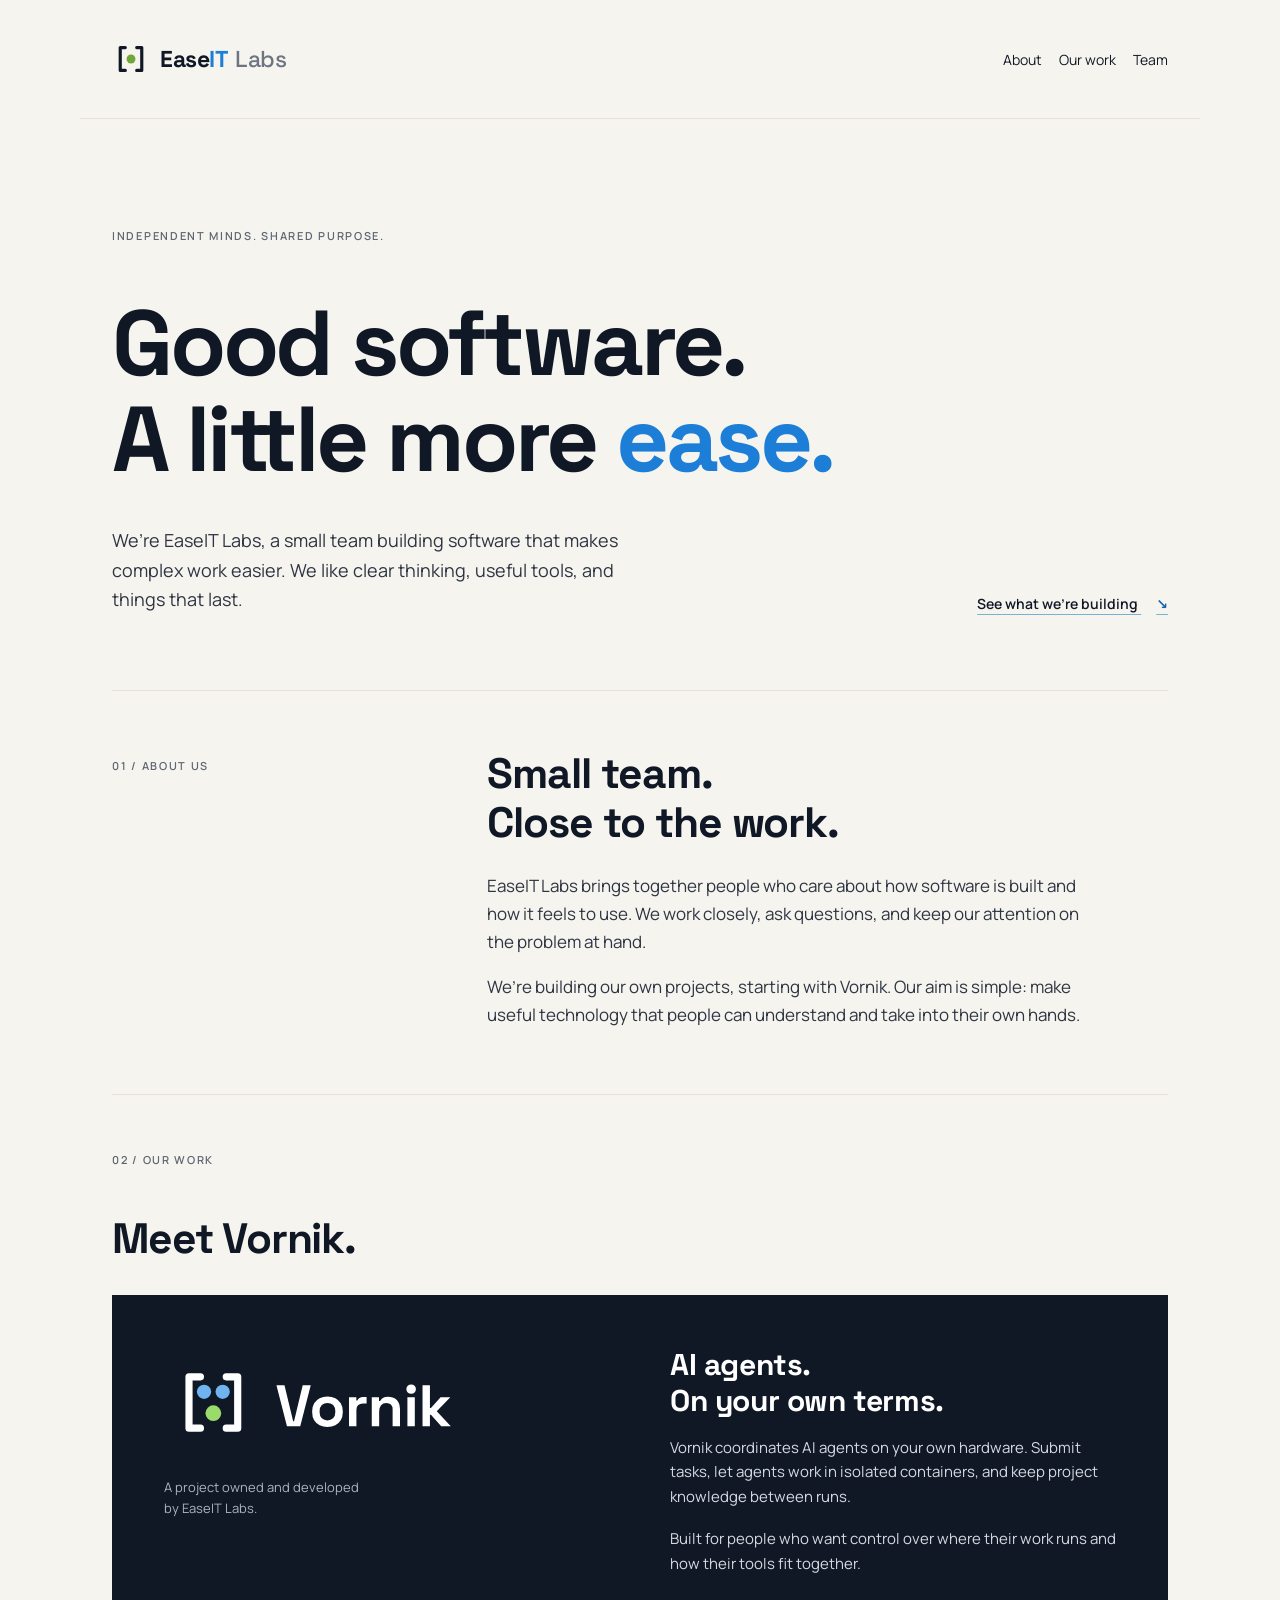
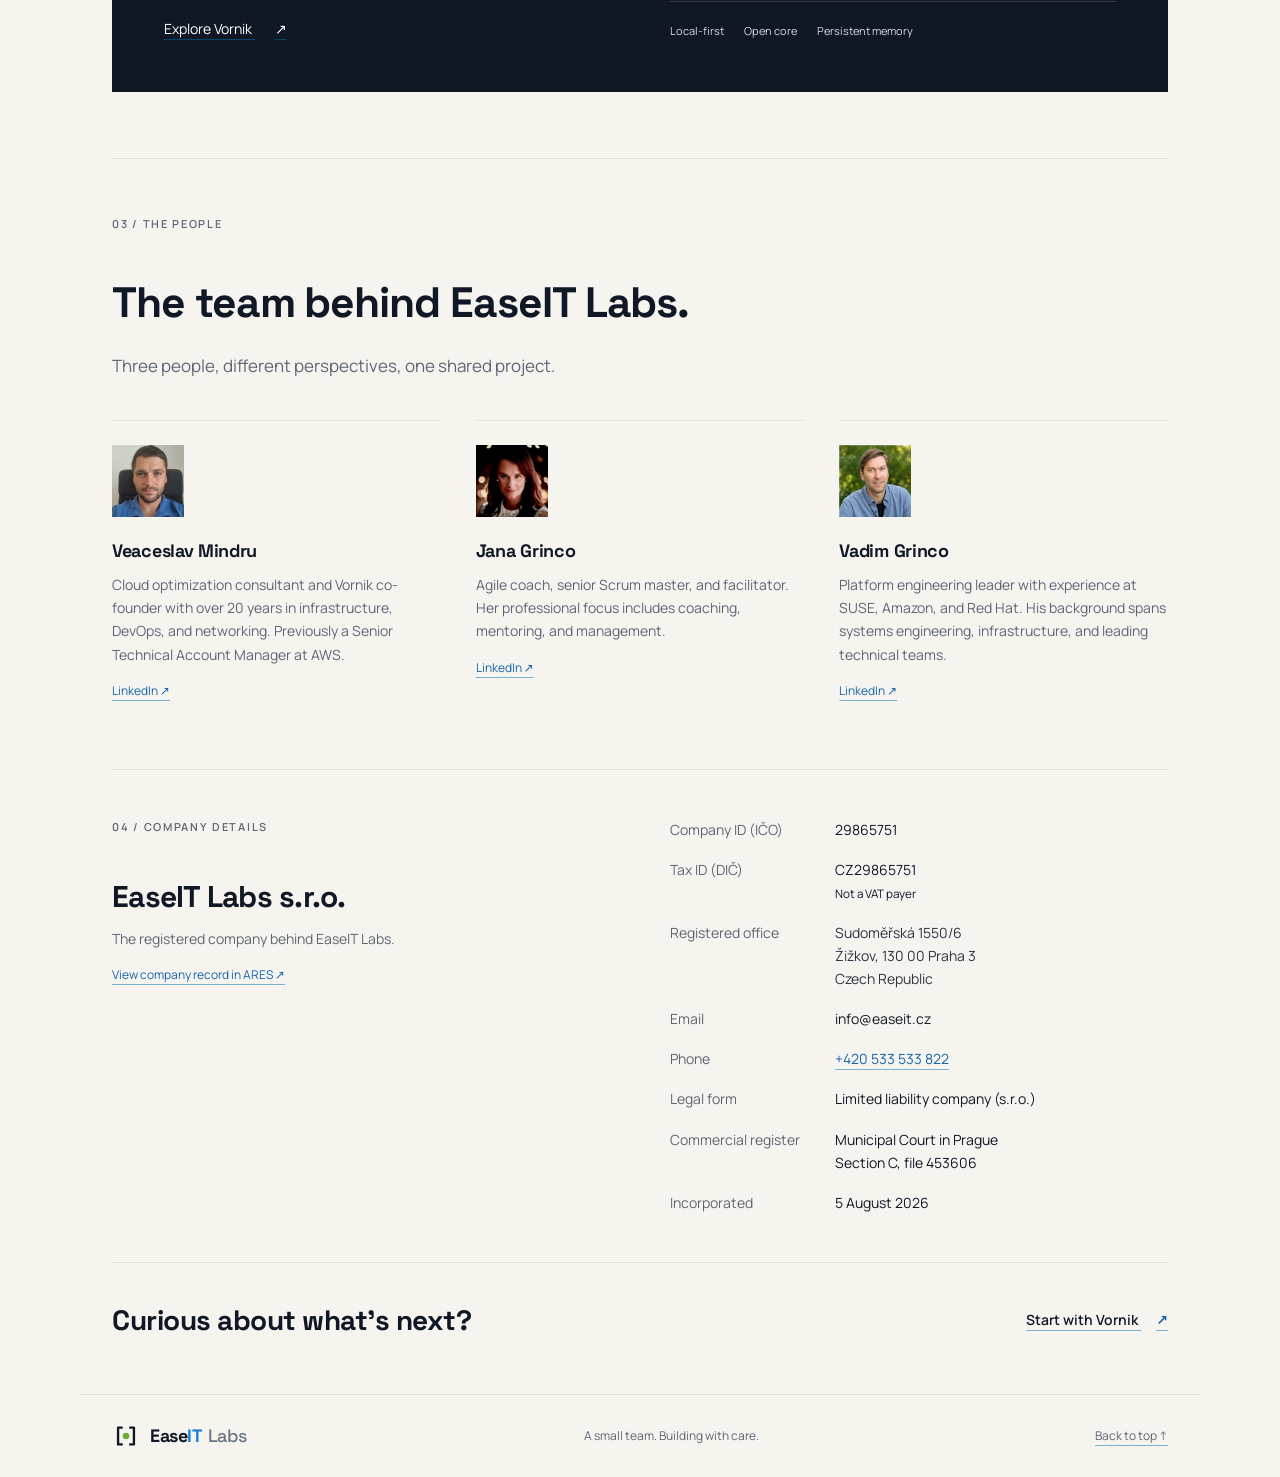
==== commit 709a1acb: "Add the tax ID (DIČ CZ29865751) to the company details The tax office registered EaseIT Labs s.r.o. " ====
--- a/index.html
+++ b/index.html
@@ -86,6 +86,7 @@
       </div>
       <dl class="company-details">
         <div><dt>Company ID (IČO)</dt><dd>29865751</dd></div>
+        <div><dt>Tax ID (DIČ)</dt><dd>CZ29865751<br><small>Not a VAT payer</small></dd></div>
         <div><dt>Registered office</dt><dd><address>Sudoměřská 1550/6<br>Žižkov, 130 00 Praha 3<br>Czech Republic</address></dd></div>
         <div><dt>Email</dt><dd>info<span hidden>.remove-this</span>@<span hidden>nospam.</span>easeit.cz</dd></div>
         <div><dt>Phone</dt><dd><a href="tel:+420533533822">+420 533 533 822</a></dd></div>
@@ -114,6 +115,7 @@
     "propertyID": "IČO",
     "value": "29865751"
   },
+  "taxID": "CZ29865751",
   "address": {
     "@type": "PostalAddress",
     "streetAddress": "Sudoměřská 1550/6",
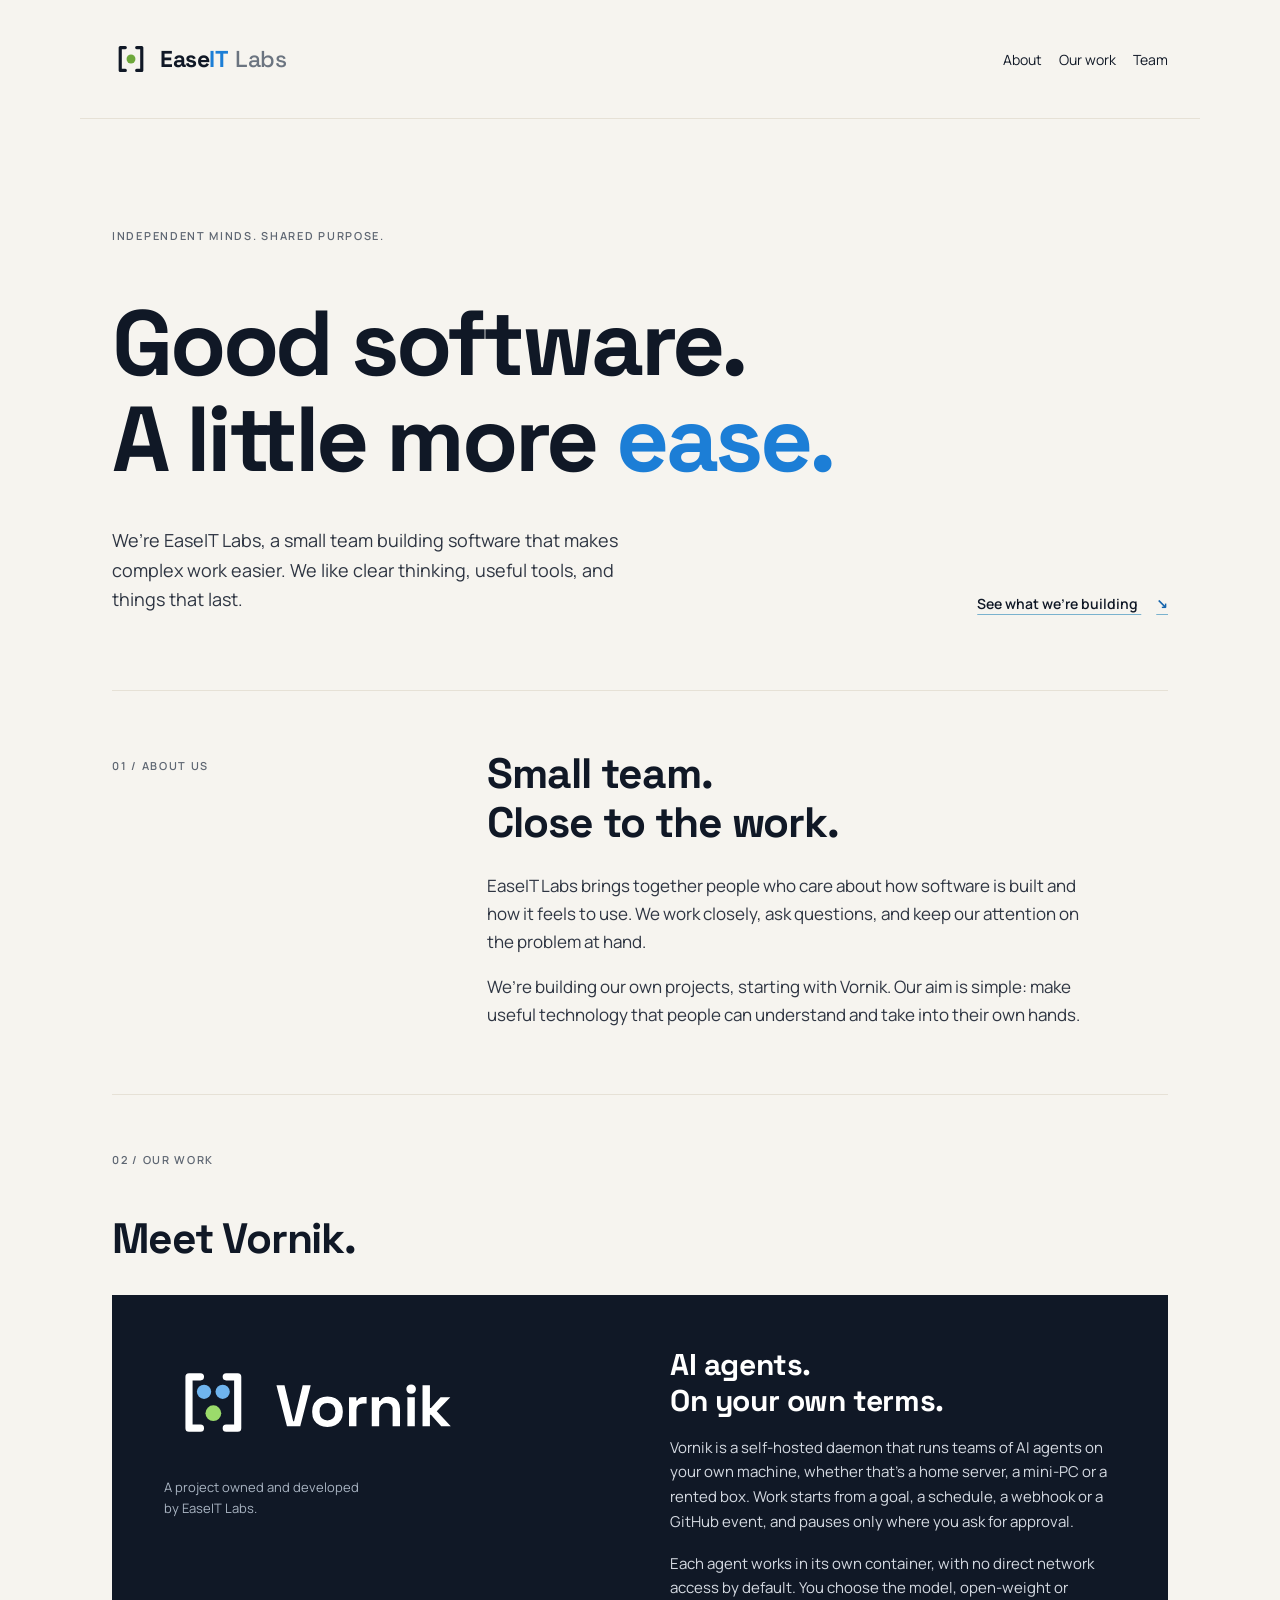
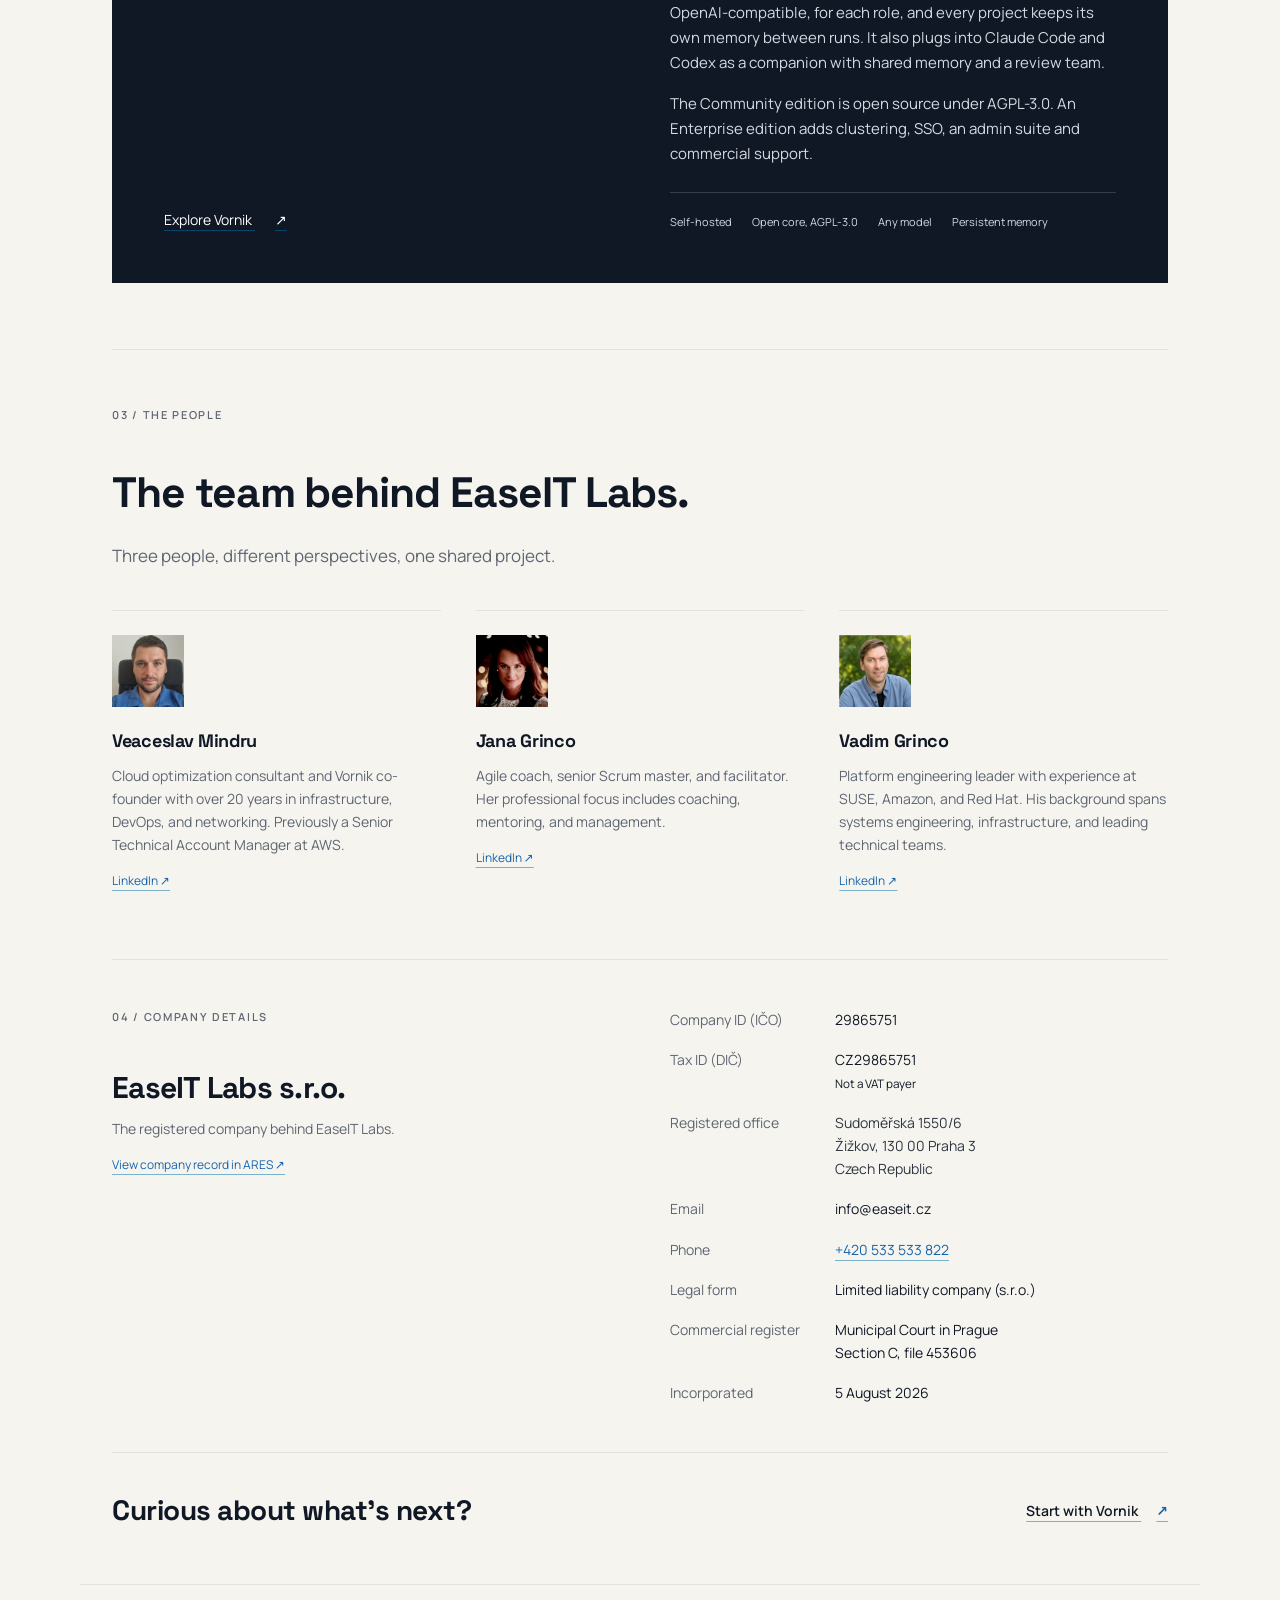
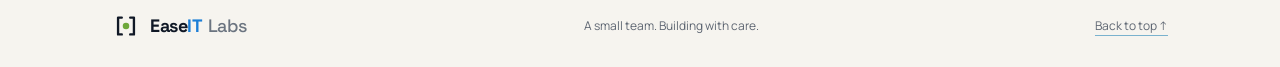
==== commit 0c2b2aff: "Update the Meet Vornik section from vornik.io and the docs Describe Vornik as a self-hosted daemon, " ====
--- a/index.html
+++ b/index.html
@@ -62,9 +62,10 @@
         </div>
         <div class="project-details">
           <h3>AI agents.<br>On your own terms.</h3>
-          <p>Vornik coordinates AI agents on your own hardware. Submit tasks, let agents work in isolated containers, and keep project knowledge between runs.</p>
-          <p>Built for people who want control over where their work runs and how their tools fit together.</p>
-          <ul class="project-facts" aria-label="Vornik features"><li>Local-first</li><li>Open core</li><li>Persistent memory</li></ul>
+          <p>Vornik is a self-hosted daemon that runs teams of AI agents on your own machine, whether that’s a home server, a mini-PC or a rented box. Work starts from a goal, a schedule, a webhook or a GitHub event, and pauses only where you ask for approval.</p>
+          <p>Each agent works in its own container, with no direct network access by default. You choose the model, open-weight or OpenAI-compatible, for each role, and every project keeps its own memory between runs. It also plugs into Claude Code and Codex as a companion with shared memory and a review team.</p>
+          <p>The Community edition is open source under AGPL-3.0. An Enterprise edition adds clustering, SSO, an admin suite and commercial support.</p>
+          <ul class="project-facts" aria-label="Vornik features"><li>Self-hosted</li><li>Open core, AGPL-3.0</li><li>Any model</li><li>Persistent memory</li></ul>
         </div>
       </div>
     </section>
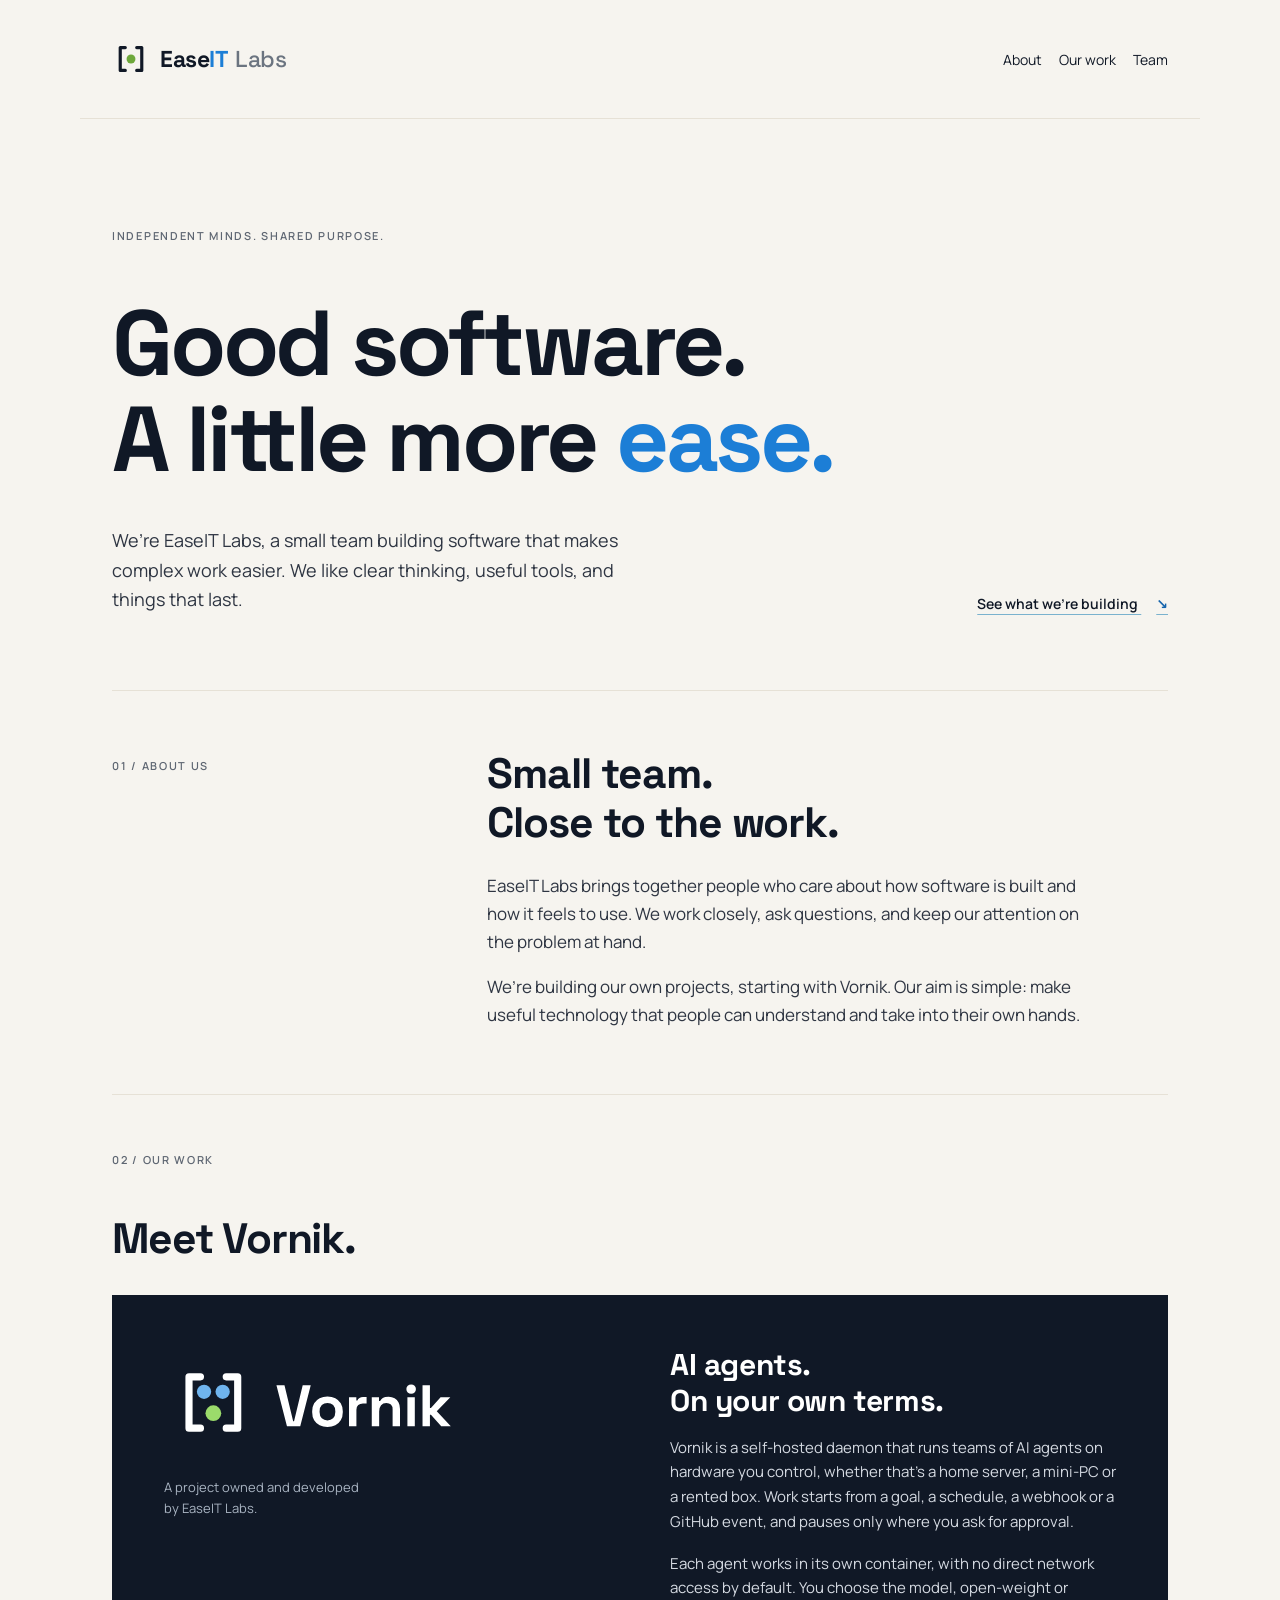
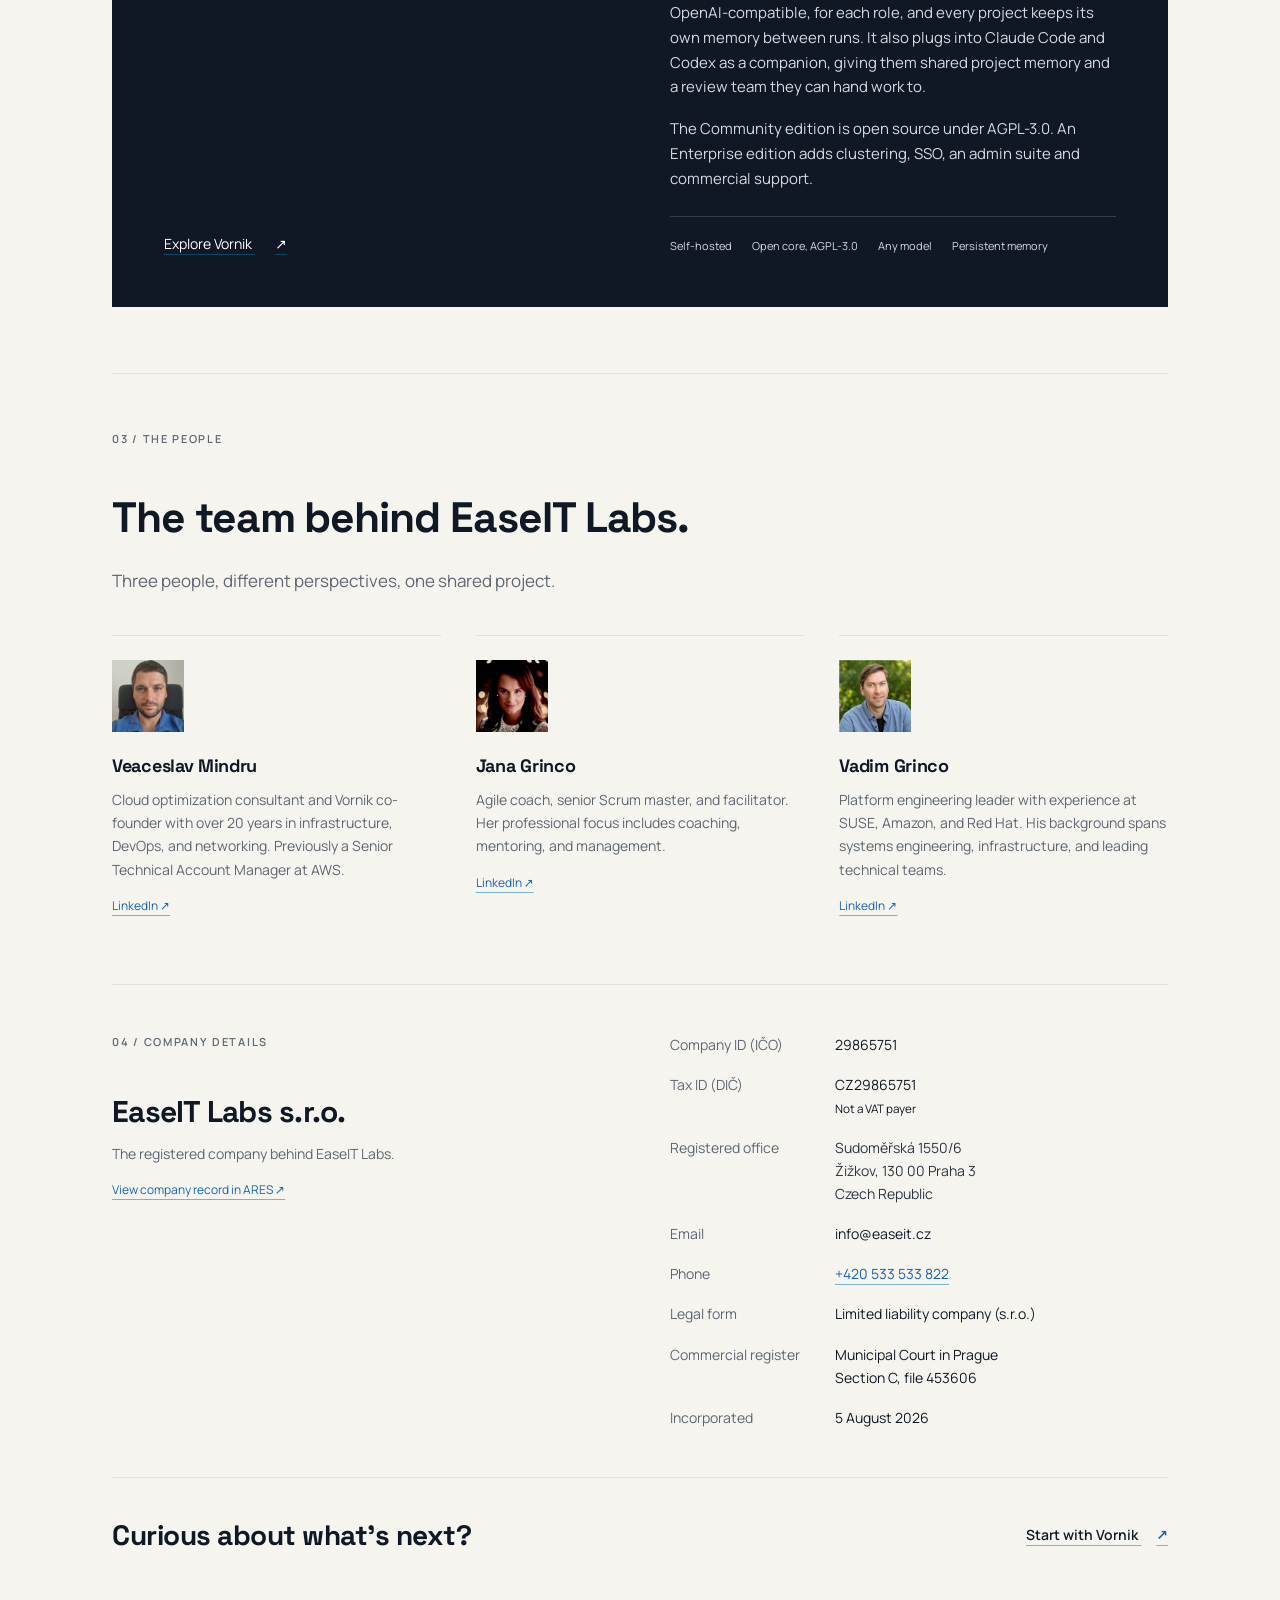
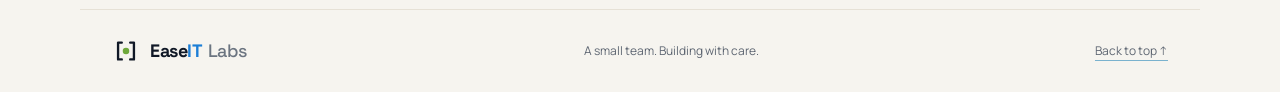
==== commit 35e20a95: "Tighten Meet Vornik copy after companion review Co-Authored-By: Claude Sonnet 5.5 <noreply@anthropic" ====
--- a/index.html
+++ b/index.html
@@ -62,8 +62,8 @@
         </div>
         <div class="project-details">
           <h3>AI agents.<br>On your own terms.</h3>
-          <p>Vornik is a self-hosted daemon that runs teams of AI agents on your own machine, whether that’s a home server, a mini-PC or a rented box. Work starts from a goal, a schedule, a webhook or a GitHub event, and pauses only where you ask for approval.</p>
-          <p>Each agent works in its own container, with no direct network access by default. You choose the model, open-weight or OpenAI-compatible, for each role, and every project keeps its own memory between runs. It also plugs into Claude Code and Codex as a companion with shared memory and a review team.</p>
+          <p>Vornik is a self-hosted daemon that runs teams of AI agents on hardware you control, whether that’s a home server, a mini-PC or a rented box. Work starts from a goal, a schedule, a webhook or a GitHub event, and pauses only where you ask for approval.</p>
+          <p>Each agent works in its own container, with no direct network access by default. You choose the model, open-weight or OpenAI-compatible, for each role, and every project keeps its own memory between runs. It also plugs into Claude Code and Codex as a companion, giving them shared project memory and a review team they can hand work to.</p>
           <p>The Community edition is open source under AGPL-3.0. An Enterprise edition adds clustering, SSO, an admin suite and commercial support.</p>
           <ul class="project-facts" aria-label="Vornik features"><li>Self-hosted</li><li>Open core, AGPL-3.0</li><li>Any model</li><li>Persistent memory</li></ul>
         </div>
